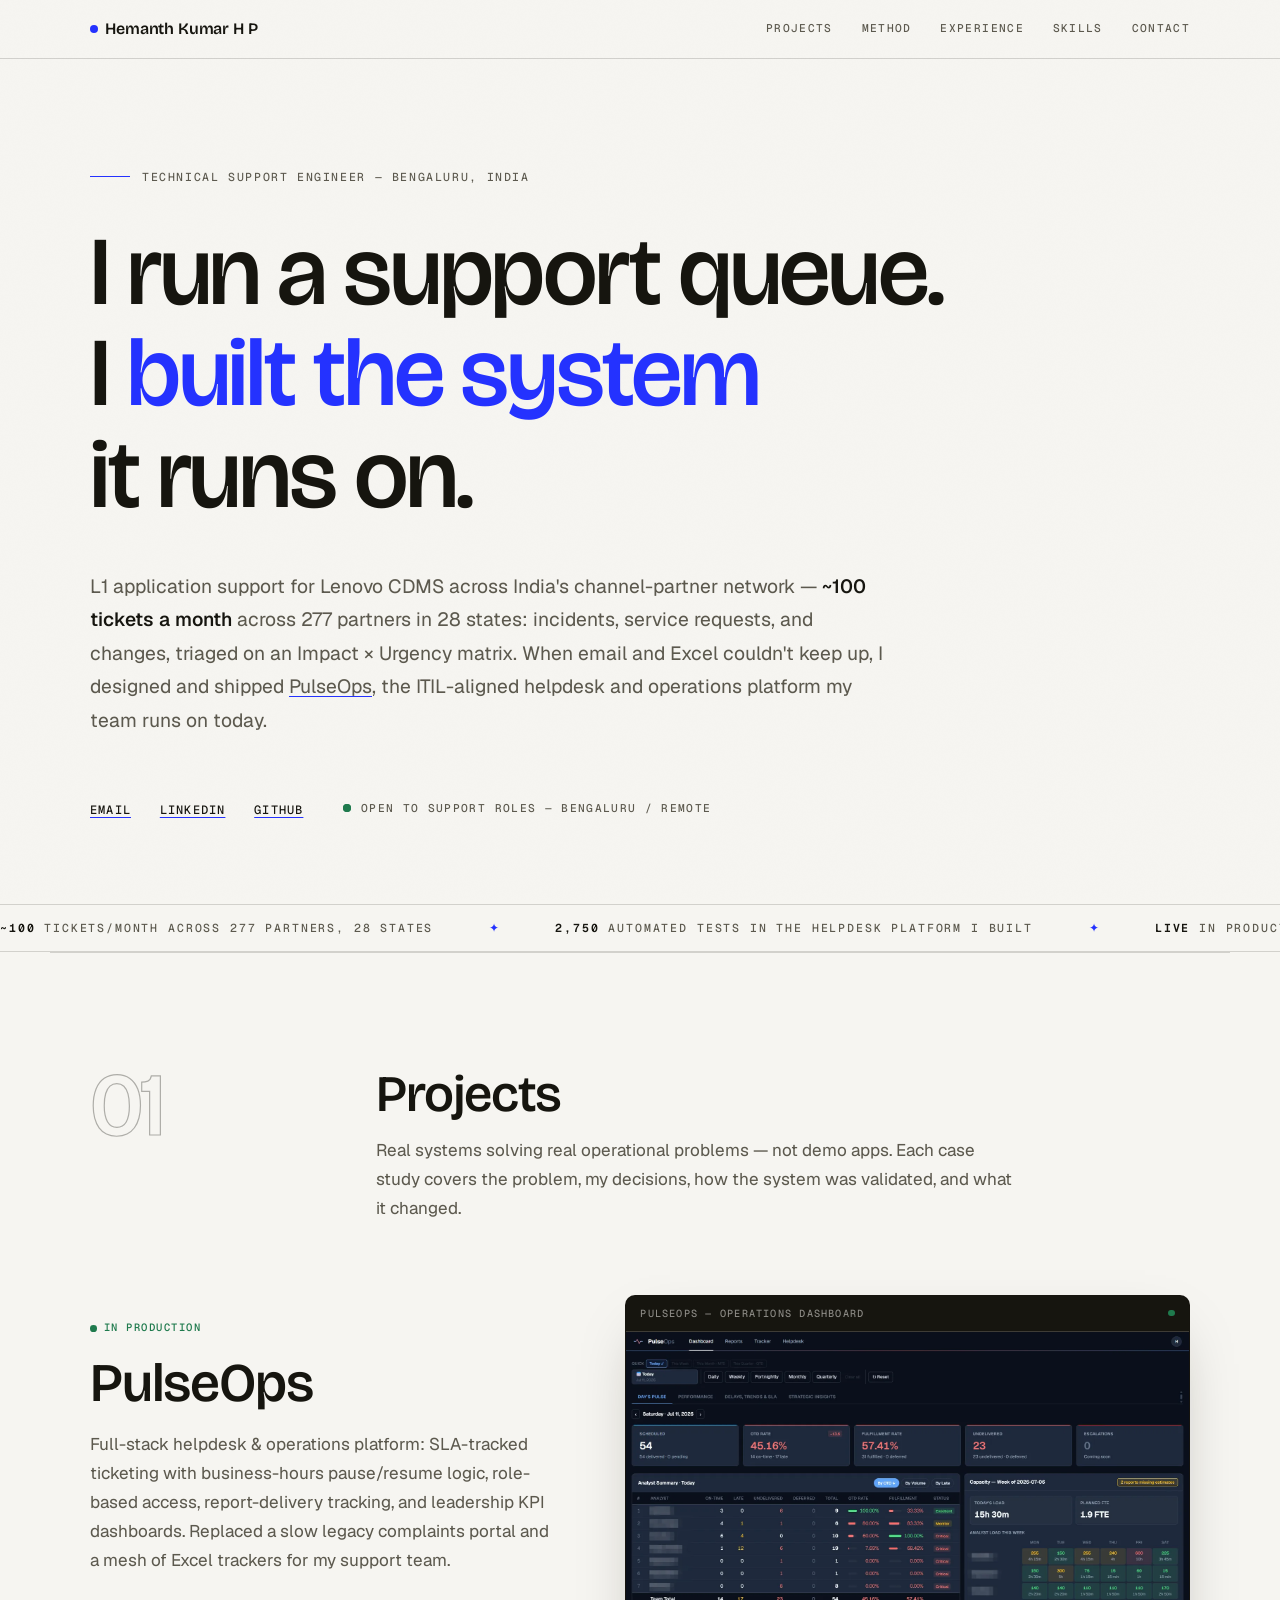
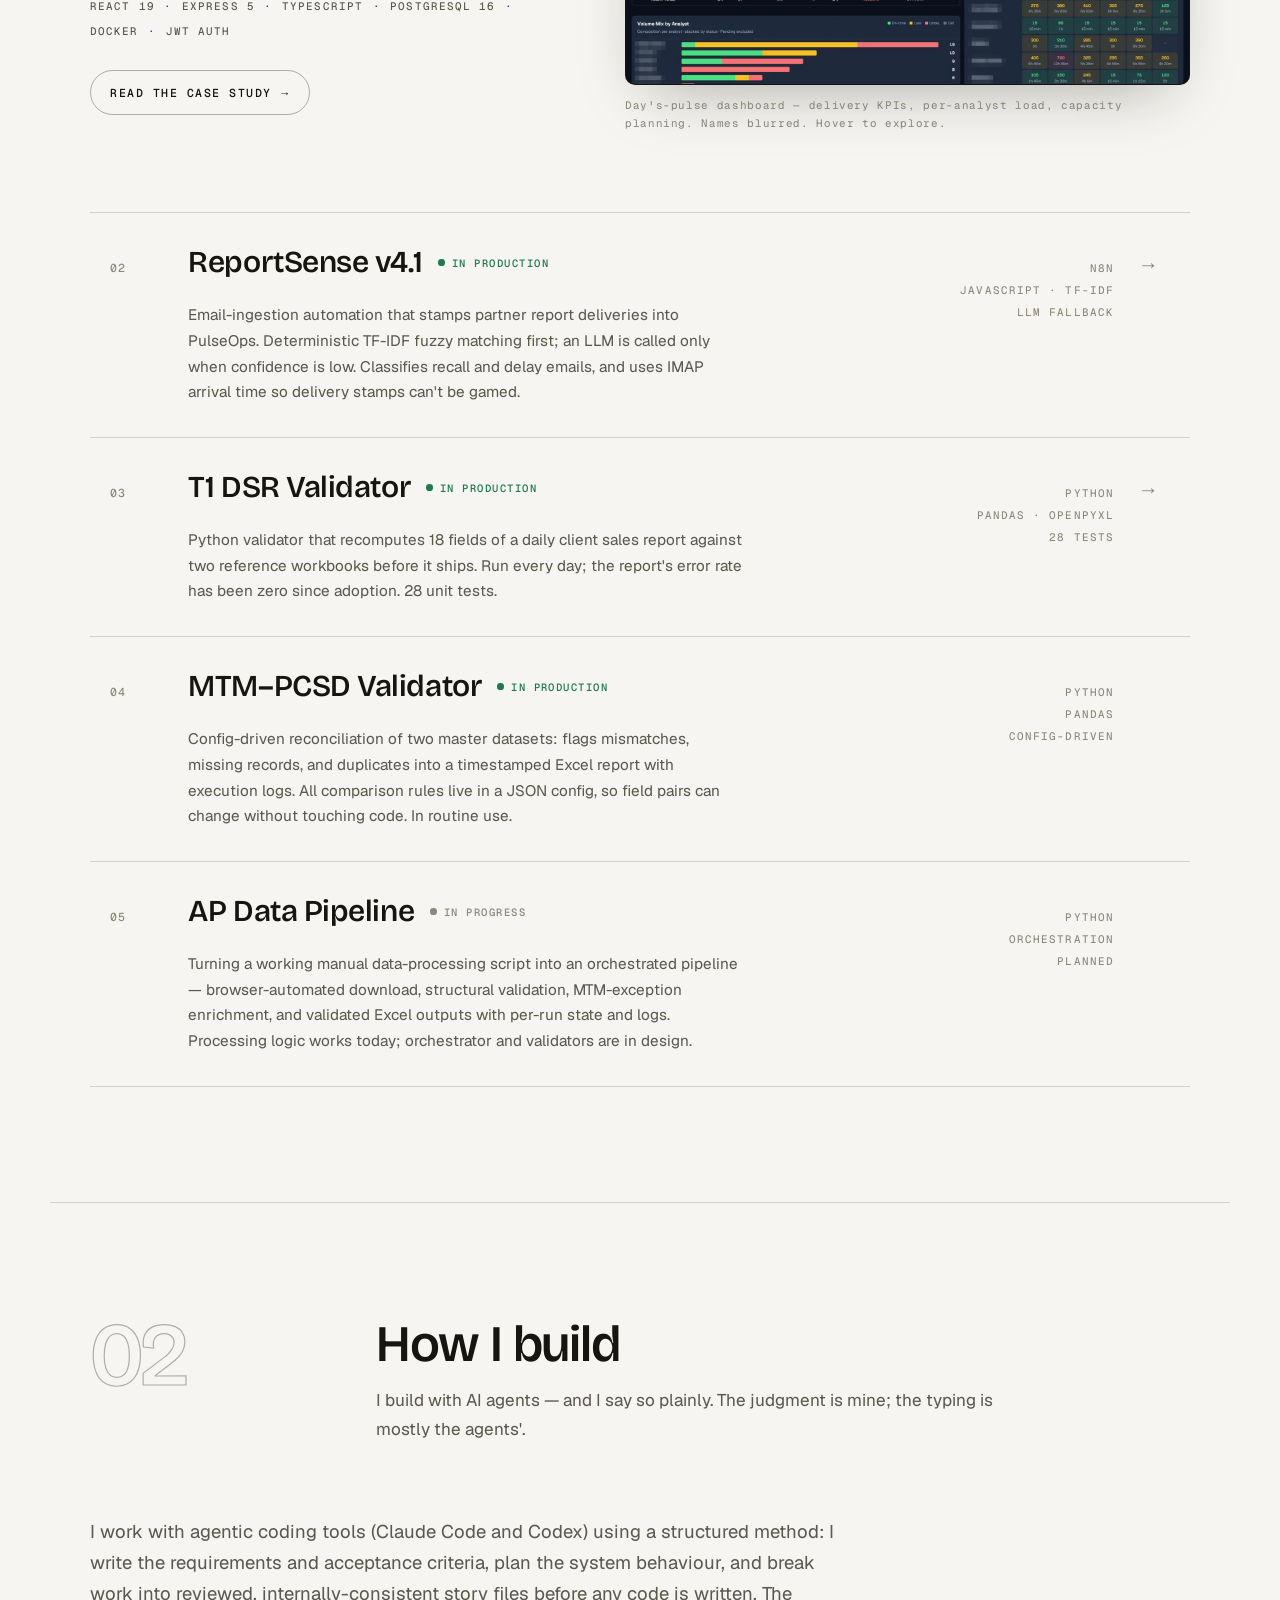
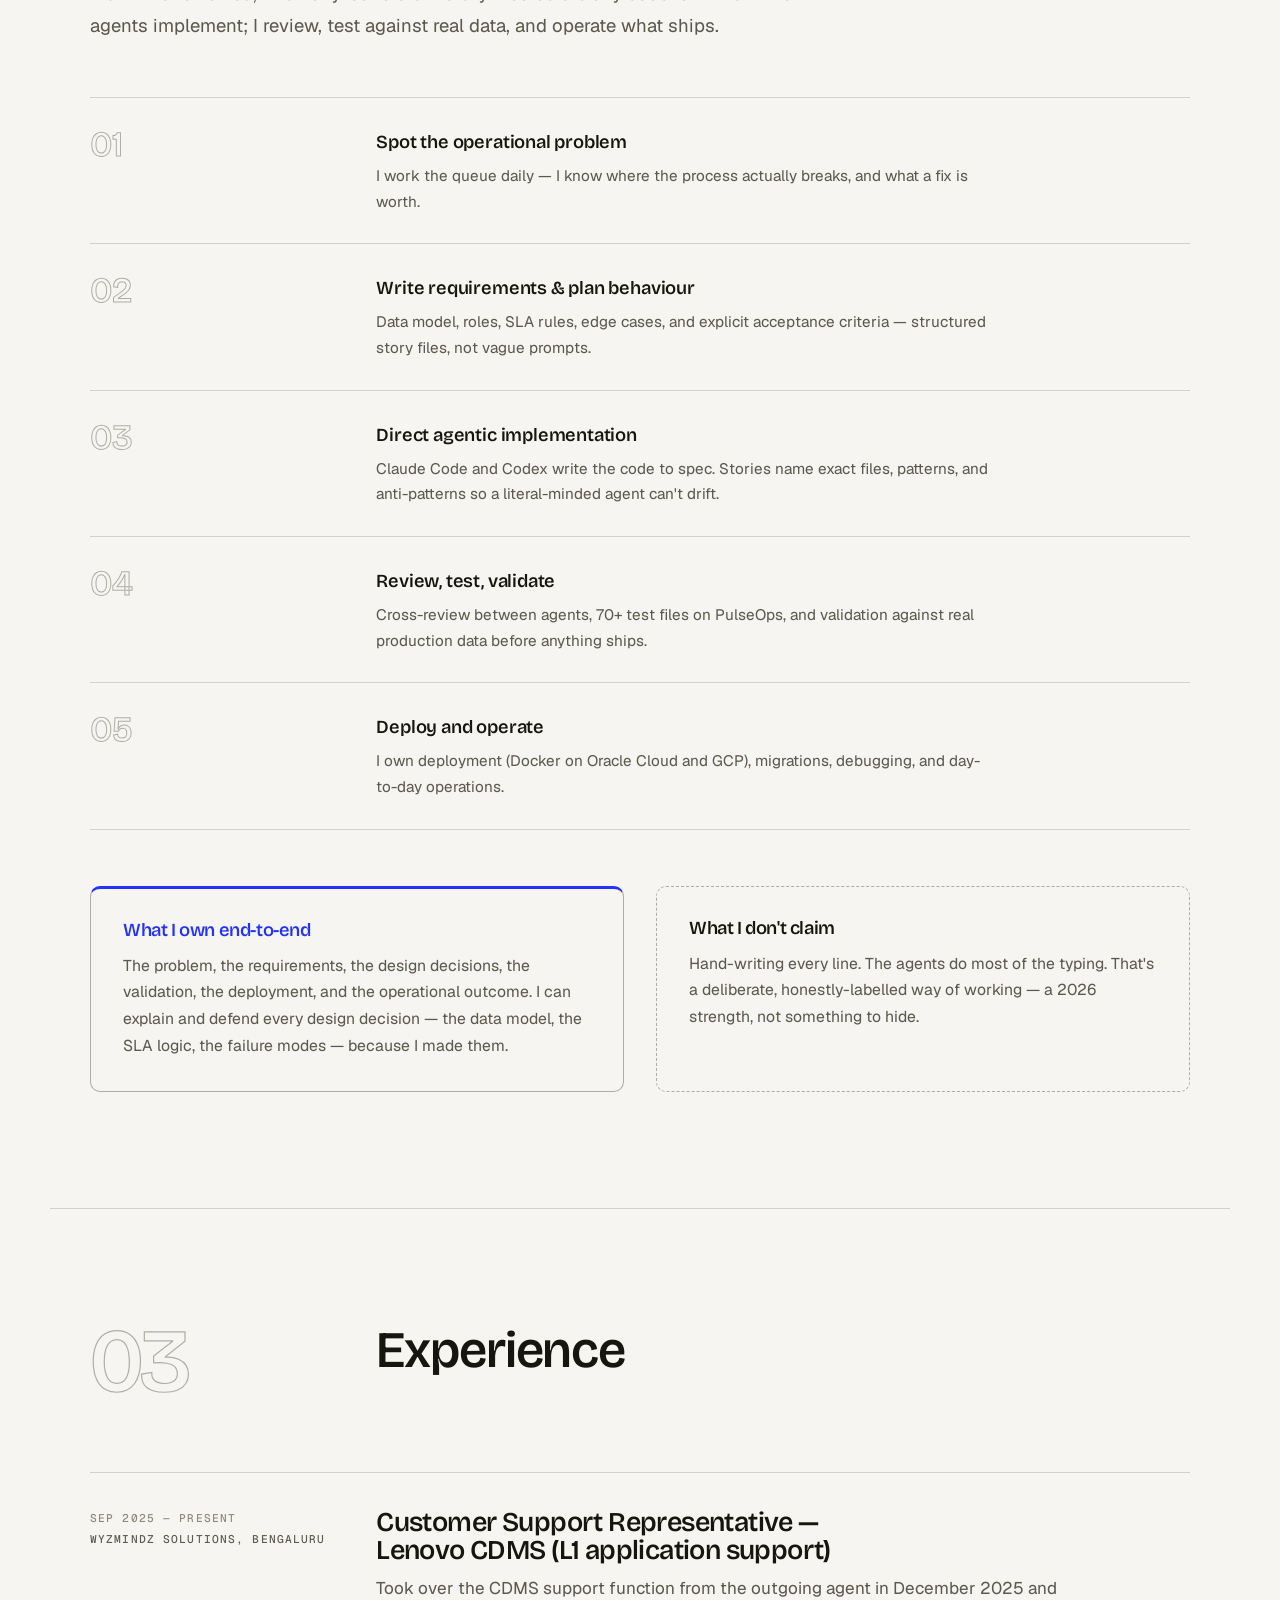
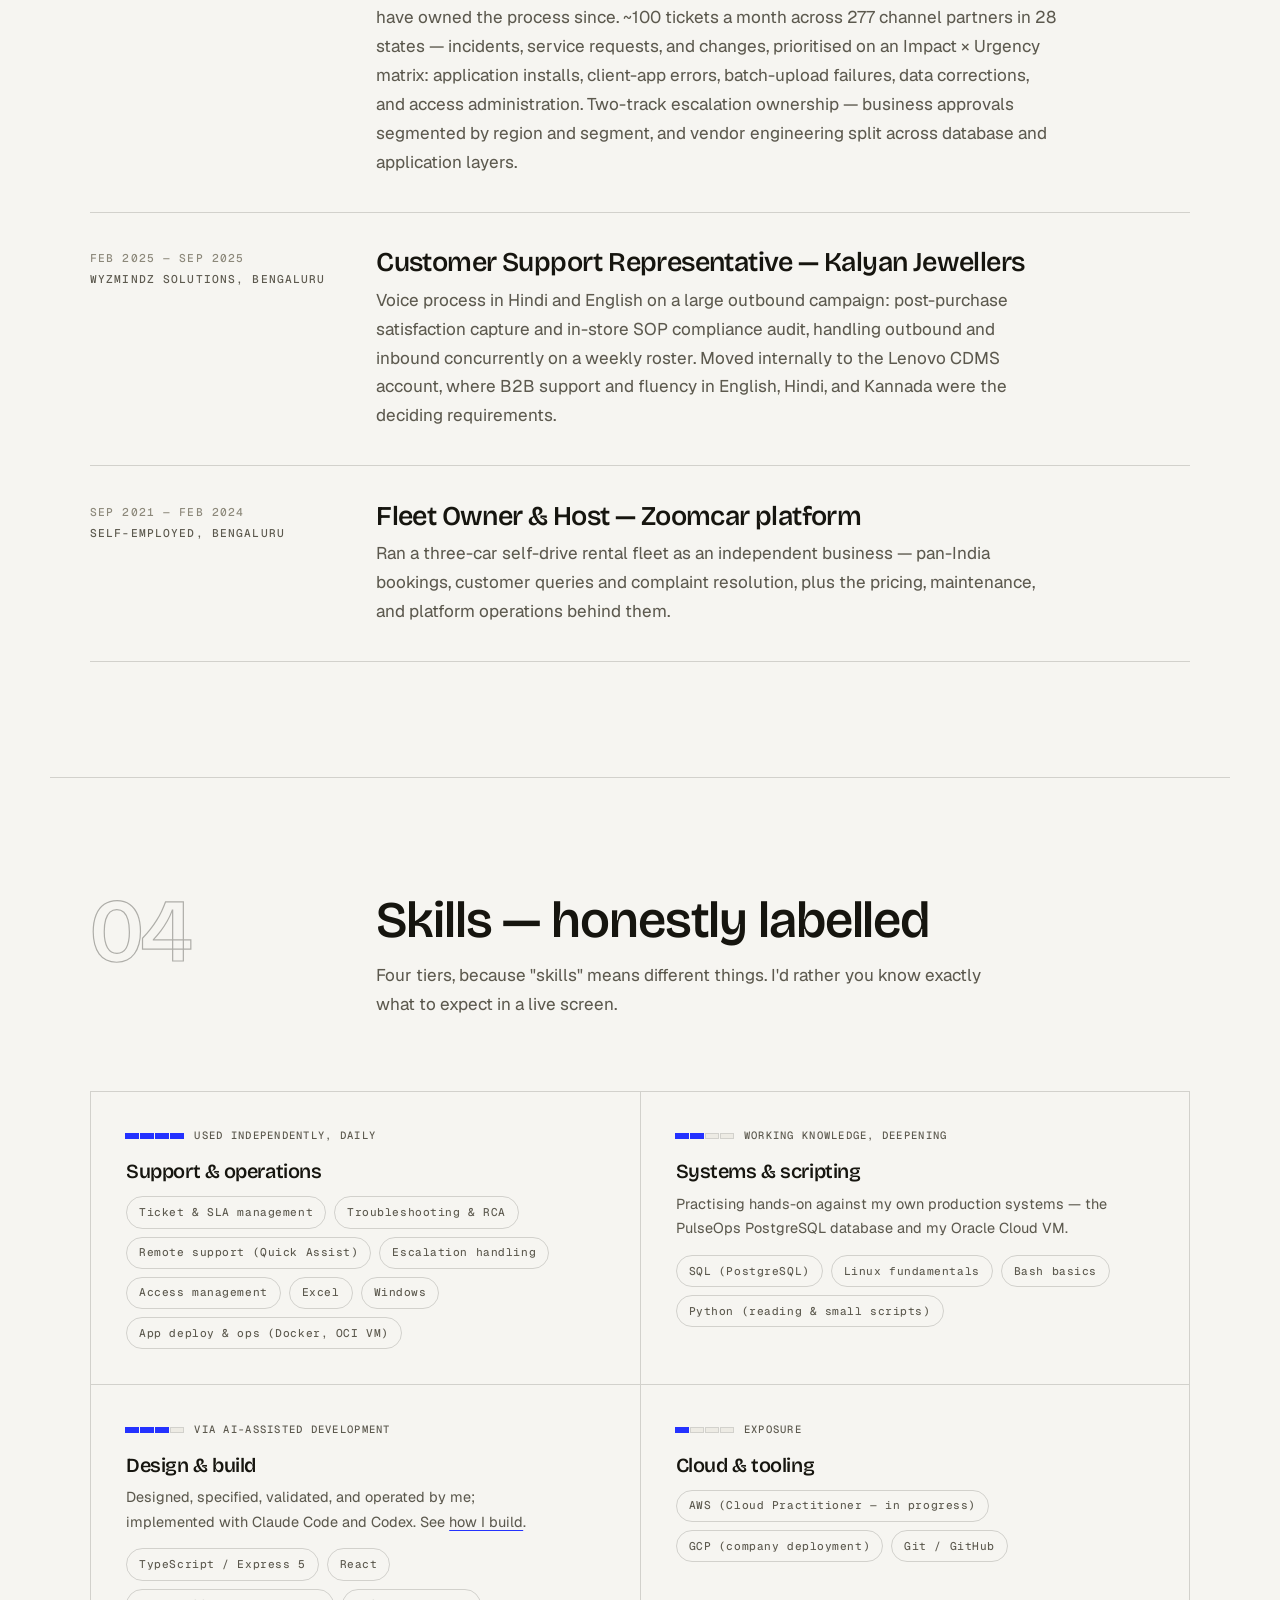
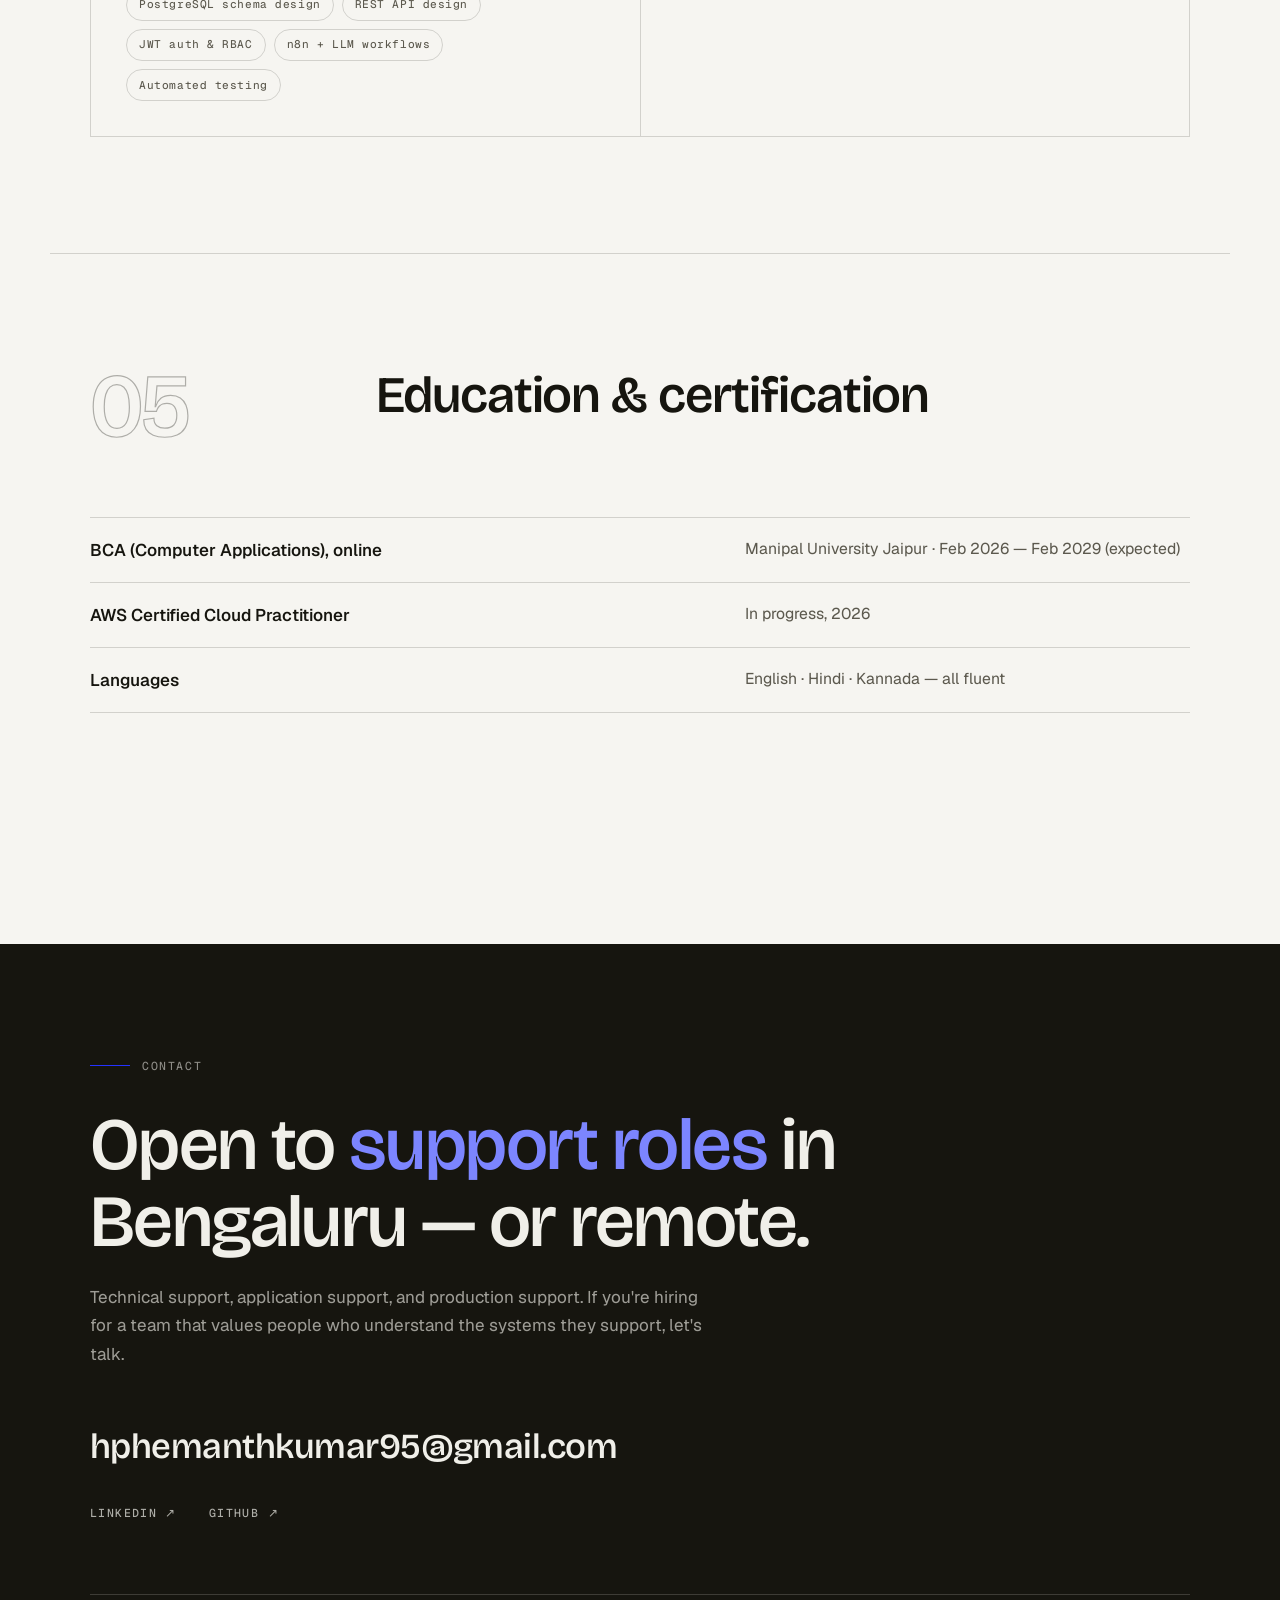
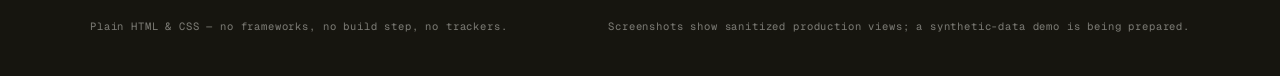
==== index.html @ ec864901 "Remove unverifiable claims; align site with verified ticket record" ====
<!doctype html>
<html lang="en">
<head>
<meta charset="utf-8">
<meta name="viewport" content="width=device-width, initial-scale=1">
<title>Hemanth Kumar H P — Technical Support Engineer, Bengaluru</title>
<meta name="description" content="Application support engineer in Bengaluru. L1 application support for Lenovo CDMS across India's channel-partner network — and builder of PulseOps, the ITIL-aligned helpdesk platform his team runs on.">
<link rel="canonical" href="https://hemanthkumarhp.github.io/">
<meta property="og:title" content="Hemanth Kumar H P — Technical Support Engineer">
<meta property="og:description" content="Support engineer who builds his own tooling: SLA-tracked helpdesk platform, email-ingestion automation, and data validators — all in daily production use.">
<meta property="og:type" content="website">
<meta property="og:url" content="https://hemanthkumarhp.github.io/">
<meta property="og:image" content="https://hemanthkumarhp.github.io/assets/img/pulseops-dashboard.webp">
<meta name="theme-color" content="#f6f5f1">
<link rel="icon" href="favicon.svg" type="image/svg+xml">
<link rel="preconnect" href="https://fonts.googleapis.com">
<link rel="preconnect" href="https://fonts.gstatic.com" crossorigin>
<link href="https://fonts.googleapis.com/css2?family=Bricolage+Grotesque:opsz,wght@12..96,300..700&display=swap" rel="stylesheet">
<link rel="stylesheet" href="styles.css">
<script>document.documentElement.classList.add("js");</script>
<script type="application/ld+json">
{
  "@context": "https://schema.org",
  "@type": "Person",
  "name": "Hemanth Kumar H P",
  "jobTitle": "Technical Support Engineer",
  "email": "mailto:hphemanthkumar95@gmail.com",
  "address": { "@type": "PostalAddress", "addressLocality": "Bengaluru", "addressCountry": "IN" },
  "url": "https://hemanthkumarhp.github.io/",
  "sameAs": [
    "https://www.linkedin.com/in/hemanthkumarhp",
    "https://github.com/hemanthkumarhp"
  ]
}
</script>
</head>
<body>
<a class="skip-link" href="#main">Skip to content</a>
<div class="progress" aria-hidden="true"></div>

<header class="site-header">
  <div class="wrap bar">
    <a class="wordmark" href="./"><span class="mark-dot" aria-hidden="true"></span>Hemanth Kumar H&nbsp;P</a>
    <nav class="site-nav" aria-label="Main">
      <a href="#projects">Projects</a>
      <a href="#how-i-build">Method</a>
      <a href="#experience">Experience</a>
      <a href="#skills">Skills</a>
      <a href="#contact">Contact</a>
    </nav>
  </div>
</header>

<main id="main">

  <!-- ============================ HERO ============================ -->
  <section class="hero wrap">
    <p class="kicker mono">Technical Support Engineer — Bengaluru, India</p>
    <h1>
      <span class="line"><span>I run a support queue.</span></span>
      <span class="line"><span>I <span class="accent">built the system</span></span></span>
      <span class="line"><span>it runs on.</span></span>
    </h1>
    <p class="lede reveal" style="--d:.45s">
      L1 application support for Lenovo CDMS across India's channel-partner
      network — <strong>~100 tickets a month</strong> across 277 partners in 28
      states: incidents, service requests, and changes, triaged on an
      Impact &times; Urgency matrix. When email and Excel couldn't keep up, I
      designed and shipped <a href="projects/pulseops.html">PulseOps</a>, the
      ITIL-aligned helpdesk and operations platform my team runs on today.
    </p>
    <div class="hero-foot reveal" style="--d:.6s">
      <ul class="contact-row">
        <li><a href="mailto:hphemanthkumar95@gmail.com">Email</a></li>
        <li><a href="https://www.linkedin.com/in/hemanthkumarhp" rel="me">LinkedIn</a></li>
        <li><a href="https://github.com/hemanthkumarhp" rel="me">GitHub</a></li>
      </ul>
      <p class="status-line"><span class="pulse" aria-hidden="true"></span>Open to support roles — Bengaluru / remote</p>
    </div>
  </section>

  <!-- ============================ MARQUEE ============================ -->
  <div class="marquee" aria-label="Key numbers">
    <div class="marquee-track">
      <div class="marquee-group">
        <span><strong>~100</strong> tickets/month across 277 partners, 28 states</span><span class="sep" aria-hidden="true">✦</span>
        <span><strong>2,750</strong> automated tests in the helpdesk platform I built</span><span class="sep" aria-hidden="true">✦</span>
        <span><strong>Live</strong> in production since 18 May 2026 — PulseOps</span><span class="sep" aria-hidden="true">✦</span>
        <span><strong>12</strong> months in application support, 19 in support</span><span class="sep" aria-hidden="true">✦</span>
      </div>
      <div class="marquee-group" aria-hidden="true">
        <span><strong>~100</strong> tickets/month across 277 partners, 28 states</span><span class="sep">✦</span>
        <span><strong>2,750</strong> automated tests in the helpdesk platform I built</span><span class="sep">✦</span>
        <span><strong>Live</strong> in production since 18 May 2026 — PulseOps</span><span class="sep">✦</span>
        <span><strong>12</strong> months in application support, 19 in support</span><span class="sep">✦</span>
      </div>
    </div>
  </div>

  <!-- ============================ PROJECTS ============================ -->
  <section id="projects" aria-labelledby="projects-h" class="section wrap">
    <div class="section-head reveal">
      <span class="sec-num" aria-hidden="true">01</span>
      <div>
        <h2 id="projects-h">Projects</h2>
        <p class="section-sub">
          Real systems solving real operational problems — not demo apps. Each
          case study covers the problem, my decisions, how the system was
          validated, and what it changed.
        </p>
      </div>
    </div>

    <!-- Flagship -->
    <article class="flagship">
      <div class="flagship-body reveal">
        <span class="badge">In production</span>
        <h3><a href="projects/pulseops.html">PulseOps</a></h3>
        <p>
          Full-stack helpdesk &amp; operations platform: SLA-tracked ticketing
          with business-hours pause/resume logic, role-based access,
          report-delivery tracking, and leadership KPI dashboards. Replaced a
          slow legacy complaints portal and a mesh of Excel trackers for my
          support team.
        </p>
        <ul class="tags">
          <li>React 19</li><li>Express 5</li><li>TypeScript</li><li>PostgreSQL 16</li><li>Docker</li><li>JWT auth</li>
        </ul>
        <a class="readmore" href="projects/pulseops.html">Read the case study <span class="arr" aria-hidden="true">→</span></a>
      </div>
      <figure class="shot reveal" style="--d:.15s">
        <div class="shot-window">
          <div class="shot-bar" aria-hidden="true">
            <span class="addr">pulseops — operations dashboard</span>
            <span class="live"></span>
          </div>
          <div class="shot-frame">
            <img src="assets/img/pulseops-dashboard.webp" alt="PulseOps operations dashboard showing daily delivery KPIs, per-analyst summary table, volume mix charts and weekly capacity planning" width="1600" height="1555" loading="eager">
          </div>
        </div>
        <figcaption class="shot-cap">Day's-pulse dashboard — delivery KPIs, per-analyst load, capacity planning. Names blurred. Hover to explore.</figcaption>
      </figure>
    </article>

    <!-- Project index -->
    <div class="proj-index reveal">
      <a class="proj-row" href="projects/reportsense.html">
        <span class="proj-idx" aria-hidden="true">02</span>
        <span class="proj-name">ReportSense v4.1 <span class="badge">In production</span></span>
        <span class="proj-desc">Email-ingestion automation that stamps partner report deliveries into PulseOps. Deterministic TF-IDF fuzzy matching first; an LLM is called only when confidence is low. Classifies recall and delay emails, and uses IMAP arrival time so delivery stamps can't be gamed.</span>
        <span class="proj-meta">n8n<br>JavaScript · TF-IDF<br>LLM fallback</span>
        <span class="proj-arrow" aria-hidden="true">→</span>
      </a>

      <a class="proj-row" href="projects/t1-dsr-validator.html">
        <span class="proj-idx" aria-hidden="true">03</span>
        <span class="proj-name">T1 DSR Validator <span class="badge">In production</span></span>
        <span class="proj-desc">Python validator that recomputes 18 fields of a daily client sales report against two reference workbooks before it ships. Run every day; the report's error rate has been zero since adoption. 28 unit tests.</span>
        <span class="proj-meta">Python<br>pandas · openpyxl<br>28 tests</span>
        <span class="proj-arrow" aria-hidden="true">→</span>
      </a>

      <div class="proj-row">
        <span class="proj-idx" aria-hidden="true">04</span>
        <span class="proj-name">MTM–PCSD Validator <span class="badge">In production</span></span>
        <span class="proj-desc">Config-driven reconciliation of two master datasets: flags mismatches, missing records, and duplicates into a timestamped Excel report with execution logs. All comparison rules live in a JSON config, so field pairs can change without touching code. In routine use.</span>
        <span class="proj-meta">Python<br>pandas<br>config-driven</span>
      </div>

      <div class="proj-row">
        <span class="proj-idx" aria-hidden="true">05</span>
        <span class="proj-name">AP Data Pipeline <span class="badge plain">In progress</span></span>
        <span class="proj-desc">Turning a working manual data-processing script into an orchestrated pipeline — browser-automated download, structural validation, MTM-exception enrichment, and validated Excel outputs with per-run state and logs. Processing logic works today; orchestrator and validators are in design.</span>
        <span class="proj-meta">Python<br>orchestration<br>planned</span>
      </div>
    </div>
  </section>

  <!-- ============================ HOW I BUILD ============================ -->
  <section id="how-i-build" aria-labelledby="how-h" class="section wrap">
    <div class="section-head reveal">
      <span class="sec-num" aria-hidden="true">02</span>
      <div>
        <h2 id="how-h">How I build</h2>
        <p class="section-sub">
          I build with AI agents — and I say so plainly. The judgment is mine;
          the typing is mostly the agents'.
        </p>
      </div>
    </div>

    <p class="how-lede reveal">
      I work with agentic coding tools (Claude Code and Codex) using a
      structured method: I write the requirements and acceptance criteria, plan
      the system behaviour, and break work into reviewed, internally-consistent
      story files before any code is written. The agents implement; I review,
      test against real data, and operate what ships.
    </p>

    <ol class="steps reveal">
      <li>
        <div>
          <strong>Spot the operational problem</strong>
          <span class="small">I work the queue daily — I know where the process actually breaks, and what a fix is worth.</span>
        </div>
      </li>
      <li>
        <div>
          <strong>Write requirements &amp; plan behaviour</strong>
          <span class="small">Data model, roles, SLA rules, edge cases, and explicit acceptance criteria — structured story files, not vague prompts.</span>
        </div>
      </li>
      <li>
        <div>
          <strong>Direct agentic implementation</strong>
          <span class="small">Claude Code and Codex write the code to spec. Stories name exact files, patterns, and anti-patterns so a literal-minded agent can't drift.</span>
        </div>
      </li>
      <li>
        <div>
          <strong>Review, test, validate</strong>
          <span class="small">Cross-review between agents, 70+ test files on PulseOps, and validation against real production data before anything ships.</span>
        </div>
      </li>
      <li>
        <div>
          <strong>Deploy and operate</strong>
          <span class="small">I own deployment (Docker on Oracle Cloud and GCP), migrations, debugging, and day-to-day operations.</span>
        </div>
      </li>
    </ol>

    <div class="owns reveal">
      <div class="box claim">
        <h3>What I own end-to-end</h3>
        <p>The problem, the requirements, the design decisions, the validation, the deployment, and the operational outcome. I can explain and defend every design decision — the data model, the SLA logic, the failure modes — because I made them.</p>
      </div>
      <div class="box noclaim">
        <h3>What I don't claim</h3>
        <p>Hand-writing every line. The agents do most of the typing. That's a deliberate, honestly-labelled way of working — a 2026 strength, not something to hide.</p>
      </div>
    </div>
  </section>

  <!-- ============================ EXPERIENCE ============================ -->
  <section id="experience" aria-labelledby="exp-h" class="section wrap">
    <div class="section-head reveal">
      <span class="sec-num" aria-hidden="true">03</span>
      <div><h2 id="exp-h">Experience</h2></div>
    </div>

    <div class="roles">
      <article class="role reveal">
        <p class="when">Sep 2025 — Present<span class="org">Wyzmindz Solutions, Bengaluru</span></p>
        <div>
          <h3>Customer Support Representative — Lenovo CDMS <span class="small">(L1 application support)</span></h3>
          <p>
            Took over the CDMS support function from the outgoing agent in
            December 2025 and have owned the process since. ~100 tickets a month
            across 277 channel partners in 28 states — incidents, service
            requests, and changes, prioritised on an Impact &times; Urgency
            matrix: application installs, client-app errors, batch-upload
            failures, data corrections, and access administration. Two-track
            escalation ownership — business approvals segmented by region and
            segment, and vendor engineering split across database and
            application layers.
          </p>
        </div>
      </article>

      <article class="role reveal">
        <p class="when">Feb 2025 — Sep 2025<span class="org">Wyzmindz Solutions, Bengaluru</span></p>
        <div>
          <h3>Customer Support Representative — Kalyan Jewellers</h3>
          <p>
            Voice process in Hindi and English on a large outbound campaign:
            post-purchase satisfaction capture and in-store SOP compliance
            audit, handling outbound and inbound concurrently on a weekly
            roster. Moved internally to the Lenovo CDMS account, where B2B
            support and fluency in English, Hindi, and Kannada were the
            deciding requirements.
          </p>
        </div>
      </article>

      <article class="role reveal">
        <p class="when">Sep 2021 — Feb 2024<span class="org">Self-employed, Bengaluru</span></p>
        <div>
          <h3>Fleet Owner &amp; Host — Zoomcar platform</h3>
          <p>
            Ran a three-car self-drive rental fleet as an independent business —
            pan-India bookings, customer queries and complaint resolution, plus
            the pricing, maintenance, and platform operations behind them.
          </p>
        </div>
      </article>
    </div>
  </section>

  <!-- ============================ SKILLS ============================ -->
  <section id="skills" aria-labelledby="skills-h" class="section wrap">
    <div class="section-head reveal">
      <span class="sec-num" aria-hidden="true">04</span>
      <div>
        <h2 id="skills-h">Skills — honestly labelled</h2>
        <p class="section-sub">
          Four tiers, because "skills" means different things. I'd rather you
          know exactly what to expect in a live screen.
        </p>
      </div>
    </div>

    <div class="tiers reveal">
      <div class="tier" data-lvl="4">
        <p class="tier-lvl"><span class="bars" aria-hidden="true"><i></i><i></i><i></i><i></i></span>Used independently, daily</p>
        <h3>Support &amp; operations</h3>
        <ul class="chips">
          <li>Ticket &amp; SLA management</li>
          <li>Troubleshooting &amp; RCA</li>
          <li>Remote support (Quick Assist)</li>
          <li>Escalation handling</li>
          <li>Access management</li>
          <li>Excel</li>
          <li>Windows</li>
          <li>App deploy &amp; ops (Docker, OCI VM)</li>
        </ul>
      </div>

      <div class="tier" data-lvl="2">
        <p class="tier-lvl"><span class="bars" aria-hidden="true"><i></i><i></i><i></i><i></i></span>Working knowledge, deepening</p>
        <h3>Systems &amp; scripting</h3>
        <p class="note">Practising hands-on against my own production systems — the PulseOps PostgreSQL database and my Oracle Cloud VM.</p>
        <ul class="chips">
          <li>SQL (PostgreSQL)</li>
          <li>Linux fundamentals</li>
          <li>Bash basics</li>
          <li>Python (reading &amp; small scripts)</li>
        </ul>
      </div>

      <div class="tier" data-lvl="3">
        <p class="tier-lvl"><span class="bars" aria-hidden="true"><i></i><i></i><i></i><i></i></span>Via AI-assisted development</p>
        <h3>Design &amp; build</h3>
        <p class="note">Designed, specified, validated, and operated by me; implemented with Claude Code and Codex. See <a href="#how-i-build">how I build</a>.</p>
        <ul class="chips">
          <li>TypeScript / Express 5</li>
          <li>React</li>
          <li>PostgreSQL schema design</li>
          <li>REST API design</li>
          <li>JWT auth &amp; RBAC</li>
          <li>n8n + LLM workflows</li>
          <li>Automated testing</li>
        </ul>
      </div>

      <div class="tier" data-lvl="1">
        <p class="tier-lvl"><span class="bars" aria-hidden="true"><i></i><i></i><i></i><i></i></span>Exposure</p>
        <h3>Cloud &amp; tooling</h3>
        <ul class="chips">
          <li>AWS (Cloud Practitioner — in progress)</li>
          <li>GCP (company deployment)</li>
          <li>Git / GitHub</li>
        </ul>
      </div>
    </div>
  </section>

  <!-- ============================ EDUCATION ============================ -->
  <section id="education" aria-labelledby="edu-h" class="section wrap">
    <div class="section-head reveal">
      <span class="sec-num" aria-hidden="true">05</span>
      <div><h2 id="edu-h">Education &amp; certification</h2></div>
    </div>
    <dl class="facts reveal">
      <div class="row"><dt>BCA (Computer Applications), online</dt><dd>Manipal University Jaipur · Feb 2026 — Feb 2029 (expected)</dd></div>
      <div class="row"><dt>AWS Certified Cloud Practitioner</dt><dd>In progress, 2026</dd></div>
      <div class="row"><dt>Languages</dt><dd>English · Hindi · Kannada — all fluent</dd></div>
    </dl>
  </section>

</main>

<!-- ============================ FOOTER ============================ -->
<footer class="site-footer" id="contact">
  <div class="wrap">
    <p class="footer-kicker mono">Contact</p>
    <h2 class="reveal">Open to <span class="accent">support roles</span> in Bengaluru — or remote.</h2>
    <p class="footer-sub reveal">Technical support, application support, and production support. If you're hiring for a team that values people who understand the systems they support, let's talk.</p>
    <a class="footer-mail reveal" href="mailto:hphemanthkumar95@gmail.com">hphemanthkumar95@gmail.com</a>
    <div class="footer-links reveal">
      <a href="https://www.linkedin.com/in/hemanthkumarhp" rel="me">LinkedIn ↗</a>
      <a href="https://github.com/hemanthkumarhp" rel="me">GitHub ↗</a>
    </div>
    <div class="footer-note">
      <span>Plain HTML &amp; CSS — no frameworks, no build step, no trackers.</span>
      <span>Screenshots show sanitized production views; a synthetic-data demo is being prepared.</span>
    </div>
  </div>
</footer>

<script src="main.js" defer></script>
</body>
</html>
---- styles.css ----
/* ============================================================
   site-v3 — "Paper & Ultramarine"
   Swiss-minimalist system: warm paper, ink type, one electric
   accent. Hairline rules as structure. Motion as punctuation.
   ============================================================ */

/* ---------- Fonts (local, variable) ---------- */
@font-face {
  font-family: "Geist";
  src: url("assets/fonts/geist-latin-wght-normal.woff2") format("woff2-variations");
  font-weight: 100 900;
  font-style: normal;
  font-display: swap;
}
@font-face {
  font-family: "Geist Mono";
  src: url("assets/fonts/geist-mono-latin-wght-normal.woff2") format("woff2-variations");
  font-weight: 100 900;
  font-style: normal;
  font-display: swap;
}

/* ---------- Tokens ---------- */
:root {
  --paper: #f6f5f1;
  --paper-2: #edebe4;
  --ink: #16150f;
  --ink-2: #5c594e;
  --ink-3: #8c887a;
  --hair: rgba(22, 21, 15, 0.16);
  --hair-strong: rgba(22, 21, 15, 0.32);
  --accent: #2432ff;
  --accent-deep: #1a25cc;
  --paper-on-ink: #f0efe9;
  --hair-on-ink: rgba(240, 239, 233, 0.18);
  --ok: #1f7a4d;

  --font-display: "Bricolage Grotesque", "Geist", "Helvetica Neue", sans-serif;
  --font-body: "Geist", "Helvetica Neue", Arial, sans-serif;
  --font-mono: "Geist Mono", "SFMono-Regular", Menlo, Consolas, monospace;

  --wrap: 1180px;
  --gut: clamp(1.25rem, 4vw, 2.5rem);
  --ease: cubic-bezier(0.16, 1, 0.3, 1);
  --sec-pad: clamp(4.5rem, 9vw, 8rem);
}

/* ---------- Reset & base ---------- */
*, *::before, *::after { box-sizing: border-box; }
html {
  scroll-behavior: smooth;
  -webkit-text-size-adjust: 100%;
}
body {
  margin: 0;
  background: var(--paper);
  color: var(--ink);
  font-family: var(--font-body);
  font-weight: 420;
  font-size: 1.0625rem;
  line-height: 1.7;
  font-synthesis: none;
  -webkit-font-smoothing: antialiased;
  text-rendering: optimizeLegibility;
}
/* film-grain — barely there, keeps flat paper from feeling sterile */
body::after {
  content: "";
  position: fixed;
  inset: 0;
  z-index: 2147483647;
  pointer-events: none;
  opacity: 0.30;
  mix-blend-mode: multiply;
  background-image: url("data:image/svg+xml,%3Csvg xmlns='http://www.w3.org/2000/svg' width='140' height='140'%3E%3Cfilter id='n'%3E%3CfeTurbulence type='fractalNoise' baseFrequency='0.85' numOctaves='2' stitchTiles='stitch'/%3E%3CfeColorMatrix type='saturate' values='0'/%3E%3CfeComponentTransfer%3E%3CfeFuncA type='linear' slope='0.05'/%3E%3C/feComponentTransfer%3E%3C/filter%3E%3Crect width='100%25' height='100%25' filter='url(%23n)'/%3E%3C/svg%3E");
}
img { max-width: 100%; height: auto; display: block; }
a { color: inherit; }
::selection { background: var(--accent); color: var(--paper); }

.accent { color: var(--accent); }

h1, h2, h3 {
  font-family: var(--font-display);
  font-weight: 560;
  line-height: 1.04;
  letter-spacing: -0.022em;
  margin: 0;
  text-wrap: balance;
}
p { margin: 0; }

.mono {
  font-family: var(--font-mono);
  font-weight: 460;
  font-size: 0.72rem;
  letter-spacing: 0.14em;
  text-transform: uppercase;
}

.wrap {
  max-width: var(--wrap);
  margin-inline: auto;
  padding-inline: var(--gut);
}

.skip-link {
  position: absolute;
  left: -9999px;
  top: 0;
  background: var(--ink);
  color: var(--paper);
  padding: 0.6rem 1rem;
  z-index: 100;
}
.skip-link:focus { left: 0; }

/* ---------- Text links ---------- */
.tlink {
  color: inherit;
  text-decoration: none;
  background-image: linear-gradient(var(--accent), var(--accent));
  background-repeat: no-repeat;
  background-size: 100% 1px;
  background-position: 0 100%;
  transition: color 0.25s var(--ease);
}
.tlink:hover, .tlink:focus-visible { color: var(--accent); }

p a:not([class]), dd a:not([class]), li a:not([class]) {
  color: inherit;
  text-decoration: underline;
  text-decoration-color: var(--accent);
  text-decoration-thickness: 1px;
  text-underline-offset: 3px;
  transition: color 0.2s var(--ease);
}
p a:not([class]):hover, dd a:not([class]):hover, li a:not([class]):hover { color: var(--accent); }

/* ---------- Progress hairline ---------- */
.progress {
  position: fixed;
  top: 0; left: 0;
  width: 100%; height: 2px;
  background: var(--accent);
  transform: scaleX(0);
  transform-origin: 0 0;
  z-index: 60;
}

/* ---------- Header ---------- */
.site-header {
  position: sticky;
  top: 0;
  z-index: 50;
  background: color-mix(in srgb, var(--paper) 84%, transparent);
  backdrop-filter: blur(12px);
  -webkit-backdrop-filter: blur(12px);
  border-bottom: 1px solid var(--hair);
}
.bar {
  display: flex;
  align-items: center;
  justify-content: space-between;
  gap: 1rem;
  min-height: 3.6rem;
}
.wordmark {
  font-family: var(--font-display);
  font-weight: 600;
  font-size: 1rem;
  letter-spacing: -0.01em;
  text-decoration: none;
  display: inline-flex;
  align-items: baseline;
  gap: 0.45rem;
}
.wordmark .mark-dot {
  width: 0.5em; height: 0.5em;
  border-radius: 50%;
  background: var(--accent);
  align-self: center;
}
.site-nav { display: flex; gap: clamp(0.9rem, 2.5vw, 1.8rem); }
.site-nav a {
  font-family: var(--font-mono);
  font-size: 0.7rem;
  font-weight: 480;
  letter-spacing: 0.12em;
  text-transform: uppercase;
  text-decoration: none;
  color: var(--ink-2);
  transition: color 0.2s var(--ease);
}
.site-nav a:hover, .site-nav a:focus-visible { color: var(--accent); }

/* ---------- Hero ---------- */
.hero {
  padding-block: clamp(5rem, 12vh, 9rem) clamp(4rem, 9vh, 7rem);
}
.hero .kicker {
  color: var(--ink-2);
  margin-bottom: clamp(1.5rem, 3vw, 2.25rem);
  display: flex;
  align-items: center;
  gap: 0.75rem;
}
.hero .kicker::before {
  content: "";
  width: 2.5rem; height: 1px;
  background: var(--accent);
}
.hero h1 {
  font-size: clamp(2.7rem, 7.6vw, 6.4rem);
  font-weight: 540;
  max-width: 15ch;
}
.hero h1 .accent { color: var(--accent); }
/* line-mask rise on load */
.line { display: block; overflow: hidden; }
.line > span {
  display: inline-block;
  padding-bottom: 0.08em;
  margin-bottom: -0.08em;
}
html.js .line > span {
  transform: translateY(115%);
  animation: rise 1s var(--ease) forwards;
}
html.js .line:nth-child(1) > span { animation-delay: 0.08s; }
html.js .line:nth-child(2) > span { animation-delay: 0.18s; }
html.js .line:nth-child(3) > span { animation-delay: 0.28s; }
@keyframes rise { to { transform: translateY(0); } }

.hero .lede {
  margin-top: clamp(1.75rem, 4vw, 2.75rem);
  max-width: 62ch;
  font-size: clamp(1.05rem, 1.6vw, 1.2rem);
  line-height: 1.75;
  color: var(--ink-2);
}
.hero .lede strong { color: var(--ink); font-weight: 560; }

.hero-foot {
  margin-top: clamp(2.25rem, 5vw, 3.5rem);
  display: flex;
  flex-wrap: wrap;
  align-items: center;
  gap: 1.5rem 2.5rem;
}
.contact-row {
  list-style: none;
  margin: 0; padding: 0;
  display: flex;
  flex-wrap: wrap;
  gap: 0.8rem 1.8rem;
}
.contact-row a {
  font-family: var(--font-mono);
  font-size: 0.75rem;
  font-weight: 480;
  letter-spacing: 0.1em;
  text-transform: uppercase;
  text-decoration: none;
  color: var(--ink);
  background-image: linear-gradient(var(--accent), var(--accent));
  background-repeat: no-repeat;
  background-size: 0% 1px;
  background-position: 0 100%;
  transition: background-size 0.35s var(--ease), color 0.2s var(--ease);
}
.contact-row a:hover, .contact-row a:focus-visible {
  background-size: 100% 1px;
  color: var(--accent);
}
.status-line {
  display: inline-flex;
  align-items: center;
  gap: 0.6rem;
  font-family: var(--font-mono);
  font-size: 0.7rem;
  font-weight: 480;
  letter-spacing: 0.12em;
  text-transform: uppercase;
  color: var(--ink-2);
}
.status-line .pulse {
  width: 0.5rem; height: 0.5rem;
  border-radius: 50%;
  background: var(--ok);
  position: relative;
}
html.js .status-line .pulse::after {
  content: "";
  position: absolute;
  inset: 0;
  border-radius: 50%;
  background: var(--ok);
  animation: ping 2.2s var(--ease) infinite;
}
@keyframes ping {
  0% { transform: scale(1); opacity: 0.6; }
  70%, 100% { transform: scale(2.6); opacity: 0; }
}

/* ---------- Marquee ---------- */
.marquee {
  border-block: 1px solid var(--hair);
  overflow: hidden;
  padding-block: 0.85rem;
}
.marquee-track {
  display: flex;
  width: max-content;
  gap: 3.5rem;
}
html.js .marquee-track { animation: marquee 30s linear infinite; }
.marquee-group {
  display: flex;
  gap: 3.5rem;
  align-items: center;
  white-space: nowrap;
}
.marquee-group span {
  font-family: var(--font-mono);
  font-size: 0.72rem;
  font-weight: 480;
  letter-spacing: 0.16em;
  text-transform: uppercase;
  color: var(--ink-2);
}
.marquee-group span strong { color: var(--ink); font-weight: 620; }
.marquee-group .sep { color: var(--accent); letter-spacing: 0; }
@keyframes marquee { to { transform: translateX(calc(-50% - 1.75rem)); } }

/* ---------- Sections ---------- */
.section {
  border-top: 1px solid var(--hair);
  padding-block: var(--sec-pad);
}
.section-head {
  display: grid;
  grid-template-columns: minmax(7rem, 1fr) minmax(0, 3.2fr);
  gap: 1rem 2rem;
  align-items: start;
  margin-bottom: clamp(2.5rem, 6vw, 4.5rem);
}
.sec-num {
  font-family: var(--font-display);
  font-weight: 560;
  font-size: clamp(3.4rem, 7vw, 6rem);
  line-height: 0.85;
  letter-spacing: -0.03em;
  color: transparent;
  -webkit-text-stroke: 1.2px var(--hair-strong);
}
@supports not (-webkit-text-stroke: 1px black) {
  .sec-num { color: var(--hair-strong); }
}
.section-head h2 {
  font-size: clamp(1.9rem, 4.2vw, 3.2rem);
  font-weight: 560;
}
.section-sub {
  margin-top: 0.9rem;
  max-width: 58ch;
  color: var(--ink-2);
}

/* ---------- Flagship project ---------- */
.flagship {
  display: grid;
  grid-template-columns: minmax(0, 5fr) minmax(0, 6fr);
  gap: clamp(2rem, 5vw, 4.5rem);
  align-items: center;
  margin-bottom: clamp(3rem, 7vw, 5rem);
}
.badge {
  display: inline-flex;
  align-items: center;
  gap: 0.45rem;
  font-family: var(--font-mono);
  font-size: 0.66rem;
  font-weight: 520;
  letter-spacing: 0.14em;
  text-transform: uppercase;
  color: var(--ok);
}
.badge::before {
  content: "";
  width: 0.42rem; height: 0.42rem;
  border-radius: 50%;
  background: var(--ok);
}
.badge.plain { color: var(--ink-3); }
.badge.plain::before { background: var(--ink-3); }
.flagship h3 {
  font-size: clamp(2.1rem, 4.5vw, 3.4rem);
  margin-top: 0.9rem;
}
.flagship h3 a {
  text-decoration: none;
  transition: color 0.25s var(--ease);
}
.flagship h3 a:hover, .flagship h3 a:focus-visible { color: var(--accent); }
.flagship-body > p {
  margin-top: 1.15rem;
  max-width: 52ch;
  color: var(--ink-2);
}
.tags {
  list-style: none;
  margin: 1.4rem 0 0;
  padding: 0;
  display: flex;
  flex-wrap: wrap;
  gap: 0.45rem 0;
}
.tags li {
  font-family: var(--font-mono);
  font-size: 0.68rem;
  font-weight: 480;
  letter-spacing: 0.1em;
  text-transform: uppercase;
  color: var(--ink-2);
}
.tags li:not(:last-child)::after {
  content: "·";
  margin-inline: 0.6rem;
  color: var(--accent);
}
.readmore {
  display: inline-flex;
  align-items: center;
  gap: 0.6rem;
  margin-top: 1.8rem;
  font-family: var(--font-mono);
  font-size: 0.72rem;
  font-weight: 520;
  letter-spacing: 0.13em;
  text-transform: uppercase;
  text-decoration: none;
  color: var(--ink);
  border: 1px solid var(--hair-strong);
  padding: 0.75rem 1.2rem;
  border-radius: 99px;
  transition: background 0.3s var(--ease), color 0.3s var(--ease), border-color 0.3s var(--ease);
}
.readmore .arr { transition: transform 0.3s var(--ease); }
.readmore:hover, .readmore:focus-visible {
  background: var(--ink);
  border-color: var(--ink);
  color: var(--paper);
}
.readmore:hover .arr, .readmore:focus-visible .arr { transform: translateX(4px); }

/* ---------- Screenshot frames ---------- */
.shot { margin: 0; }
.shot-window {
  border: 1px solid var(--hair-strong);
  border-radius: 10px;
  overflow: hidden;
  background: var(--ink);
  box-shadow: 0 24px 60px -24px rgba(22, 21, 15, 0.35);
}
.shot-bar {
  display: flex;
  align-items: center;
  justify-content: space-between;
  gap: 1rem;
  padding: 0.55rem 0.9rem;
  border-bottom: 1px solid var(--hair-on-ink);
}
.shot-bar .addr {
  font-family: var(--font-mono);
  font-size: 0.64rem;
  font-weight: 460;
  letter-spacing: 0.12em;
  text-transform: uppercase;
  color: rgba(240, 239, 233, 0.55);
}
.shot-bar .live {
  width: 0.4rem; height: 0.4rem;
  border-radius: 50%;
  background: var(--ok);
}
.shot-frame { overflow: hidden; }
.shot-frame img {
  width: 100%;
  aspect-ratio: 16 / 10;
  object-fit: cover;
  object-position: top;
  transition: object-position 5s linear;
}
.shot-frame:hover img { object-position: bottom; }
.shot-frame.natural img { aspect-ratio: auto; }
.shot-cap {
  margin-top: 0.8rem;
  font-family: var(--font-mono);
  font-size: 0.68rem;
  font-weight: 440;
  letter-spacing: 0.06em;
  color: var(--ink-3);
  line-height: 1.6;
}

/* ---------- Project index rows ---------- */
.proj-index { border-top: 1px solid var(--hair); }
.proj-row {
  display: grid;
  grid-template-columns: 3.4rem minmax(0, 1.6fr) minmax(0, 1fr) 2rem;
  gap: 1rem 1.5rem;
  align-items: baseline;
  padding: clamp(1.4rem, 3vw, 2rem) clamp(0.75rem, 2vw, 1.25rem);
  border-bottom: 1px solid var(--hair);
  text-decoration: none;
  color: inherit;
  position: relative;
  isolation: isolate;
}
.proj-row::before {
  content: "";
  position: absolute;
  inset: 0;
  background: var(--ink);
  transform: scaleY(0);
  transform-origin: 50% 100%;
  transition: transform 0.38s var(--ease);
  z-index: -1;
}
.proj-row:hover::before, .proj-row:focus-visible::before { transform: scaleY(1); }
.proj-row > * { transition: color 0.3s var(--ease); }
.proj-idx {
  font-family: var(--font-mono);
  font-size: 0.72rem;
  font-weight: 480;
  letter-spacing: 0.1em;
  color: var(--ink-3);
}
.proj-name {
  font-family: var(--font-display);
  font-size: clamp(1.3rem, 2.6vw, 1.9rem);
  font-weight: 560;
  letter-spacing: -0.015em;
  line-height: 1.15;
  display: flex;
  flex-wrap: wrap;
  align-items: center;
  gap: 0.4rem 1rem;
}
.proj-desc {
  grid-column: 2;
  margin-top: 0.35rem;
  max-width: 56ch;
  font-size: 0.95rem;
  color: var(--ink-2);
}
.proj-meta {
  grid-column: 3;
  grid-row: 1 / span 2;
  align-self: baseline;
  font-family: var(--font-mono);
  font-size: 0.68rem;
  font-weight: 460;
  letter-spacing: 0.1em;
  text-transform: uppercase;
  color: var(--ink-3);
  line-height: 2;
  text-align: right;
}
.proj-arrow {
  grid-column: 4;
  grid-row: 1;
  font-size: 1.3rem;
  line-height: 1;
  color: var(--ink-3);
  transition: transform 0.3s var(--ease), color 0.3s var(--ease);
}
.proj-row:hover .proj-arrow, .proj-row:focus-visible .proj-arrow {
  transform: translateX(5px);
  color: var(--accent);
}
a.proj-row:hover, a.proj-row:focus-visible,
a.proj-row:hover .proj-desc, a.proj-row:hover .proj-idx, a.proj-row:hover .proj-meta,
a.proj-row:focus-visible .proj-desc, a.proj-row:focus-visible .proj-idx, a.proj-row:focus-visible .proj-meta {
  color: var(--paper-on-ink);
}
a.proj-row:hover .badge, a.proj-row:focus-visible .badge { color: #4cc98a; }
div.proj-row:hover::before { transform: scaleY(0); } /* static rows don't invert */

/* ---------- Method / how I build ---------- */
.how-lede {
  max-width: 62ch;
  font-size: clamp(1.05rem, 1.5vw, 1.15rem);
  color: var(--ink-2);
  margin-bottom: clamp(2.5rem, 5vw, 3.5rem);
}
.steps {
  list-style: none;
  margin: 0;
  padding: 0;
  counter-reset: step;
  border-top: 1px solid var(--hair);
}
.steps li {
  counter-increment: step;
  display: grid;
  grid-template-columns: minmax(4.5rem, 1fr) minmax(0, 3.2fr);
  gap: 0.5rem 2rem;
  padding-block: clamp(1.3rem, 2.5vw, 1.8rem);
  border-bottom: 1px solid var(--hair);
}
.steps li::before {
  content: "0" counter(step);
  font-family: var(--font-display);
  font-weight: 560;
  font-size: clamp(1.6rem, 3vw, 2.2rem);
  line-height: 1;
  letter-spacing: -0.02em;
  color: transparent;
  -webkit-text-stroke: 1px var(--hair-strong);
}
@supports not (-webkit-text-stroke: 1px black) {
  .steps li::before { color: var(--hair-strong); }
}
.steps strong {
  display: block;
  font-family: var(--font-display);
  font-weight: 560;
  font-size: 1.15rem;
  letter-spacing: -0.01em;
}
.steps .small {
  display: block;
  margin-top: 0.3rem;
  font-size: 0.95rem;
  color: var(--ink-2);
  max-width: 62ch;
}

.owns {
  display: grid;
  grid-template-columns: 1fr 1fr;
  gap: clamp(1.25rem, 3vw, 2rem);
  margin-top: clamp(2.5rem, 5vw, 3.5rem);
}
.owns .box {
  border: 1px solid var(--hair-strong);
  border-radius: 10px;
  padding: clamp(1.4rem, 3vw, 2rem);
}
.owns .box h3 {
  font-size: 1.15rem;
  margin-bottom: 0.8rem;
}
.owns .box p { color: var(--ink-2); font-size: 0.98rem; }
.owns .claim { border-top: 3px solid var(--accent); }
.owns .claim h3 { color: var(--accent); }
.owns .noclaim { border-style: dashed; }

/* ---------- Experience ---------- */
.roles { position: relative; }
.role {
  display: grid;
  grid-template-columns: minmax(9rem, 1fr) minmax(0, 3.2fr);
  gap: 0.5rem 2rem;
  padding-block: clamp(1.6rem, 3vw, 2.2rem);
  border-bottom: 1px solid var(--hair);
}
.role:first-child { border-top: 1px solid var(--hair); }
.role .when {
  font-family: var(--font-mono);
  font-size: 0.7rem;
  font-weight: 480;
  letter-spacing: 0.1em;
  text-transform: uppercase;
  color: var(--ink-3);
  line-height: 1.9;
}
.role .when .org { display: block; color: var(--ink-2); }
.role h3 {
  font-size: clamp(1.25rem, 2.4vw, 1.7rem);
  margin-bottom: 0.6rem;
}
.role p { color: var(--ink-2); max-width: 62ch; }

/* ---------- Skills tiers ---------- */
.tiers {
  display: grid;
  grid-template-columns: repeat(2, 1fr);
  border-top: 1px solid var(--hair);
  border-left: 1px solid var(--hair);
}
.tier {
  border-right: 1px solid var(--hair);
  border-bottom: 1px solid var(--hair);
  padding: clamp(1.5rem, 3vw, 2.2rem);
}
.tier-lvl {
  display: flex;
  align-items: center;
  gap: 0.7rem;
  font-family: var(--font-mono);
  font-size: 0.66rem;
  font-weight: 480;
  letter-spacing: 0.12em;
  text-transform: uppercase;
  color: var(--ink-2);
  margin-bottom: 1rem;
}
.bars { display: inline-flex; gap: 3px; }
.bars i {
  width: 12px; height: 4px;
  background: var(--paper-2);
  outline: 1px solid var(--hair);
}
.tier[data-lvl="1"] .bars i:nth-child(-n+1),
.tier[data-lvl="2"] .bars i:nth-child(-n+2),
.tier[data-lvl="3"] .bars i:nth-child(-n+3),
.tier[data-lvl="4"] .bars i:nth-child(-n+4) { background: var(--accent); outline-color: var(--accent); }
.tier h3 { font-size: 1.25rem; margin-bottom: 0.6rem; }
.tier .note {
  font-size: 0.9rem;
  color: var(--ink-2);
  margin-bottom: 0.9rem;
  max-width: 44ch;
}
.chips {
  list-style: none;
  margin: 0.9rem 0 0;
  padding: 0;
  display: flex;
  flex-wrap: wrap;
  gap: 0.5rem;
}
.chips li {
  font-family: var(--font-mono);
  font-size: 0.7rem;
  font-weight: 460;
  letter-spacing: 0.05em;
  border: 1px solid var(--hair);
  border-radius: 99px;
  padding: 0.35rem 0.75rem;
  color: var(--ink-2);
  transition: border-color 0.25s var(--ease), color 0.25s var(--ease);
}
.chips li:hover { border-color: var(--accent); color: var(--ink); }

/* ---------- Facts (education / summary tables) ---------- */
.facts {
  margin: 0;
  border-top: 1px solid var(--hair);
}
.facts .row {
  display: grid;
  grid-template-columns: minmax(0, 1.4fr) minmax(0, 1fr);
  gap: 0.4rem 2rem;
  padding-block: 1.1rem;
  border-bottom: 1px solid var(--hair);
}
.facts dt { font-weight: 560; }
.facts dd {
  margin: 0;
  color: var(--ink-2);
  font-size: 0.98rem;
}

/* ---------- Footer ---------- */
.site-footer {
  background: var(--ink);
  color: var(--paper-on-ink);
  margin-top: var(--sec-pad);
  padding-block: clamp(4.5rem, 9vw, 7rem) 2.5rem;
}
.site-footer ::selection { background: var(--paper); color: var(--ink); }
.footer-kicker {
  color: rgba(240, 239, 233, 0.55);
  display: flex;
  align-items: center;
  gap: 0.75rem;
  margin-bottom: 2rem;
}
.footer-kicker::before {
  content: "";
  width: 2.5rem; height: 1px;
  background: var(--accent);
}
.site-footer h2 {
  font-size: clamp(2.2rem, 6vw, 4.6rem);
  font-weight: 540;
  max-width: 18ch;
}
.site-footer h2 .accent { color: #7c85ff; }
.footer-sub {
  margin-top: 1.4rem;
  max-width: 56ch;
  color: rgba(240, 239, 233, 0.62);
}
.footer-mail {
  display: inline-block;
  margin-top: clamp(2rem, 4vw, 3rem);
  font-family: var(--font-display);
  font-weight: 540;
  font-size: clamp(1.25rem, 3.4vw, 2.2rem);
  letter-spacing: -0.015em;
  color: var(--paper-on-ink);
  text-decoration: none;
  background-image: linear-gradient(#7c85ff, #7c85ff);
  background-repeat: no-repeat;
  background-size: 0% 2px;
  background-position: 0 100%;
  transition: background-size 0.4s var(--ease), color 0.25s var(--ease);
  overflow-wrap: anywhere;
}
.footer-mail:hover, .footer-mail:focus-visible {
  background-size: 100% 2px;
  color: #aab0ff;
}
.footer-links {
  display: flex;
  flex-wrap: wrap;
  gap: 1rem 2rem;
  margin-top: 1.6rem;
}
.footer-links a {
  font-family: var(--font-mono);
  font-size: 0.72rem;
  font-weight: 480;
  letter-spacing: 0.12em;
  text-transform: uppercase;
  color: rgba(240, 239, 233, 0.7);
  text-decoration: none;
  transition: color 0.2s var(--ease);
}
.footer-links a:hover, .footer-links a:focus-visible { color: #aab0ff; }
.footer-note {
  margin-top: clamp(3rem, 6vw, 4.5rem);
  padding-top: 1.4rem;
  border-top: 1px solid var(--hair-on-ink);
  display: flex;
  flex-wrap: wrap;
  justify-content: space-between;
  gap: 0.6rem 2rem;
}
.footer-note span {
  font-family: var(--font-mono);
  font-size: 0.66rem;
  font-weight: 440;
  letter-spacing: 0.08em;
  color: rgba(240, 239, 233, 0.45);
}

/* ---------- Case-study article pages ---------- */
.article-hero {
  padding-block: clamp(4rem, 9vh, 6.5rem) clamp(2.5rem, 5vw, 4rem);
}
.article-hero .kicker {
  color: var(--ink-2);
  display: flex;
  align-items: center;
  gap: 0.75rem;
  margin-bottom: 1.75rem;
}
.article-hero .kicker::before {
  content: "";
  width: 2.5rem; height: 1px;
  background: var(--accent);
}
.article-hero h1 {
  font-size: clamp(2.3rem, 5.6vw, 4.4rem);
  font-weight: 540;
  max-width: 22ch;
}
.article-hero .lede {
  margin-top: 1.75rem;
  max-width: 62ch;
  font-size: clamp(1.05rem, 1.6vw, 1.2rem);
  color: var(--ink-2);
}

.summary {
  margin: 0 0 clamp(2.5rem, 5vw, 4rem);
  border-top: 1px solid var(--hair);
  display: grid;
  grid-template-columns: 1fr;
}
.summary > div {
  display: grid;
  grid-template-columns: minmax(8rem, 1fr) minmax(0, 3.4fr);
  gap: 0.3rem 2rem;
  padding-block: 0.9rem;
  border-bottom: 1px solid var(--hair);
}
.summary dt {
  font-family: var(--font-mono);
  font-size: 0.68rem;
  font-weight: 500;
  letter-spacing: 0.12em;
  text-transform: uppercase;
  color: var(--ink-3);
  padding-top: 0.25rem;
}
.summary dd { margin: 0; font-size: 0.98rem; color: var(--ink-2); }

.article-body { padding-bottom: clamp(2rem, 5vw, 3rem); }
.article-body h2 {
  font-size: clamp(1.55rem, 3vw, 2.2rem);
  margin: clamp(3rem, 6vw, 4.5rem) 0 1.1rem;
  padding-top: clamp(1.5rem, 3vw, 2rem);
  border-top: 1px solid var(--hair);
  display: flex;
  align-items: baseline;
  gap: 1rem;
}
.article-body h2 .h-idx {
  font-family: var(--font-mono);
  font-size: 0.7rem;
  font-weight: 480;
  letter-spacing: 0.12em;
  color: var(--accent);
}
.article-body > p { max-width: 66ch; color: var(--ink-2); margin-bottom: 1rem; }
.article-body .shot { margin-block: clamp(2rem, 4vw, 3rem); }

.tight {
  list-style: none;
  margin: 0;
  padding: 0;
  max-width: 70ch;
}
.tight li {
  position: relative;
  padding-left: 1.6rem;
  margin-bottom: 0.9rem;
  color: var(--ink-2);
}
.tight li::before {
  content: "—";
  position: absolute;
  left: 0;
  color: var(--accent);
}
.tight strong { color: var(--ink); font-weight: 560; }

.decisions { margin: 0; border-top: 1px solid var(--hair); }
.decisions dt {
  font-family: var(--font-display);
  font-weight: 560;
  font-size: 1.12rem;
  letter-spacing: -0.01em;
  padding-top: 1.3rem;
}
.decisions dd {
  margin: 0.45rem 0 1.3rem;
  padding-bottom: 1.3rem;
  border-bottom: 1px solid var(--hair);
  color: var(--ink-2);
  max-width: 66ch;
  font-size: 0.98rem;
}
.decisions code {
  font-family: var(--font-mono);
  font-size: 0.85em;
  background: var(--paper-2);
  border: 1px solid var(--hair);
  border-radius: 4px;
  padding: 0.1em 0.35em;
}
.article-body code {
  font-family: var(--font-mono);
  font-size: 0.85em;
  background: var(--paper-2);
  border: 1px solid var(--hair);
  border-radius: 4px;
  padding: 0.1em 0.35em;
}

.backlink {
  display: inline-flex;
  align-items: center;
  gap: 0.6rem;
  margin-top: clamp(2.5rem, 5vw, 3.5rem);
  font-family: var(--font-mono);
  font-size: 0.72rem;
  font-weight: 520;
  letter-spacing: 0.13em;
  text-transform: uppercase;
  text-decoration: none;
  color: var(--ink);
  border: 1px solid var(--hair-strong);
  padding: 0.75rem 1.2rem;
  border-radius: 99px;
  transition: background 0.3s var(--ease), color 0.3s var(--ease), border-color 0.3s var(--ease);
}
.backlink .arr { transition: transform 0.3s var(--ease); }
.backlink:hover, .backlink:focus-visible {
  background: var(--ink);
  border-color: var(--ink);
  color: var(--paper);
}
.backlink:hover .arr, .backlink:focus-visible .arr { transform: translateX(-4px); }

/* footer (compact, article pages) */
.site-footer.compact { margin-top: clamp(3rem, 6vw, 4rem); padding-block: 2.5rem; }
.site-footer.compact .footer-note { margin-top: 0; padding-top: 0; border-top: none; }

/* ---------- Scroll reveal ---------- */
html.js .reveal {
  opacity: 0;
  transform: translateY(26px);
  transition: opacity 0.85s var(--ease), transform 0.85s var(--ease);
  transition-delay: var(--d, 0s);
}
html.js .reveal.in-view {
  opacity: 1;
  transform: none;
}

/* ---------- Anchor offset ---------- */
section[id], footer[id] { scroll-margin-top: 4.5rem; }

/* ---------- Responsive ---------- */
@media (max-width: 920px) {
  .flagship { grid-template-columns: 1fr; }
  .section-head { grid-template-columns: 1fr; gap: 0.75rem; }
  .sec-num { font-size: 2.6rem; }
  .proj-row { grid-template-columns: 2.4rem minmax(0, 1fr) 2rem; }
  .proj-meta { display: none; }
  .proj-arrow { grid-column: 3; }
  .proj-desc { grid-column: 2; }
  .owns { grid-template-columns: 1fr; }
  .role { grid-template-columns: 1fr; gap: 0.3rem; }
  .steps li { grid-template-columns: 3rem minmax(0, 1fr); gap: 0.3rem 1.25rem; }
  .summary > div { grid-template-columns: 1fr; gap: 0.15rem; }
  .facts .row { grid-template-columns: 1fr; gap: 0.15rem; }
}
@media (max-width: 680px) {
  .tiers { grid-template-columns: 1fr; }
  .site-nav a:not(:last-child) { display: none; }
  .hero { padding-top: 3.5rem; }
}

/* ---------- Reduced motion ---------- */
@media (prefers-reduced-motion: reduce) {
  html { scroll-behavior: auto; }
  html.js .line > span { animation: none; transform: none; }
  html.js .marquee-track { animation: none; }
  html.js .status-line .pulse::after { animation: none; }
  html.js .reveal { opacity: 1; transform: none; transition: none; }
  .shot-frame img { transition: none; }
  *, *::before, *::after { transition-duration: 0.01ms !important; animation-duration: 0.01ms !important; }
}
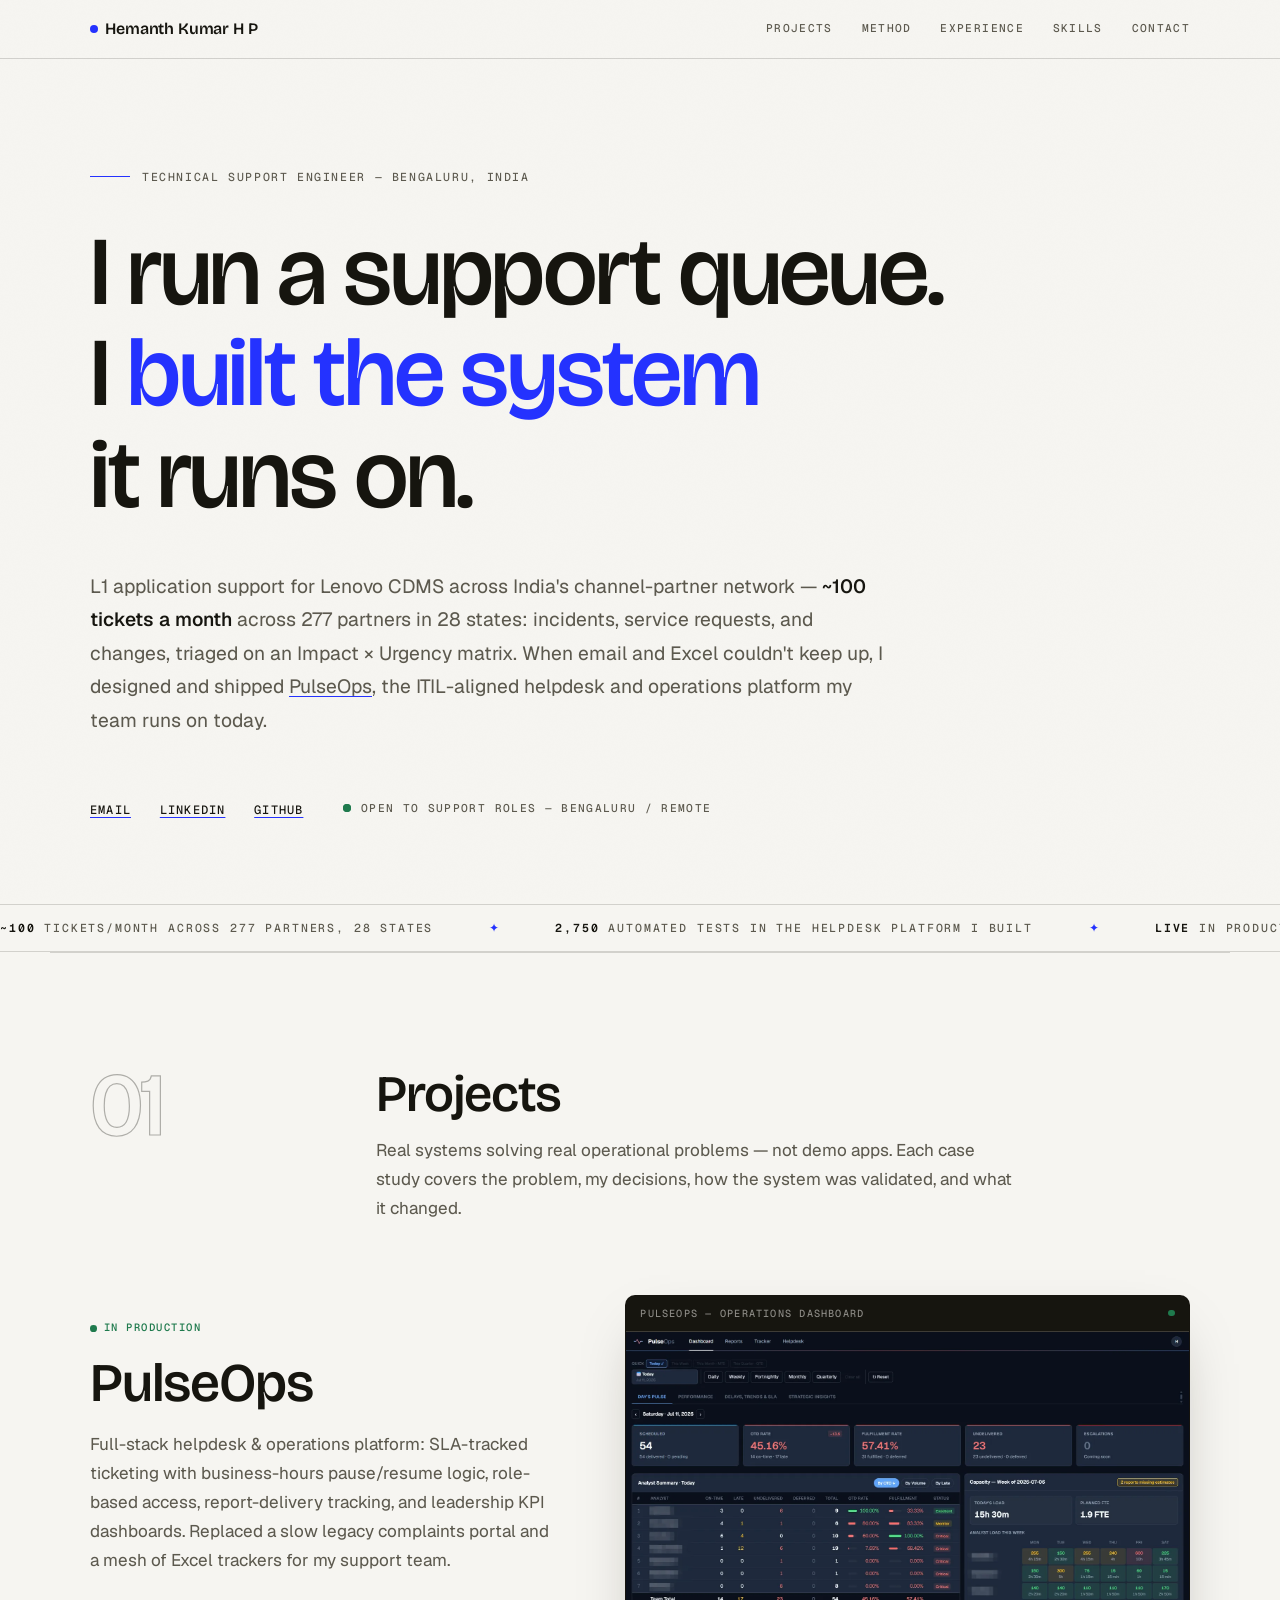
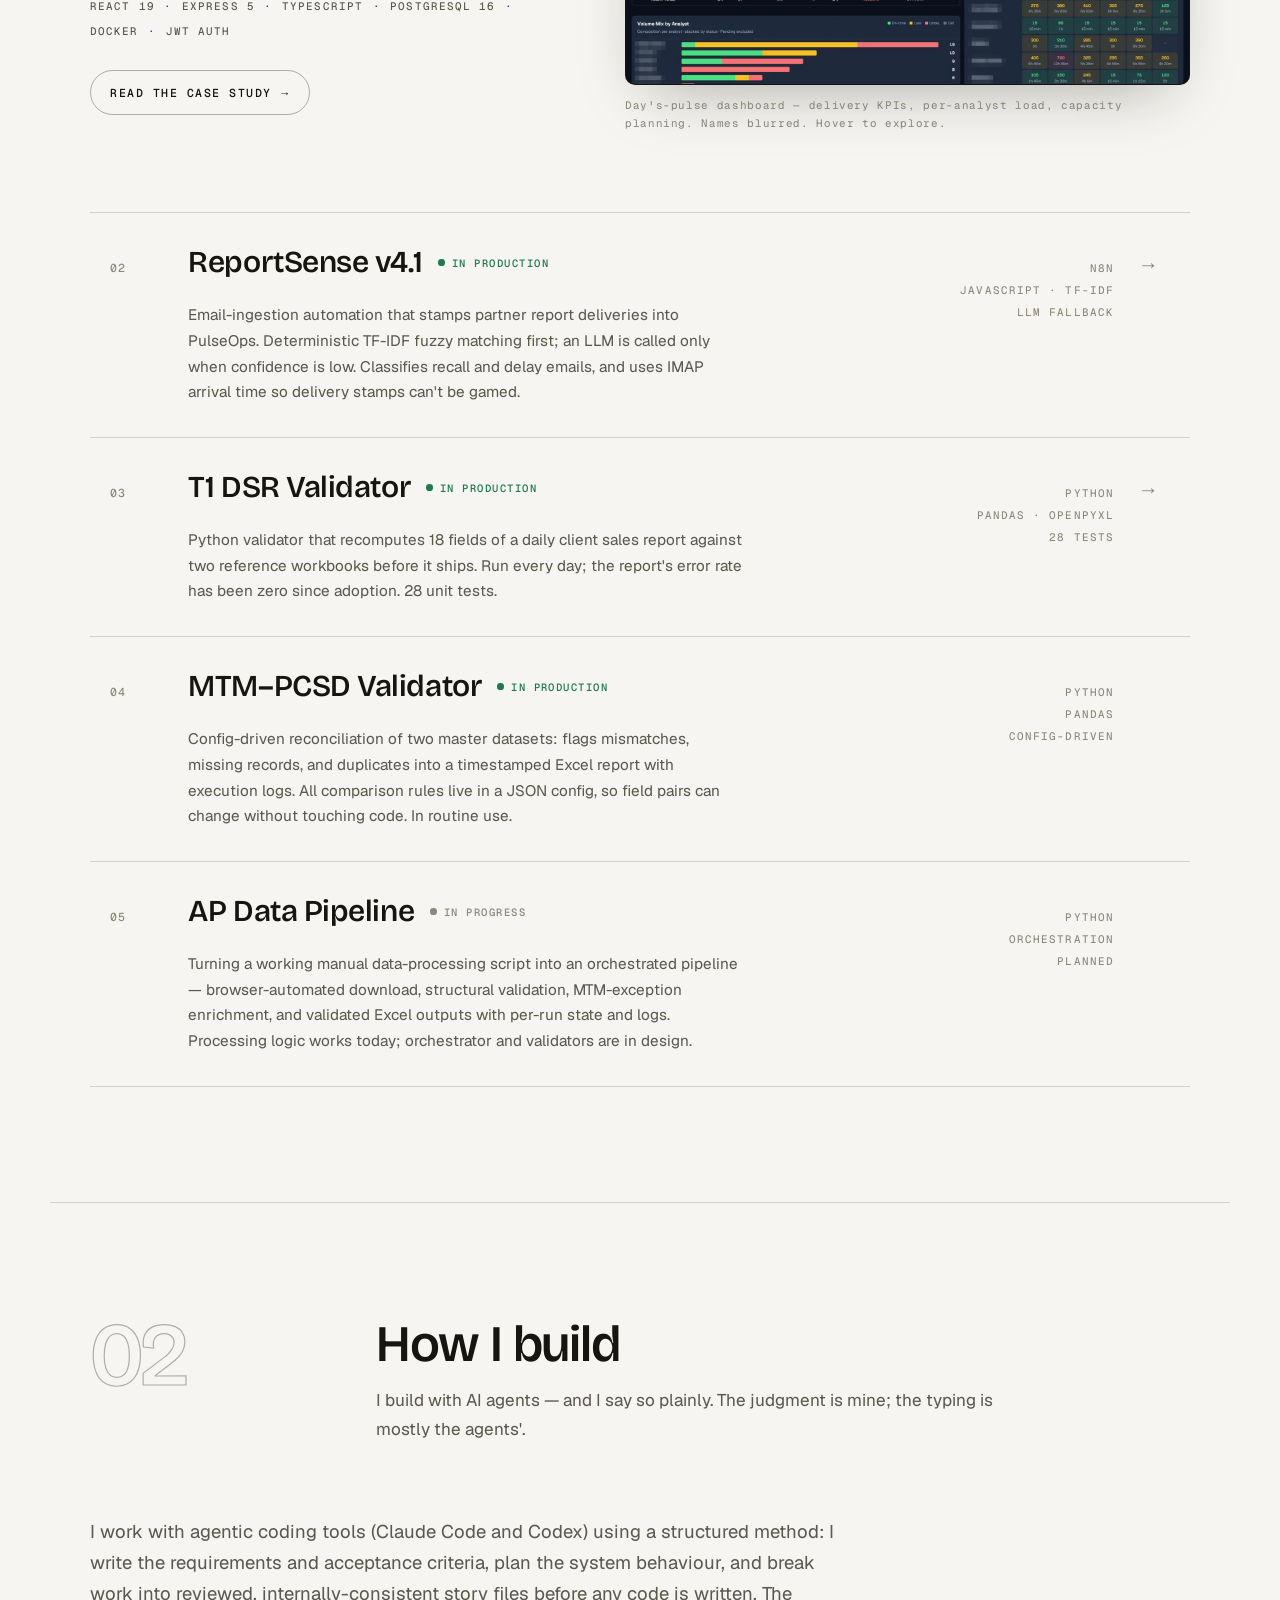
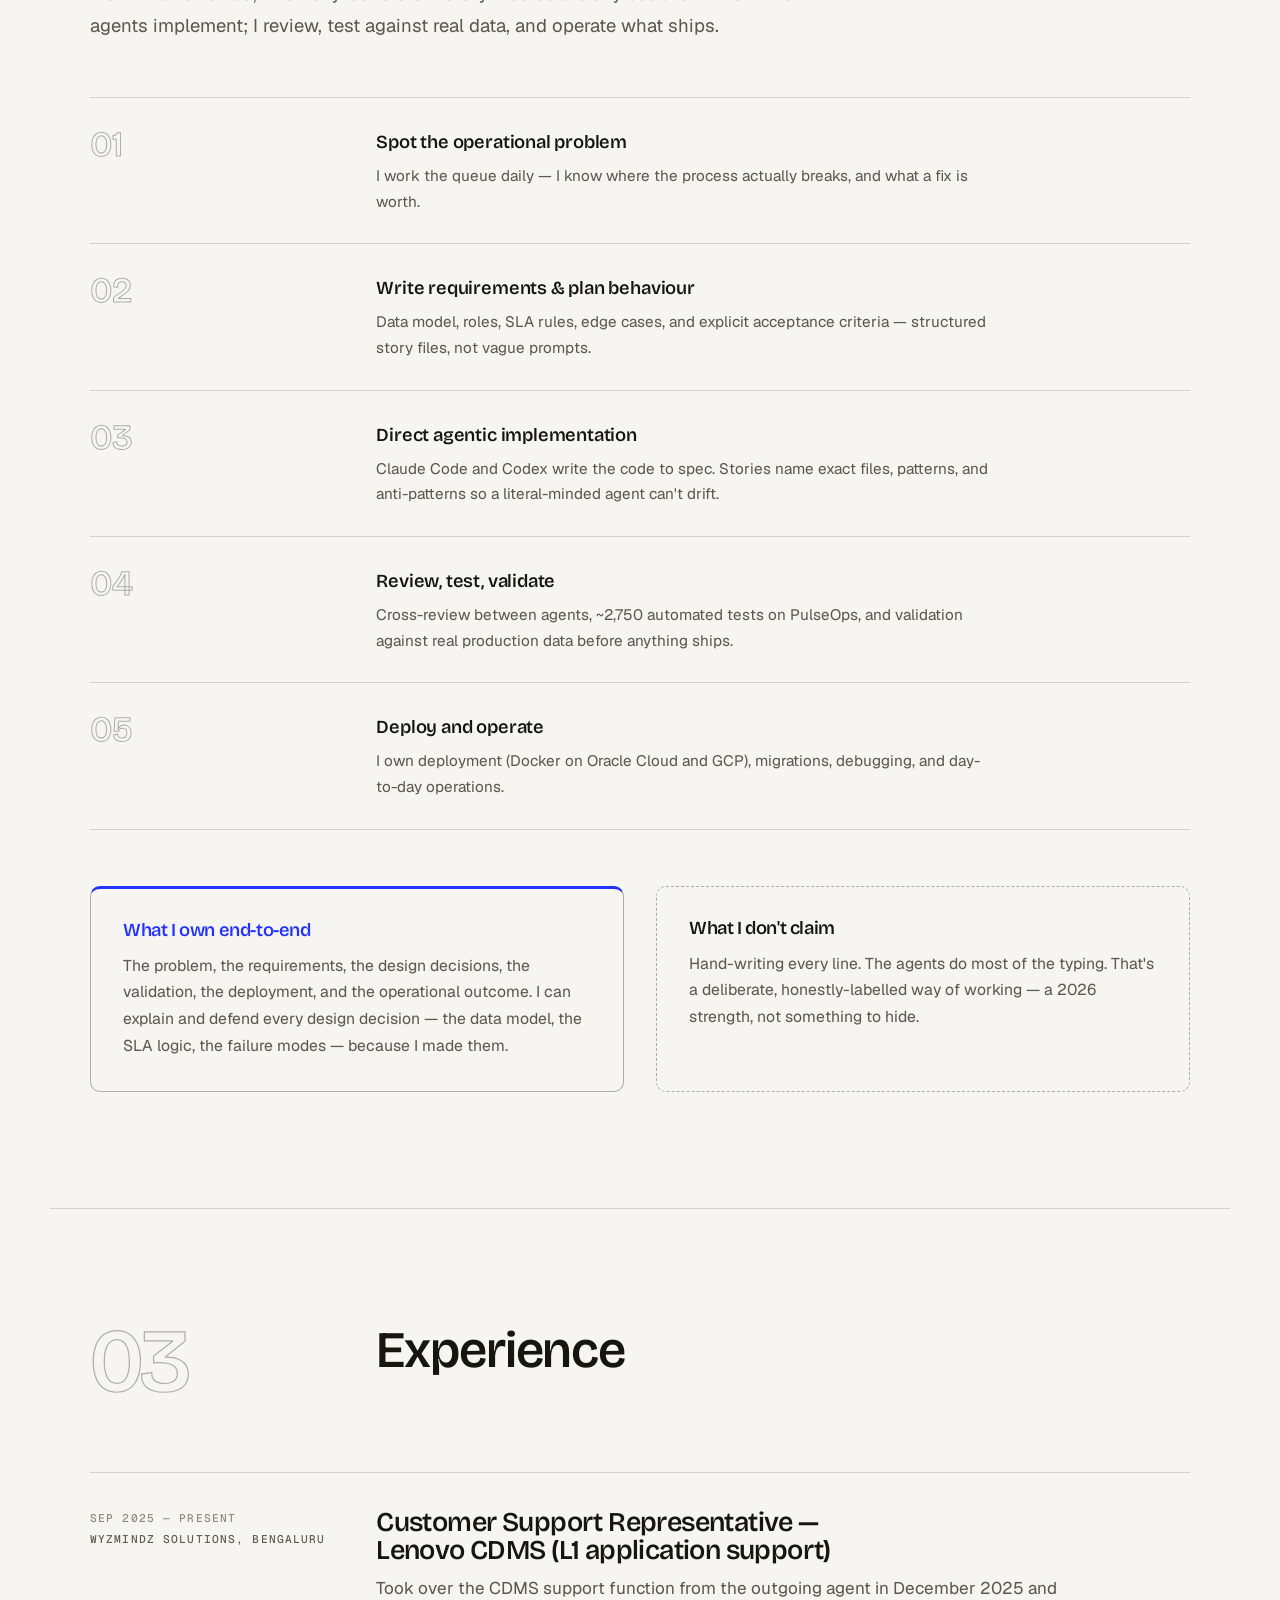
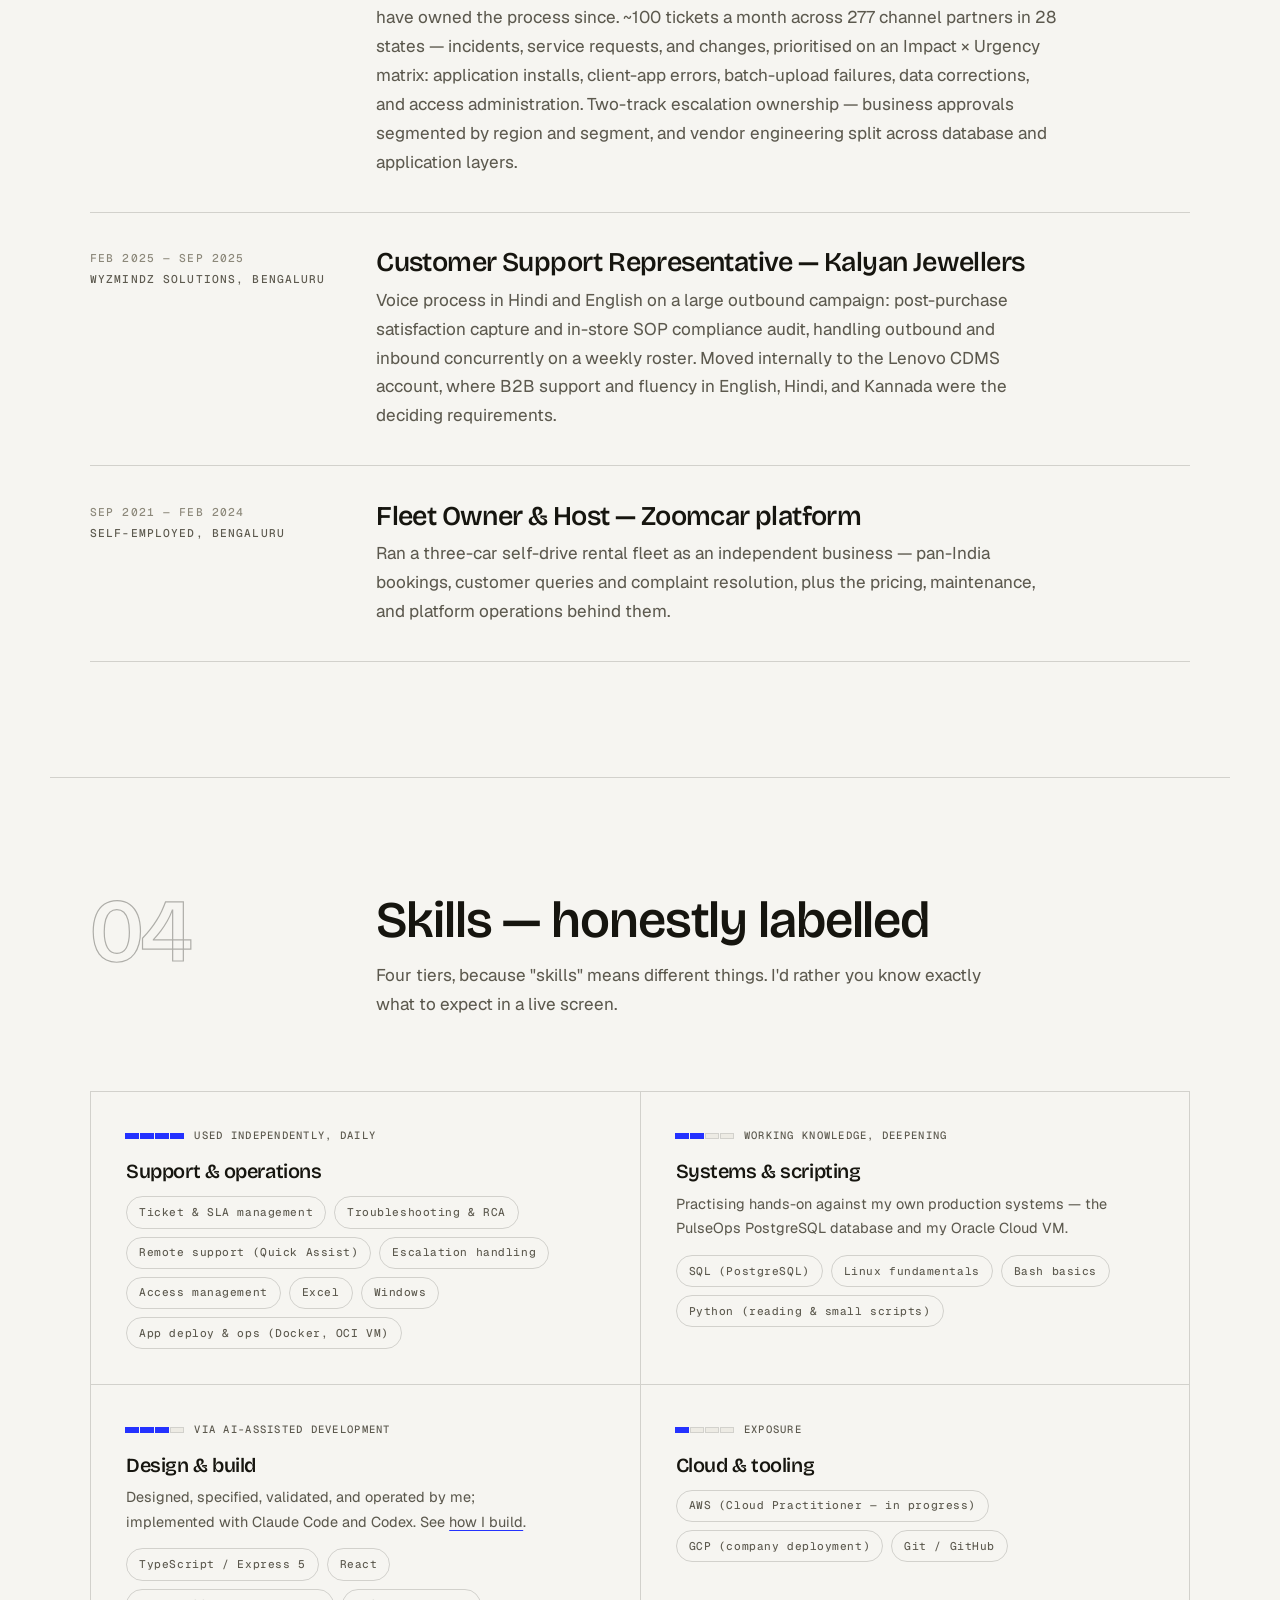
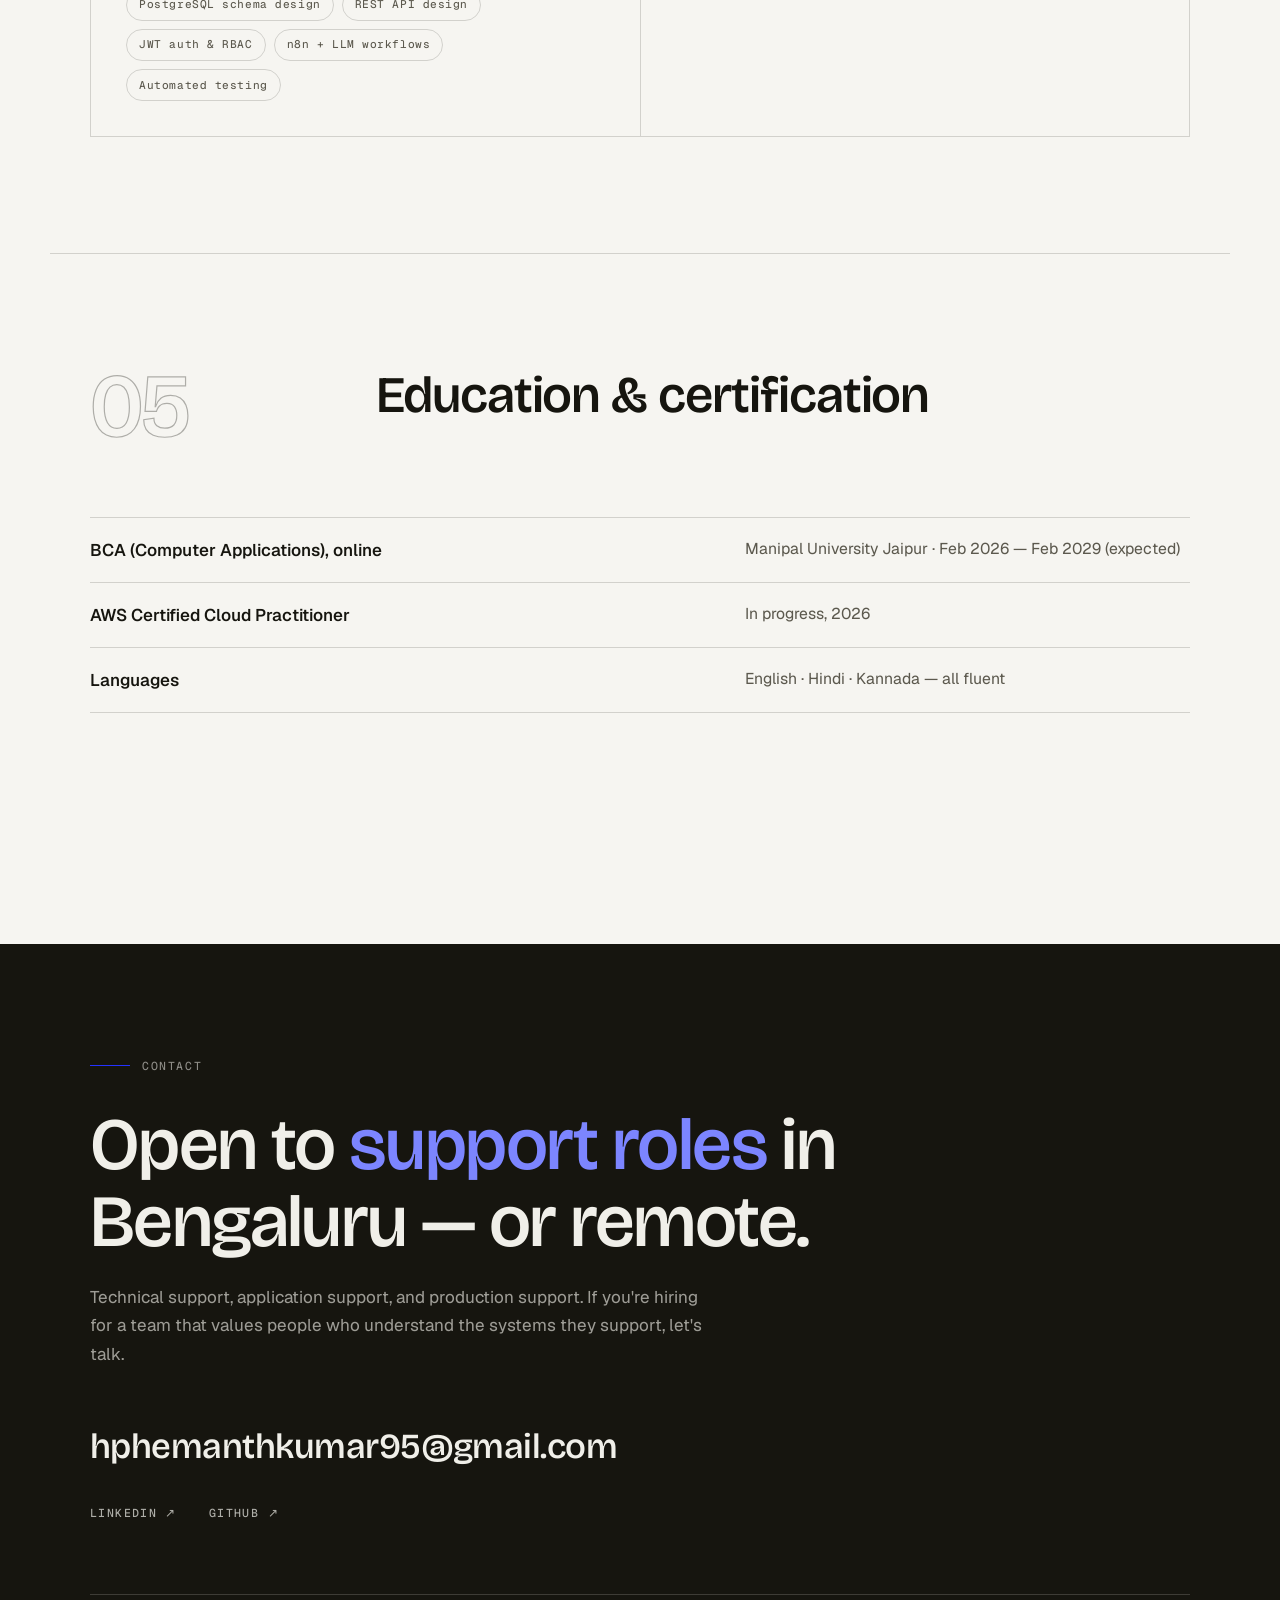
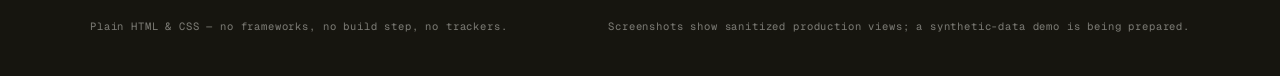
==== commit 78cc696a: "Correct PulseOps scale figures to the deployed-commit measurements" ====
--- a/index.html
+++ b/index.html
@@ -219,7 +219,7 @@
       <li>
         <div>
           <strong>Review, test, validate</strong>
-          <span class="small">Cross-review between agents, 70+ test files on PulseOps, and validation against real production data before anything ships.</span>
+          <span class="small">Cross-review between agents, ~2,750 automated tests on PulseOps, and validation against real production data before anything ships.</span>
         </div>
       </li>
       <li>
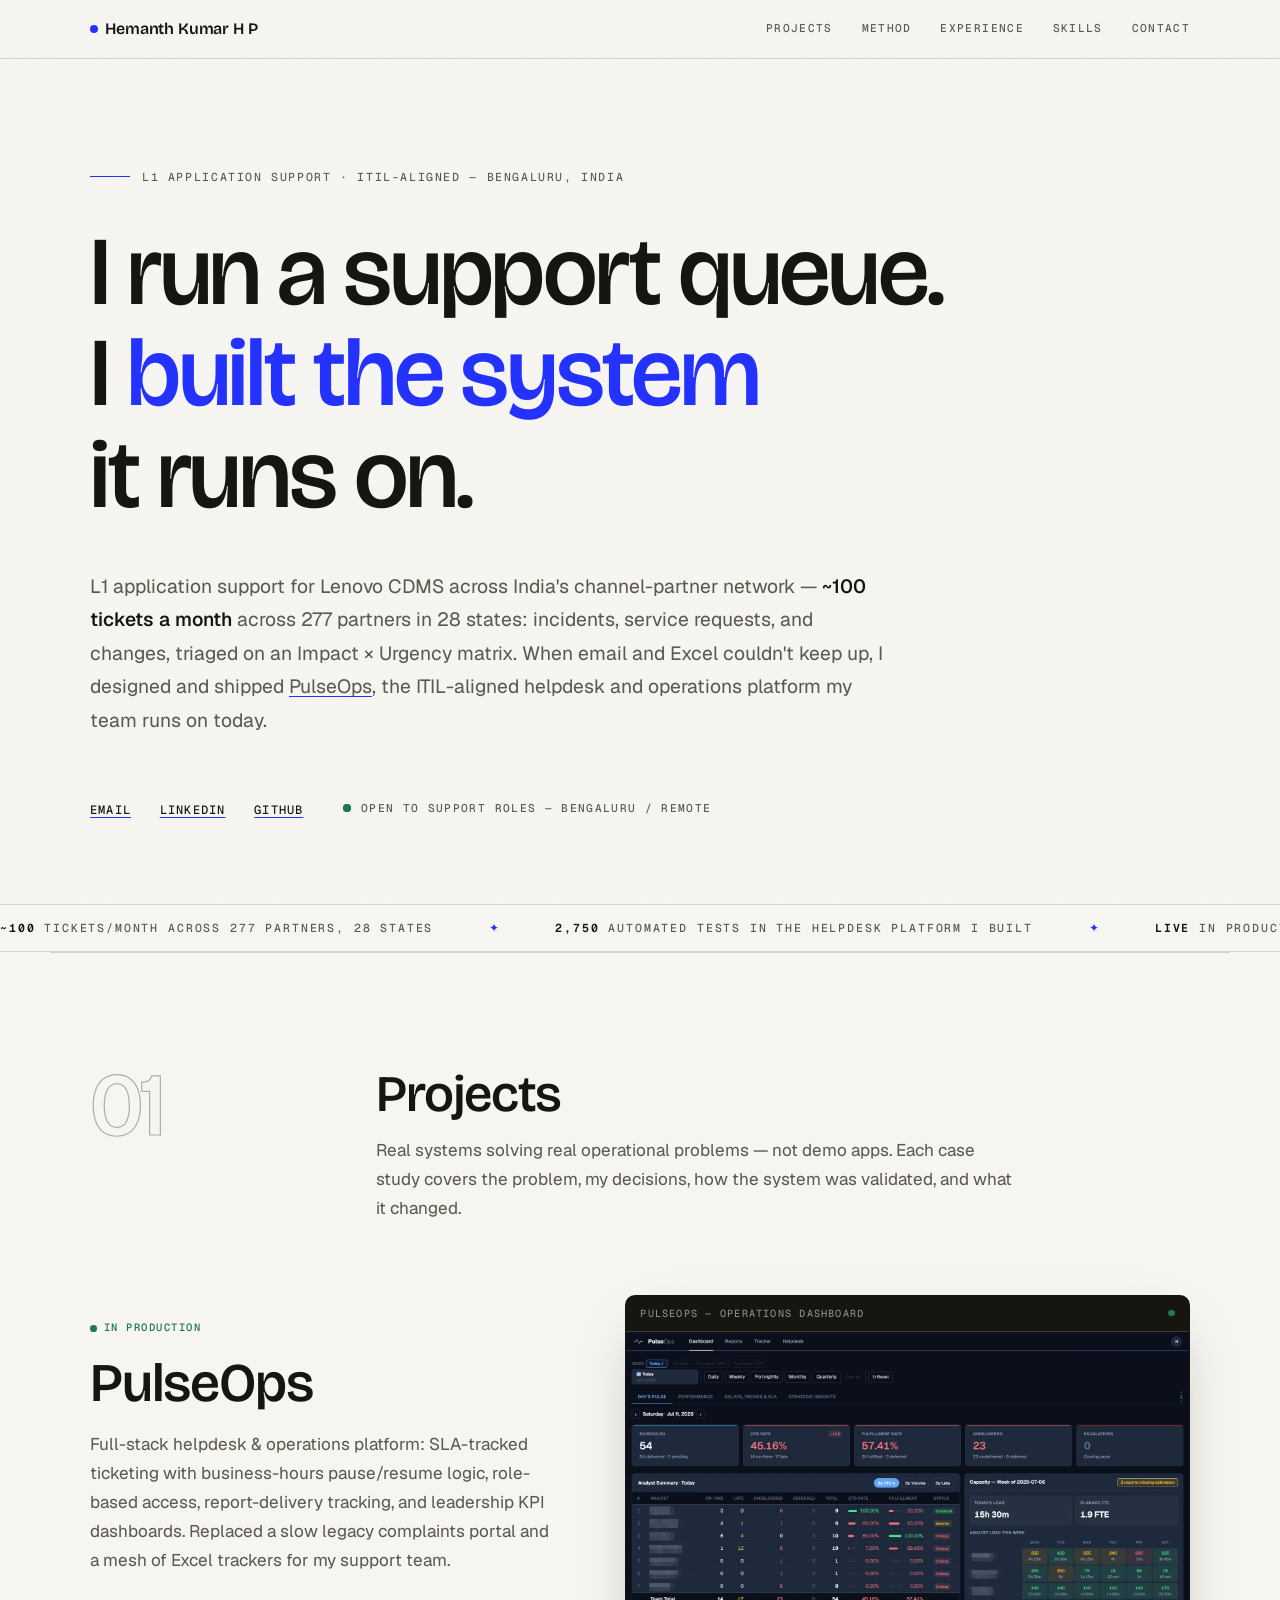
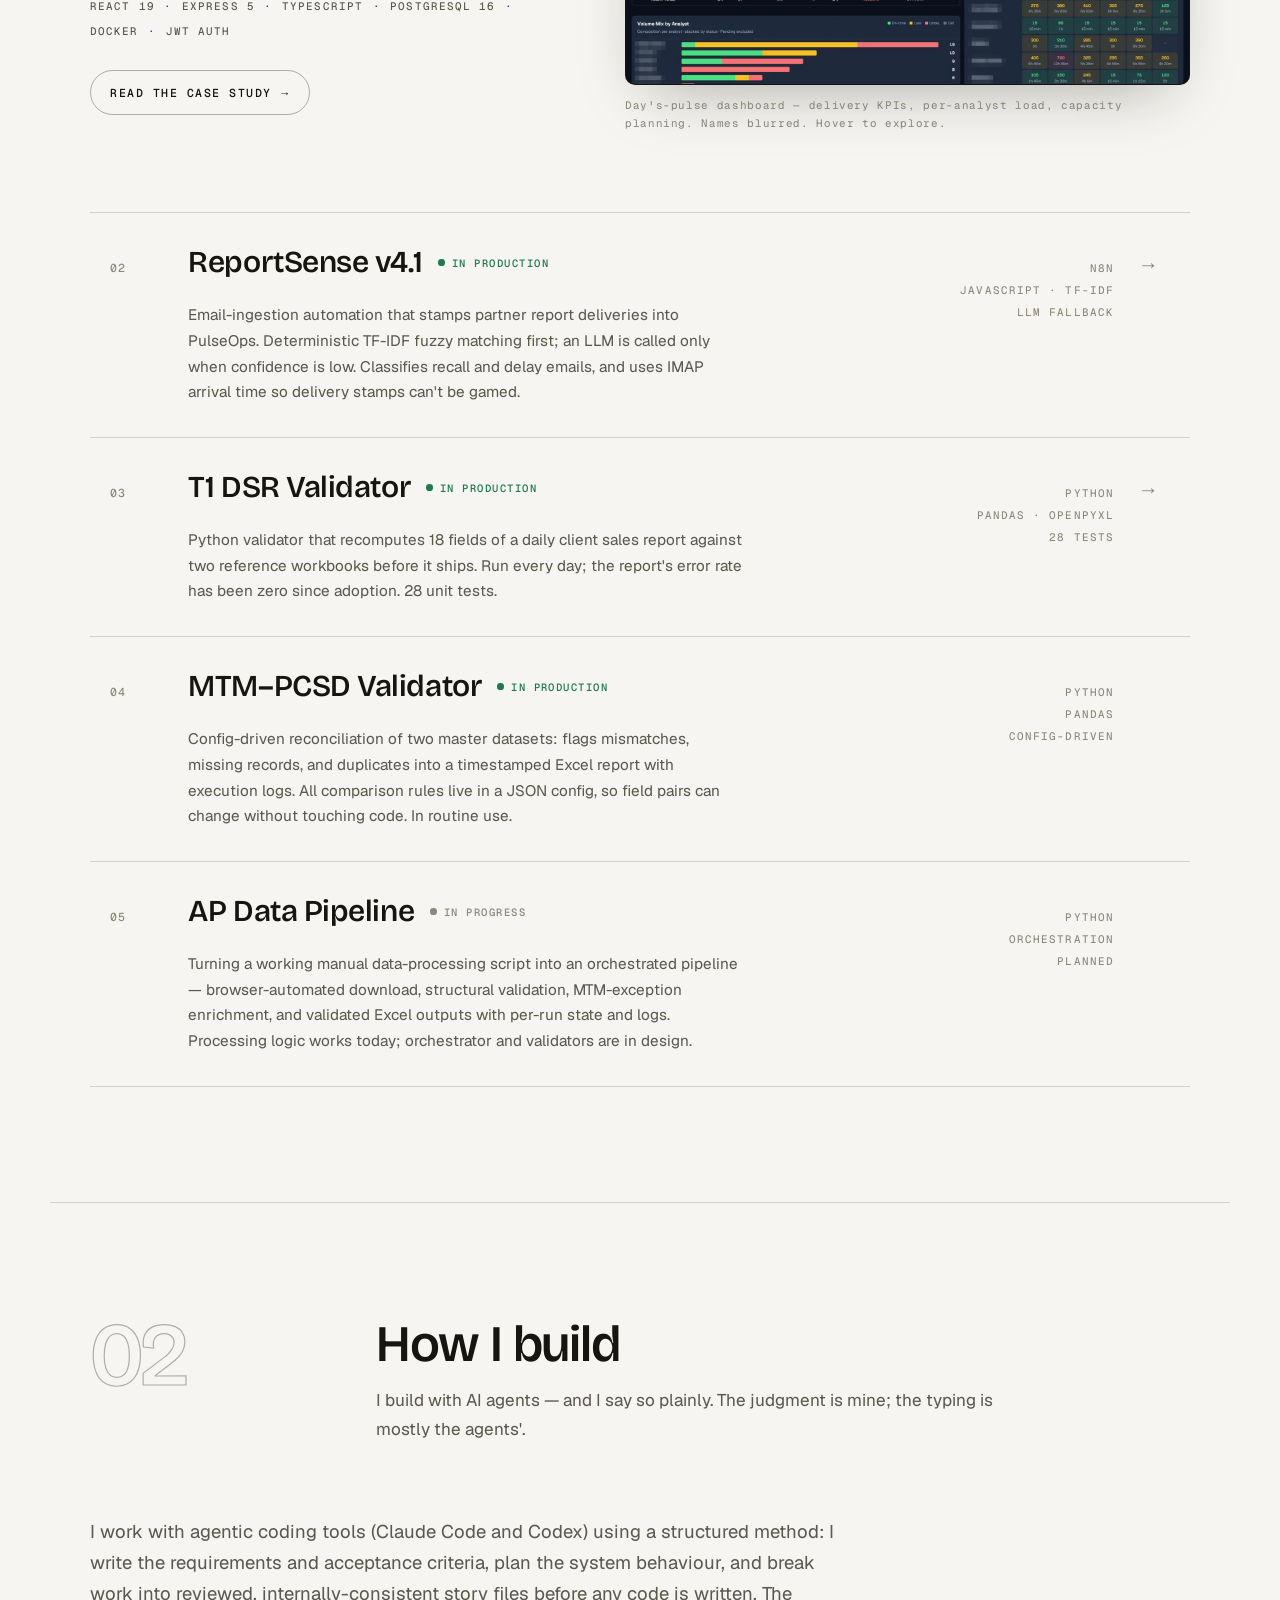
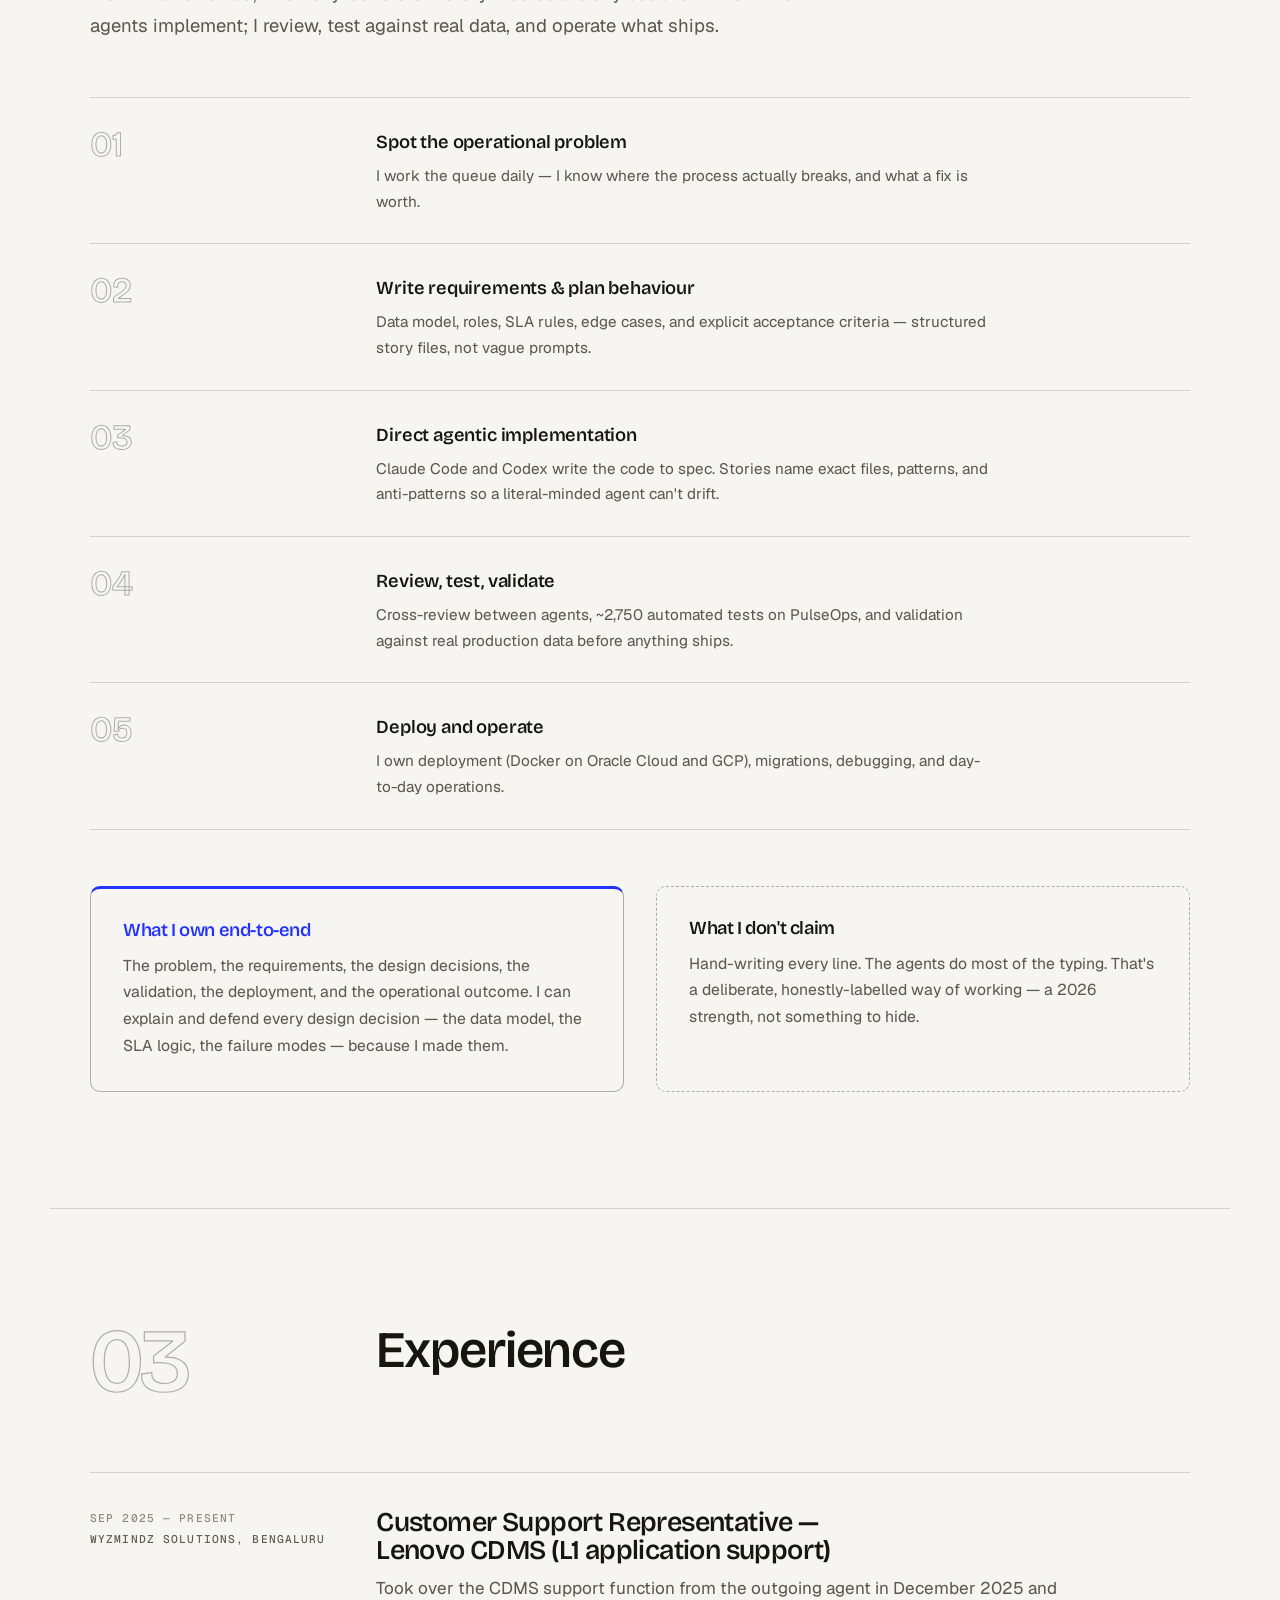
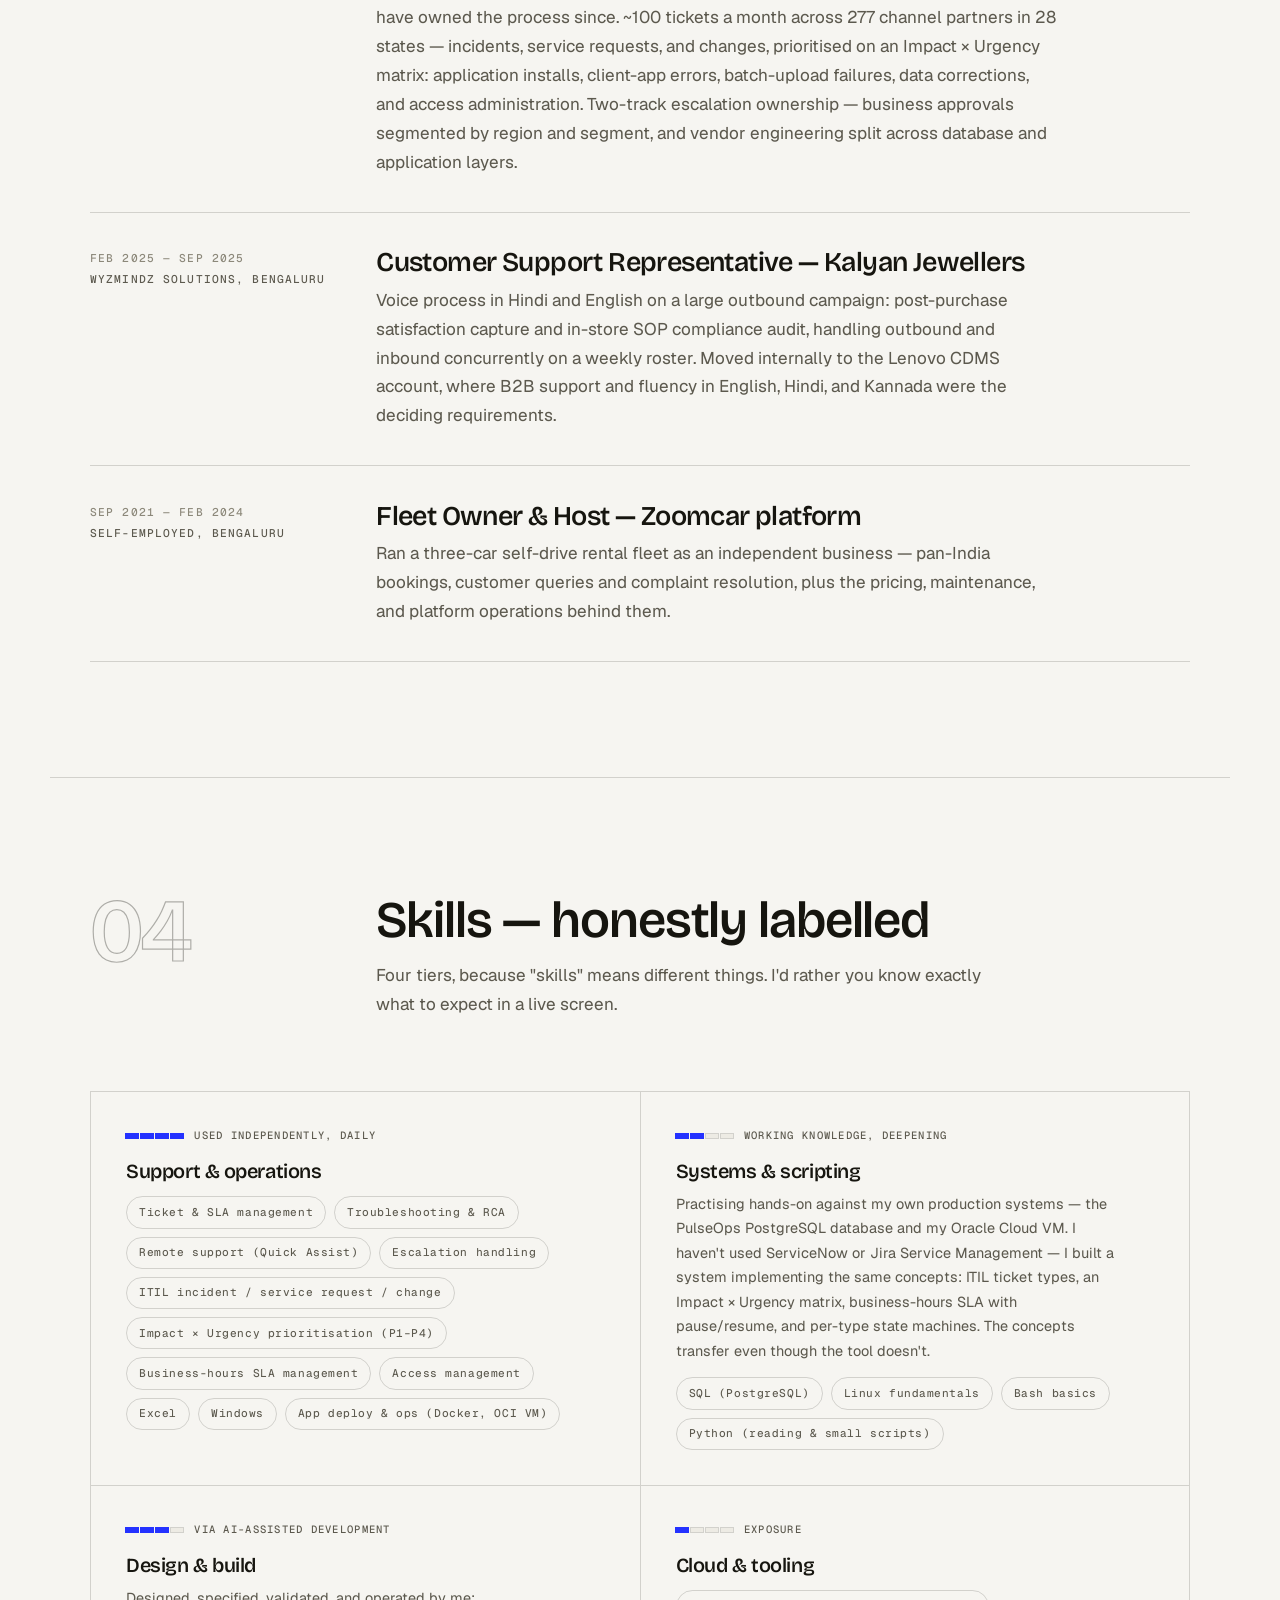
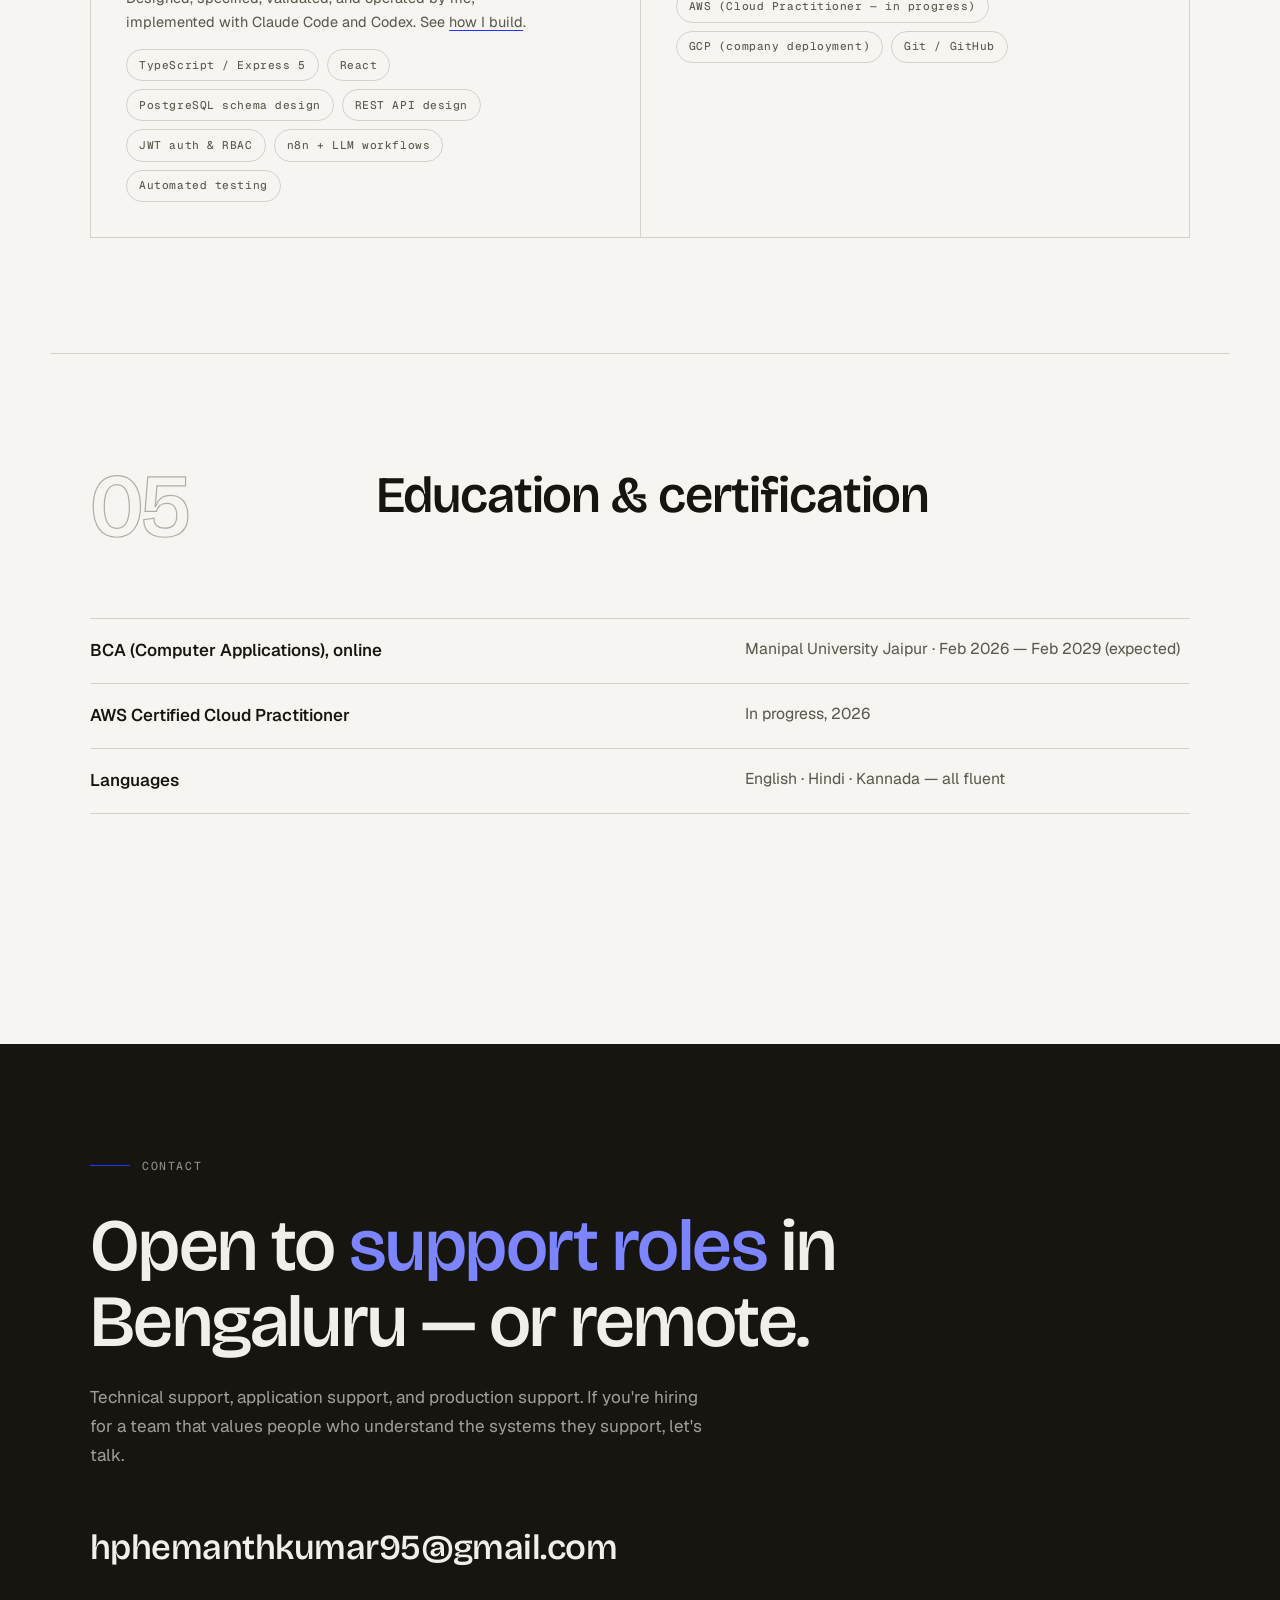
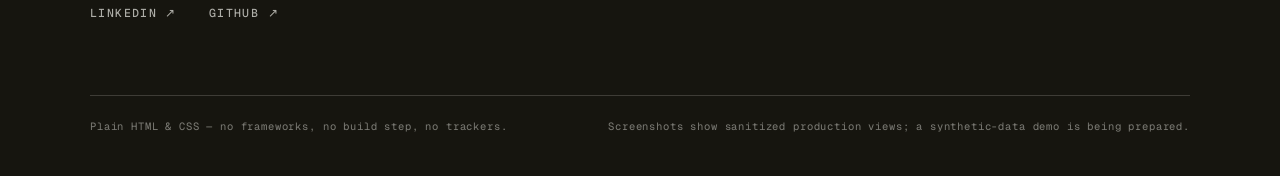
==== commit 9409a993: "Reposition as Application Support; add ITIL/ITSM vocabulary" ====
--- a/index.html
+++ b/index.html
@@ -3,10 +3,10 @@
 <head>
 <meta charset="utf-8">
 <meta name="viewport" content="width=device-width, initial-scale=1">
-<title>Hemanth Kumar H P — Technical Support Engineer, Bengaluru</title>
+<title>Hemanth Kumar H P — Application Support Engineer, Bengaluru</title>
 <meta name="description" content="Application support engineer in Bengaluru. L1 application support for Lenovo CDMS across India's channel-partner network — and builder of PulseOps, the ITIL-aligned helpdesk platform his team runs on.">
 <link rel="canonical" href="https://hemanthkumarhp.github.io/">
-<meta property="og:title" content="Hemanth Kumar H P — Technical Support Engineer">
+<meta property="og:title" content="Hemanth Kumar H P — Application Support Engineer">
 <meta property="og:description" content="Support engineer who builds his own tooling: SLA-tracked helpdesk platform, email-ingestion automation, and data validators — all in daily production use.">
 <meta property="og:type" content="website">
 <meta property="og:url" content="https://hemanthkumarhp.github.io/">
@@ -23,7 +23,7 @@
   "@context": "https://schema.org",
   "@type": "Person",
   "name": "Hemanth Kumar H P",
-  "jobTitle": "Technical Support Engineer",
+  "jobTitle": "Application Support Engineer",
   "email": "mailto:hphemanthkumar95@gmail.com",
   "address": { "@type": "PostalAddress", "addressLocality": "Bengaluru", "addressCountry": "IN" },
   "url": "https://hemanthkumarhp.github.io/",
@@ -55,7 +55,7 @@
 
   <!-- ============================ HERO ============================ -->
   <section class="hero wrap">
-    <p class="kicker mono">Technical Support Engineer — Bengaluru, India</p>
+    <p class="kicker mono">L1 Application Support · ITIL-aligned — Bengaluru, India</p>
     <h1>
       <span class="line"><span>I run a support queue.</span></span>
       <span class="line"><span>I <span class="accent">built the system</span></span></span>
@@ -319,6 +319,9 @@
           <li>Troubleshooting &amp; RCA</li>
           <li>Remote support (Quick Assist)</li>
           <li>Escalation handling</li>
+          <li>ITIL incident / service request / change</li>
+          <li>Impact &times; Urgency prioritisation (P1–P4)</li>
+          <li>Business-hours SLA management</li>
           <li>Access management</li>
           <li>Excel</li>
           <li>Windows</li>
@@ -329,7 +332,7 @@
       <div class="tier" data-lvl="2">
         <p class="tier-lvl"><span class="bars" aria-hidden="true"><i></i><i></i><i></i><i></i></span>Working knowledge, deepening</p>
         <h3>Systems &amp; scripting</h3>
-        <p class="note">Practising hands-on against my own production systems — the PulseOps PostgreSQL database and my Oracle Cloud VM.</p>
+        <p class="note">Practising hands-on against my own production systems — the PulseOps PostgreSQL database and my Oracle Cloud VM. I haven't used ServiceNow or Jira Service Management &mdash; I built a system implementing the same concepts: ITIL ticket types, an Impact &times; Urgency matrix, business-hours SLA with pause/resume, and per-type state machines. The concepts transfer even though the tool doesn't.</p>
         <ul class="chips">
           <li>SQL (PostgreSQL)</li>
           <li>Linux fundamentals</li>
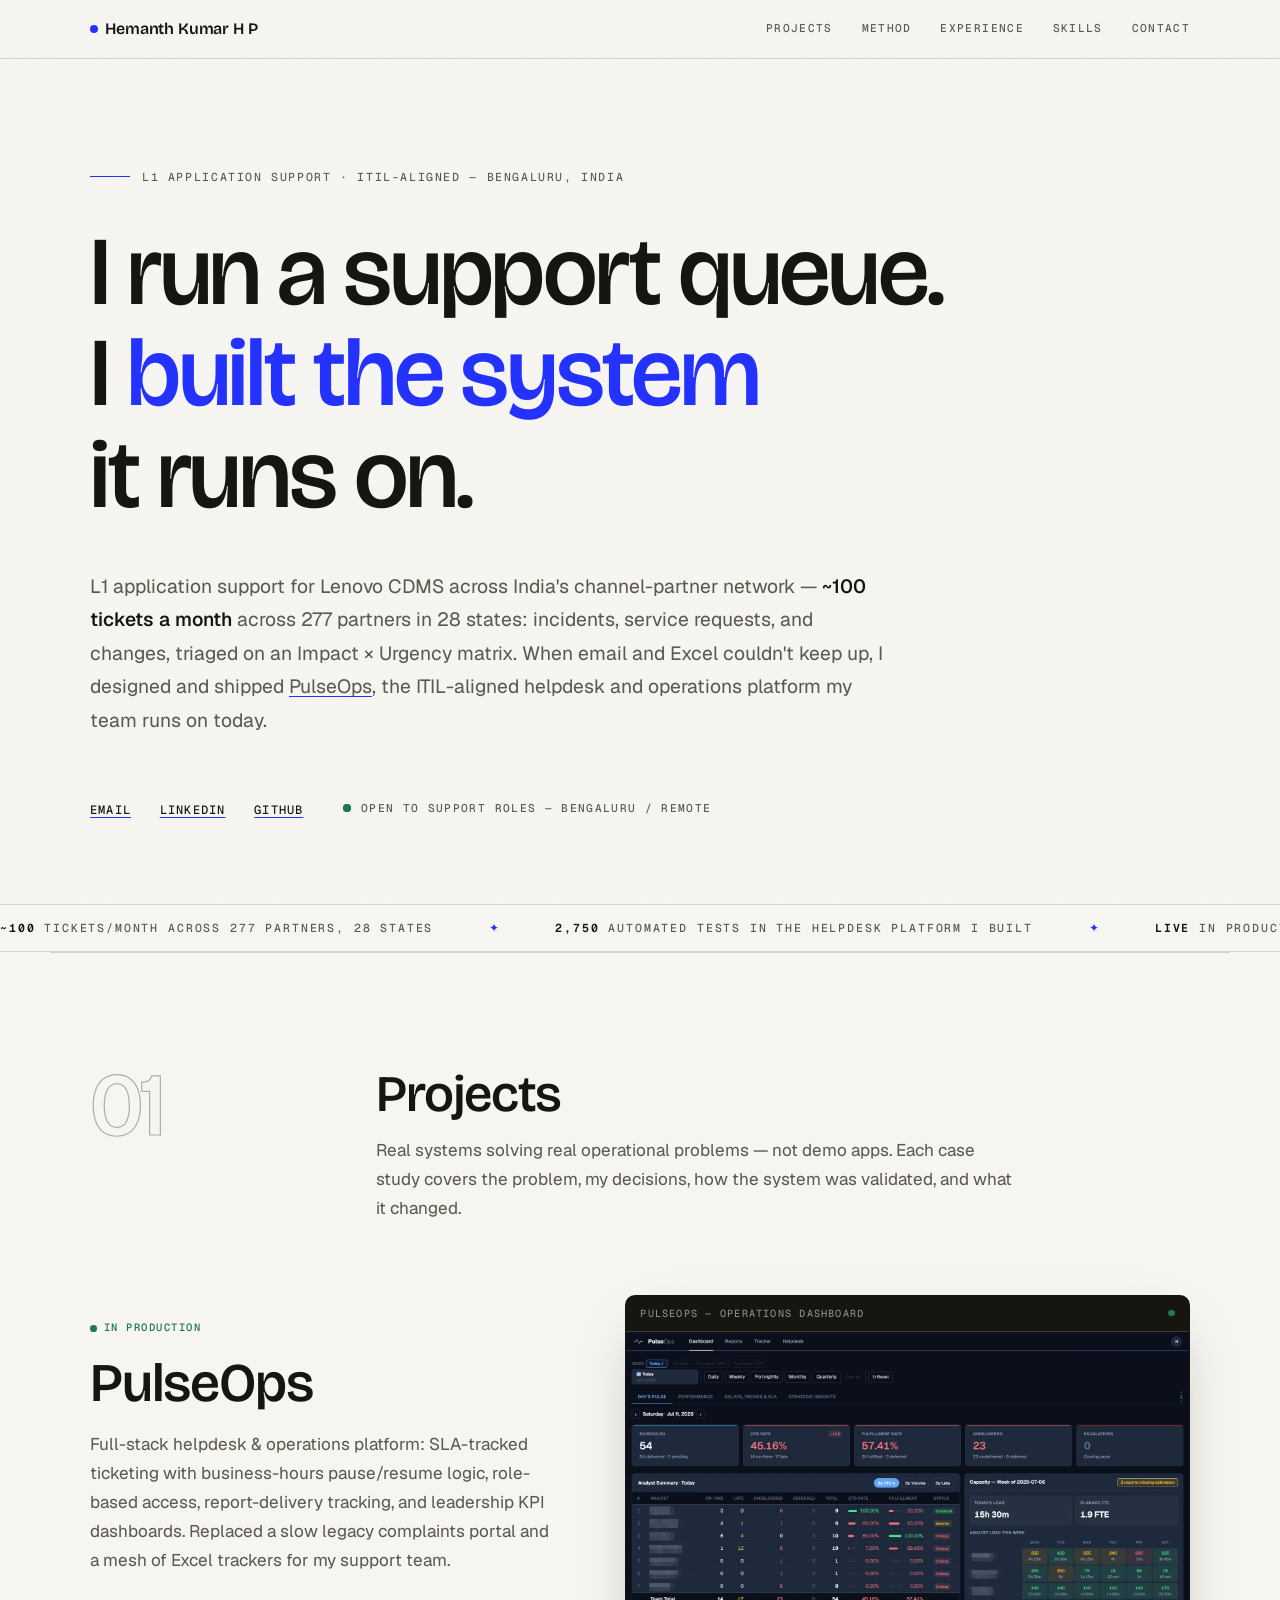
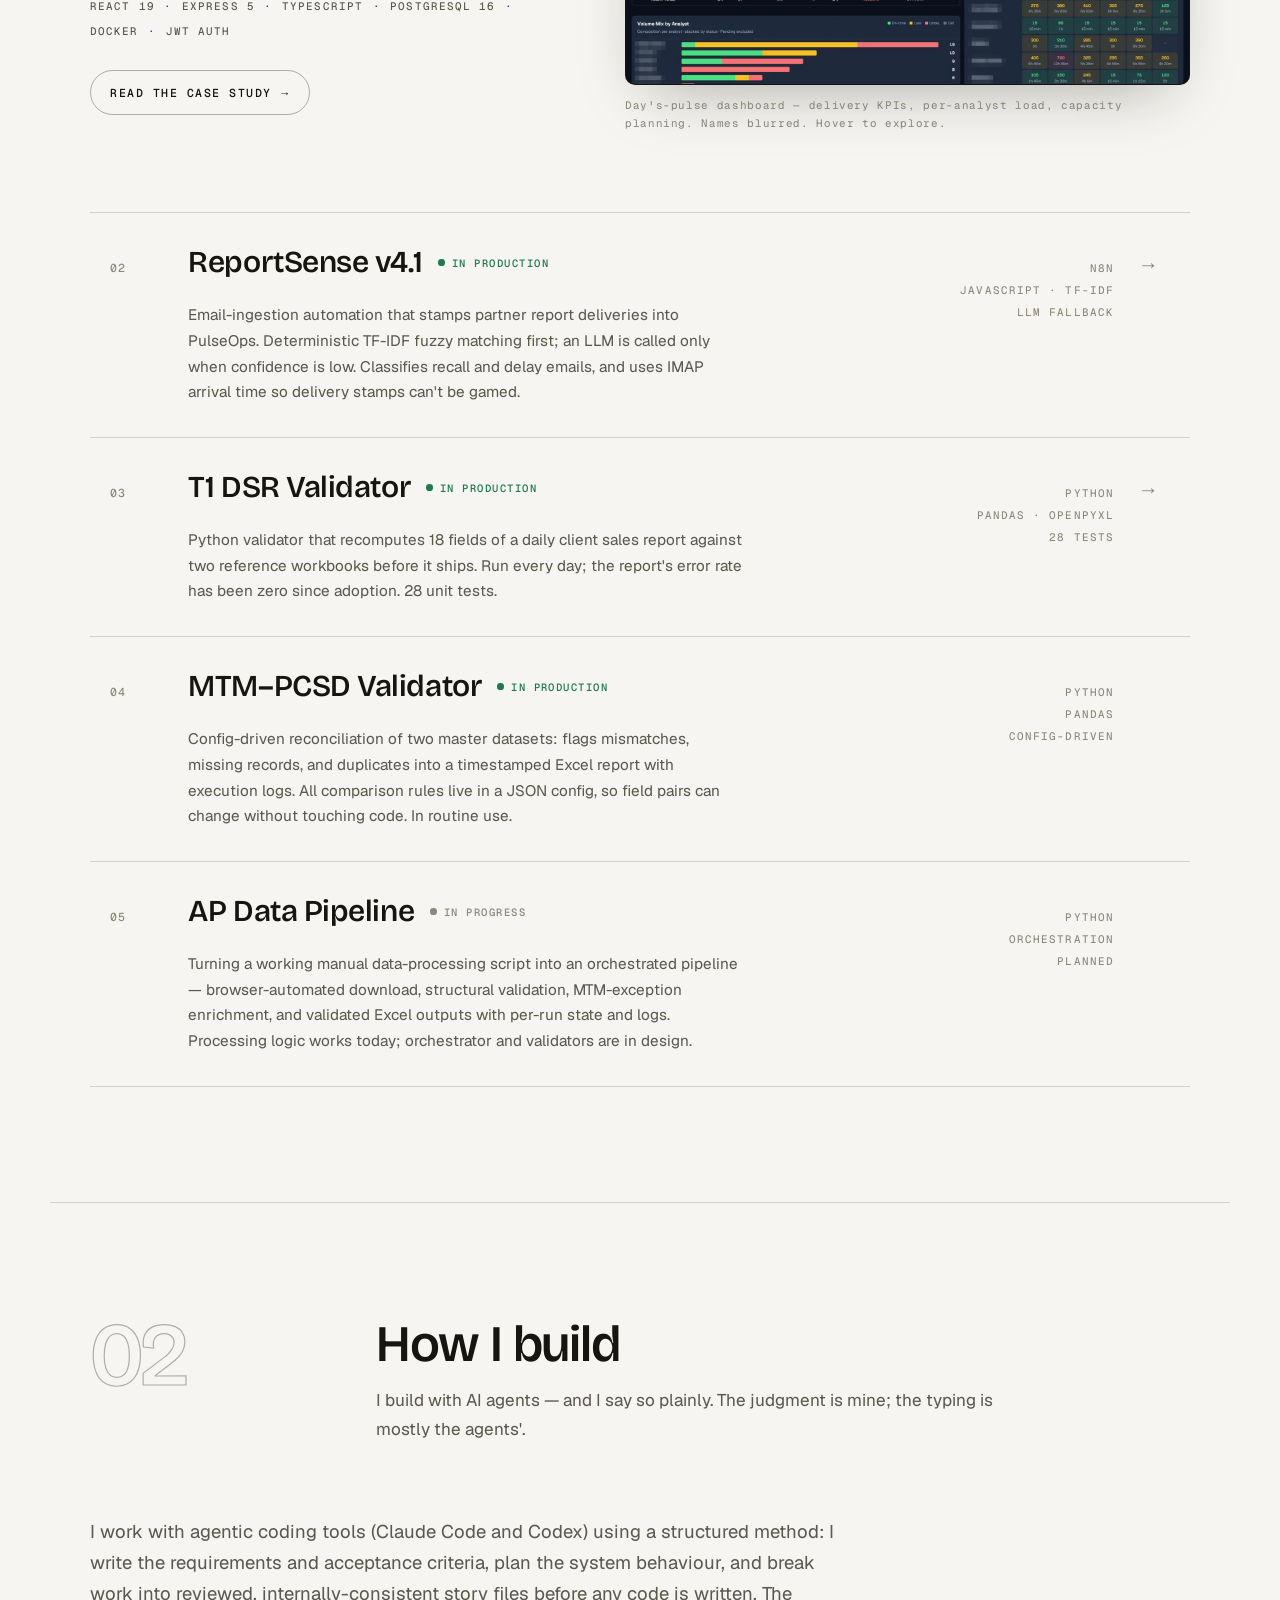
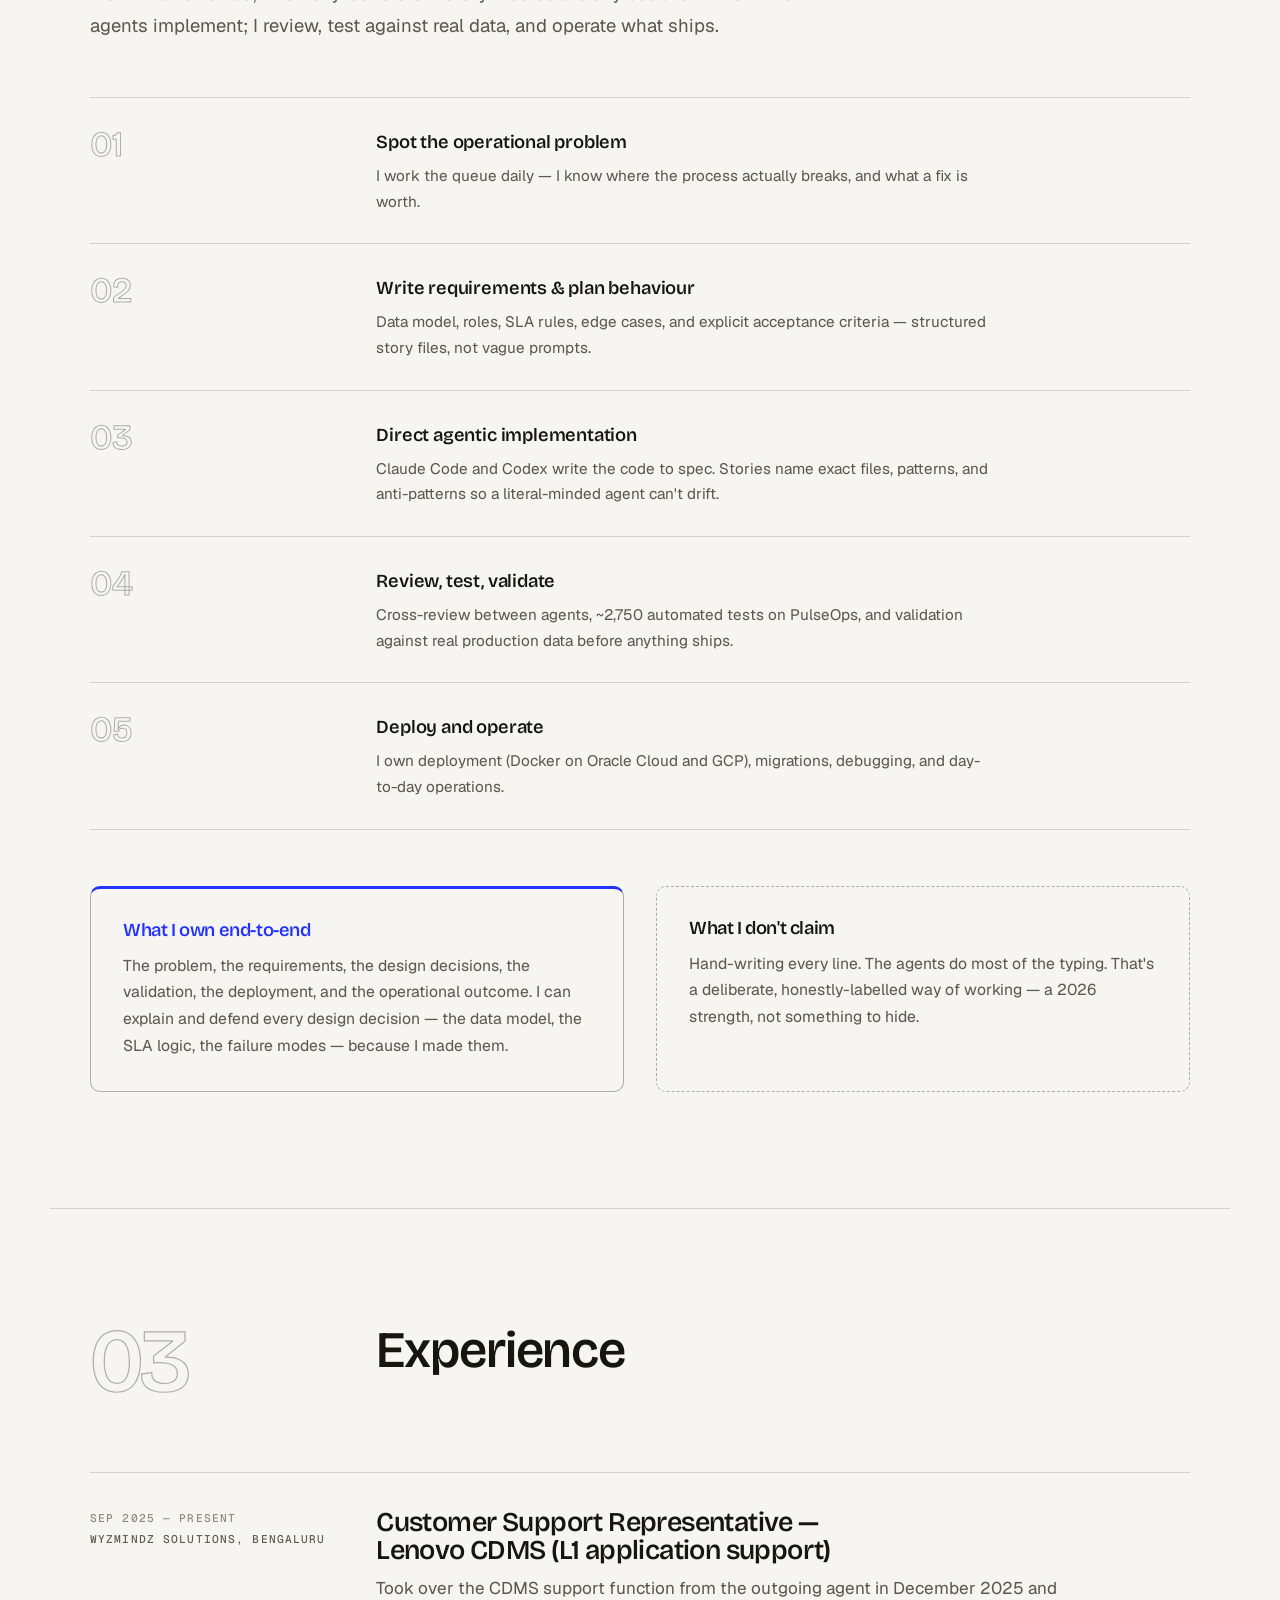
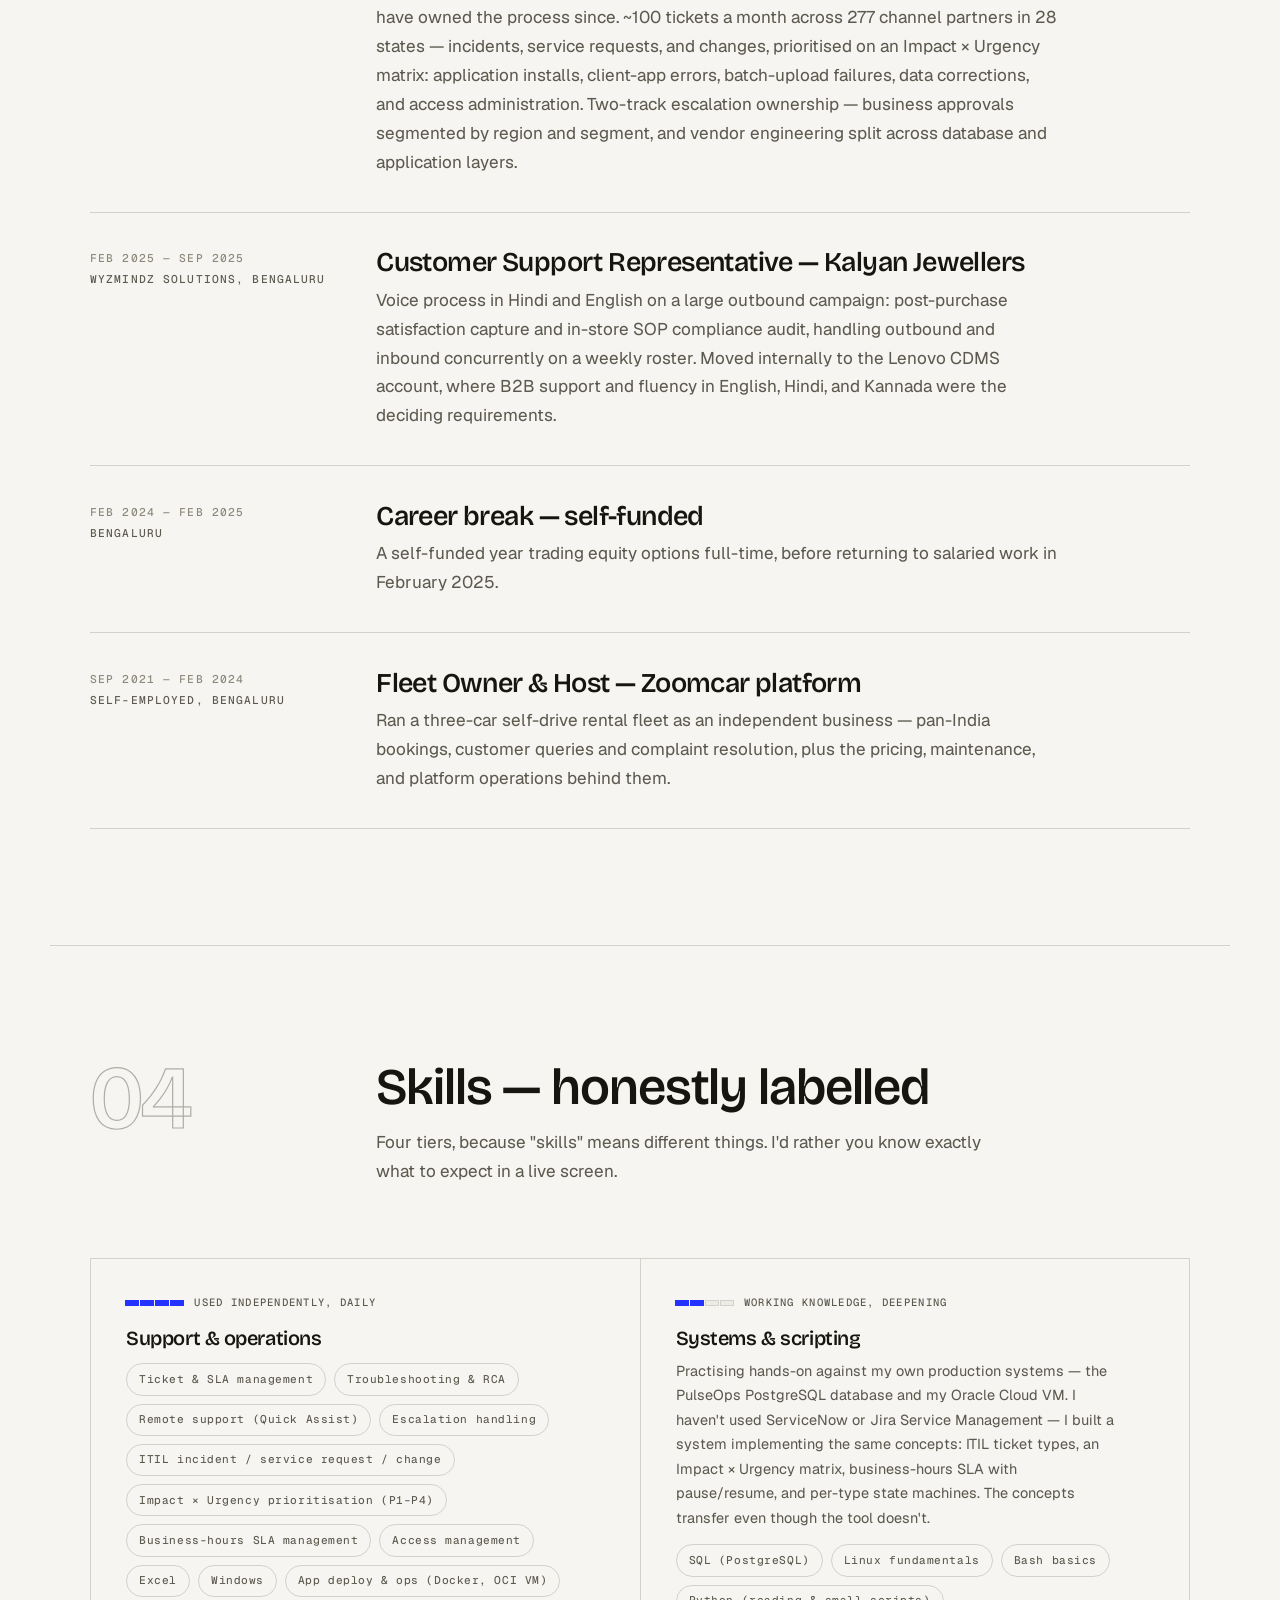
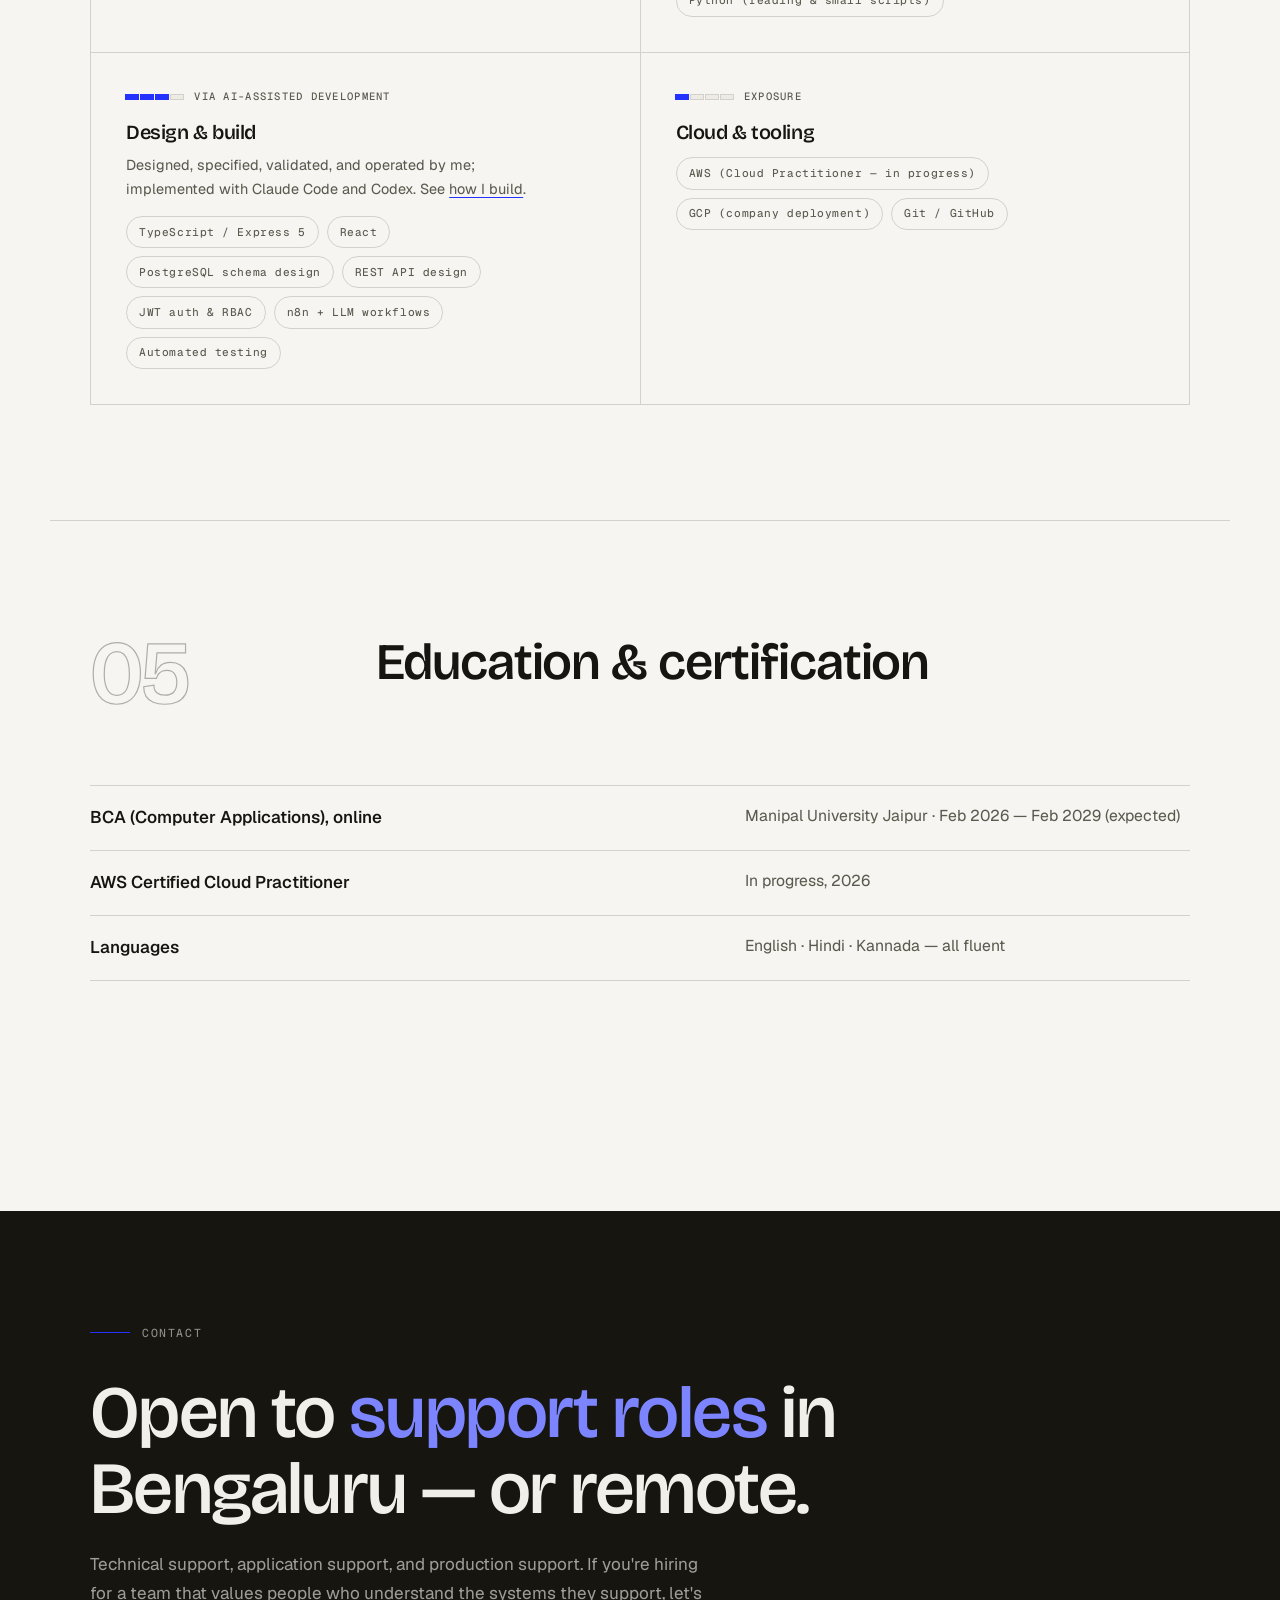
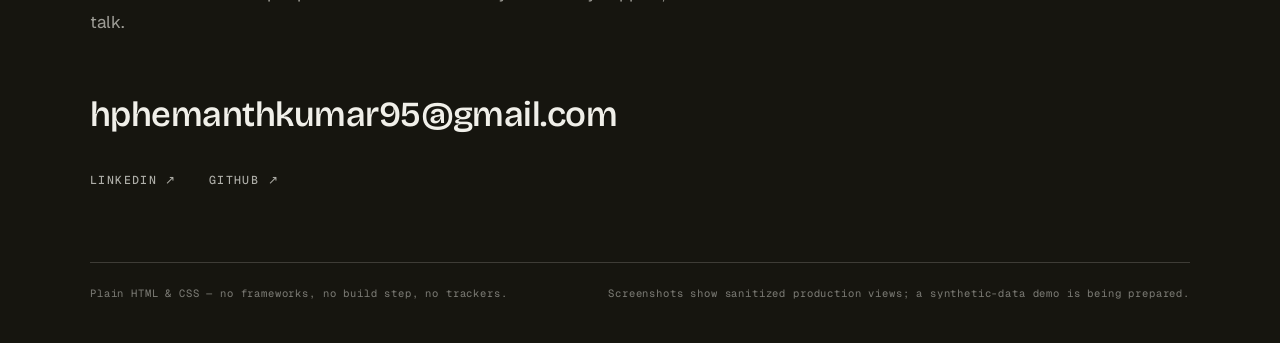
==== commit ac959dfa: "Label the 2024-25 career break on the experience timeline" ====
--- a/index.html
+++ b/index.html
@@ -284,6 +284,17 @@
       </article>
 
       <article class="role reveal">
+        <p class="when">Feb 2024 — Feb 2025<span class="org">Bengaluru</span></p>
+        <div>
+          <h3>Career break — self-funded</h3>
+          <p>
+            A self-funded year trading equity options full-time, before
+            returning to salaried work in February 2025.
+          </p>
+        </div>
+      </article>
+
+      <article class="role reveal">
         <p class="when">Sep 2021 — Feb 2024<span class="org">Self-employed, Bengaluru</span></p>
         <div>
           <h3>Fleet Owner &amp; Host — Zoomcar platform</h3>
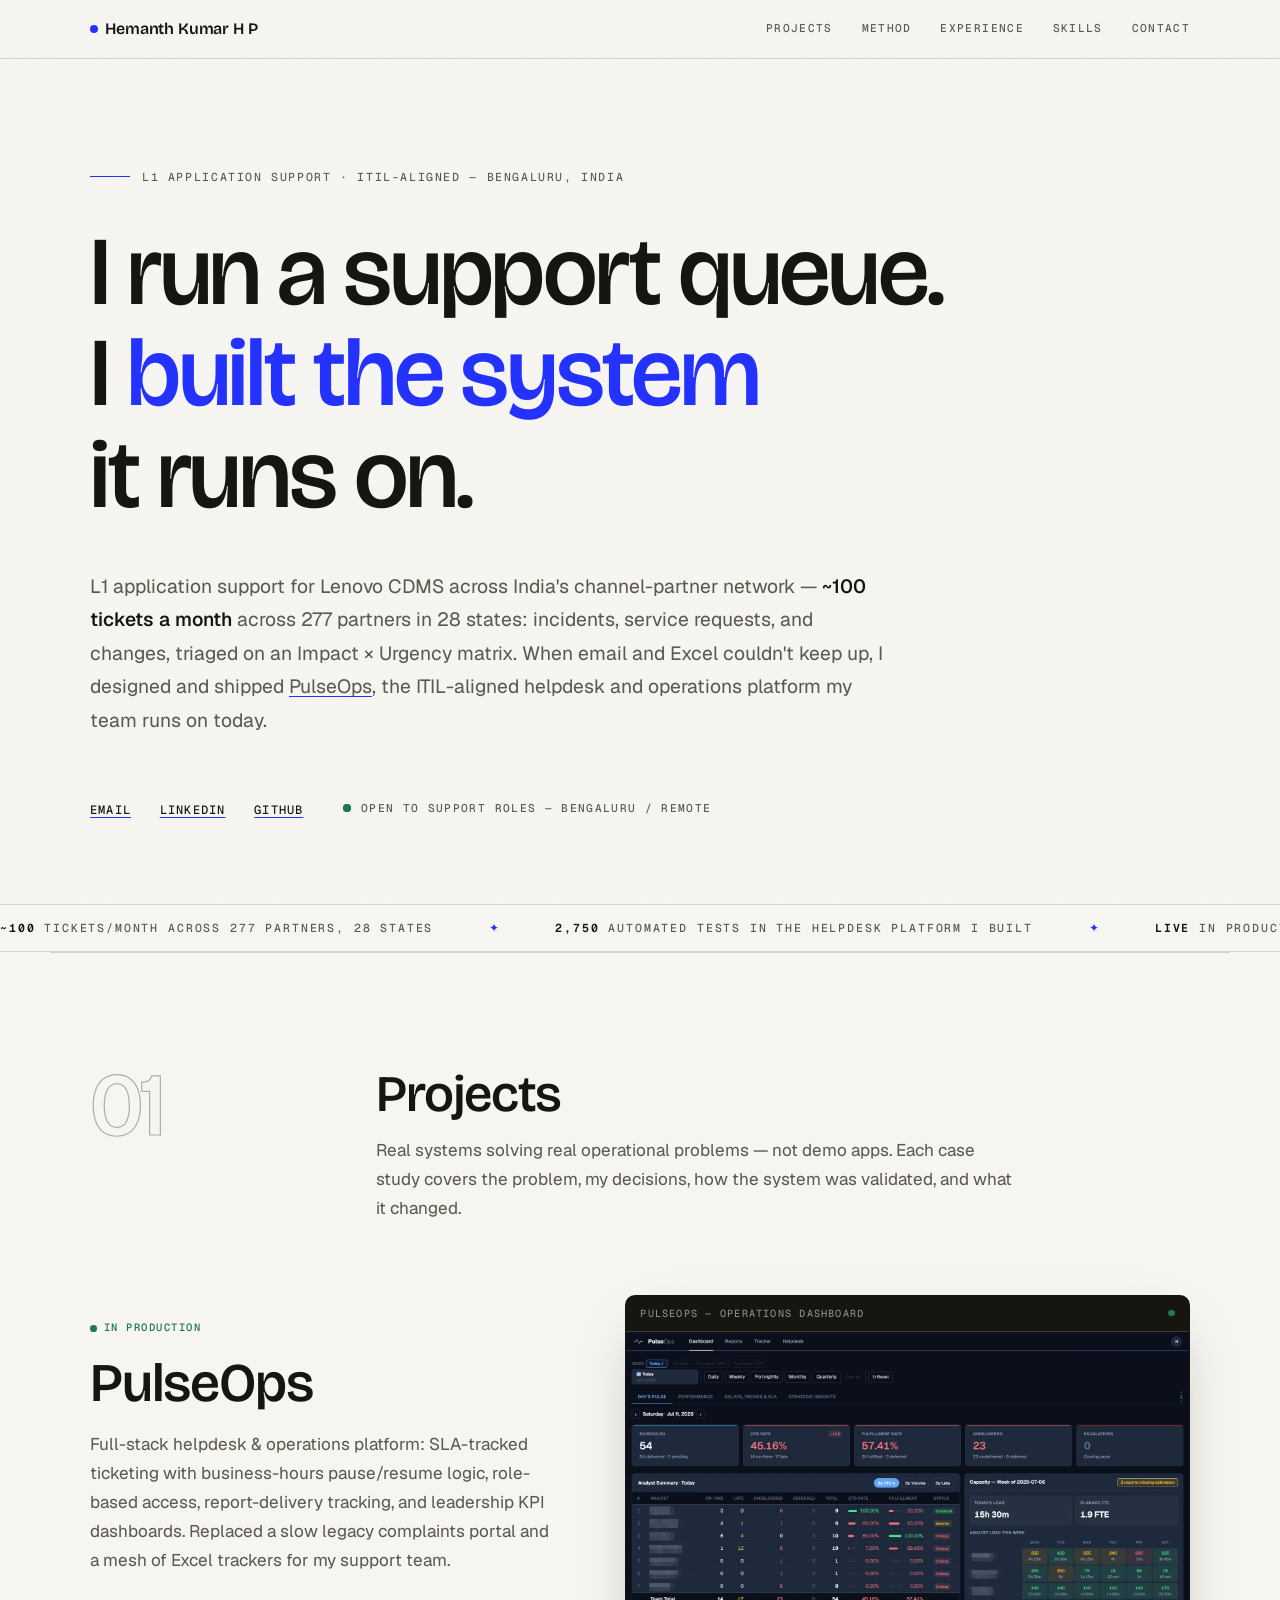
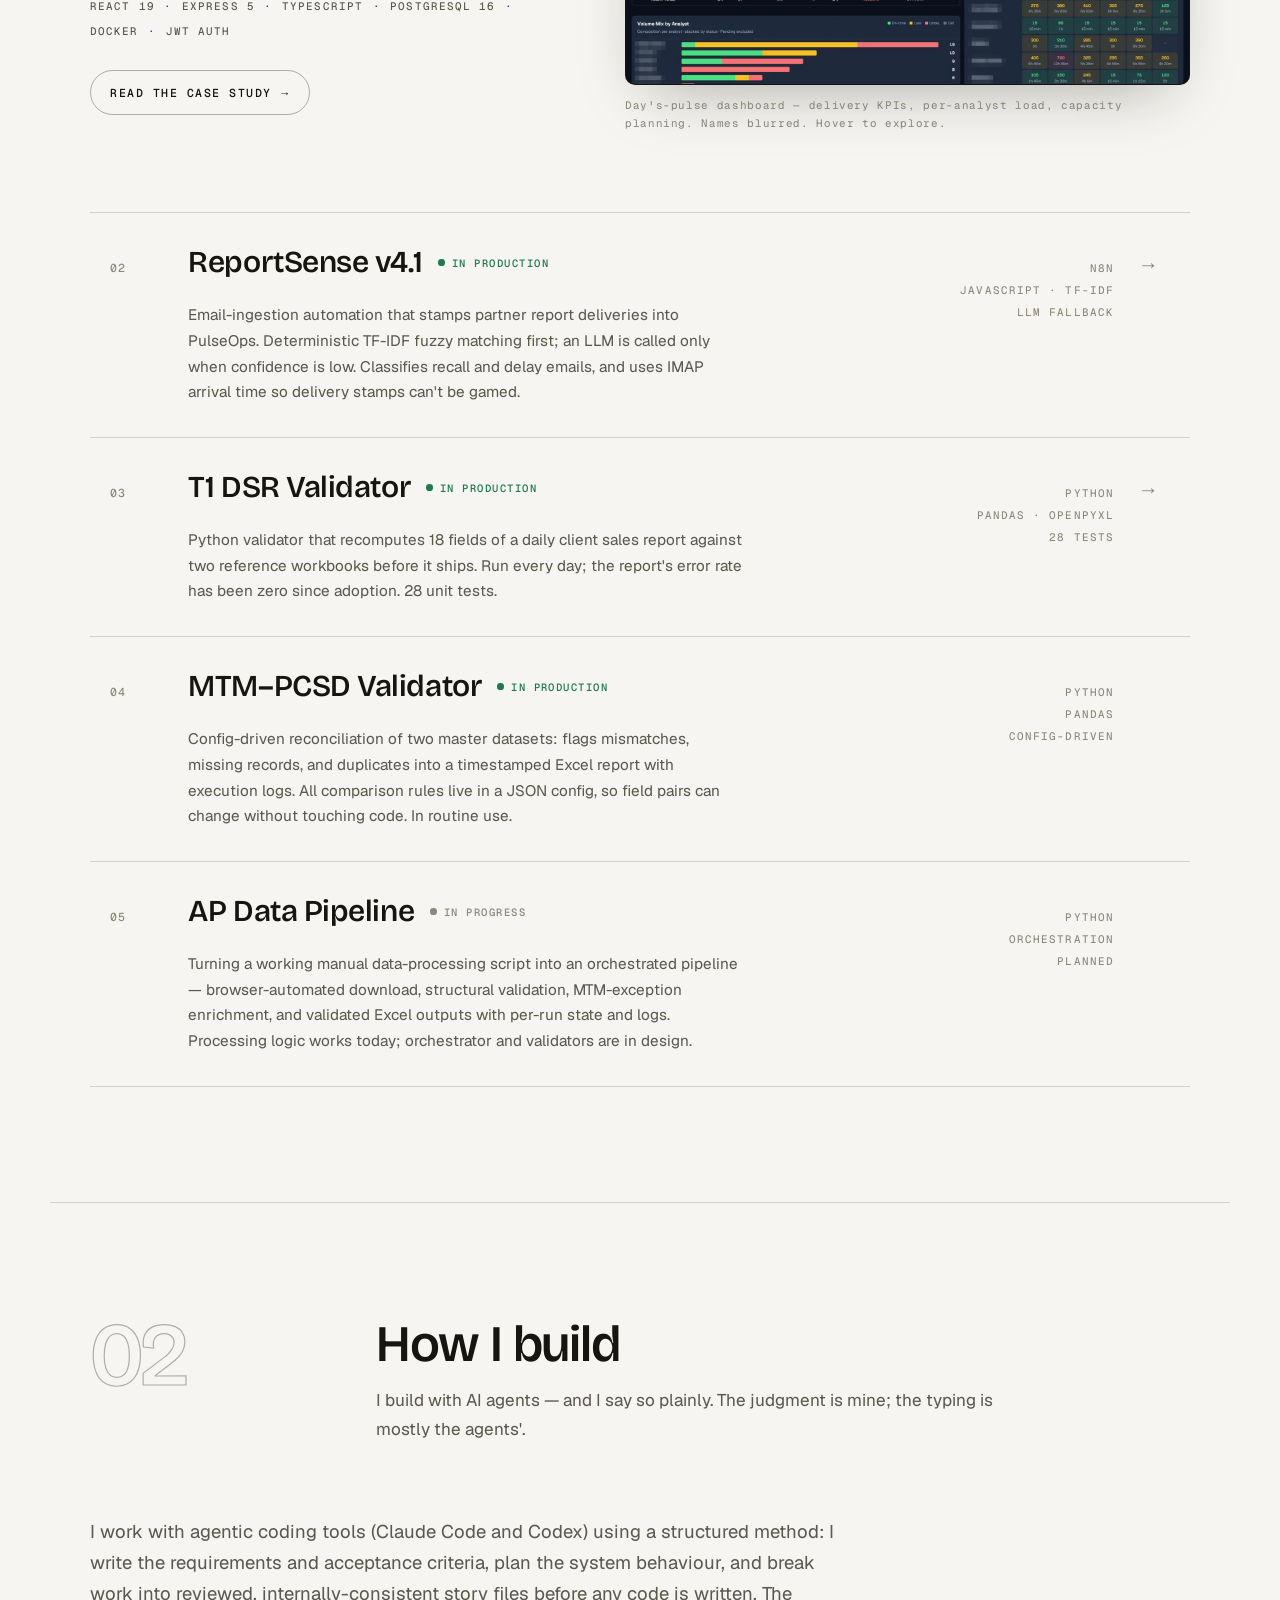
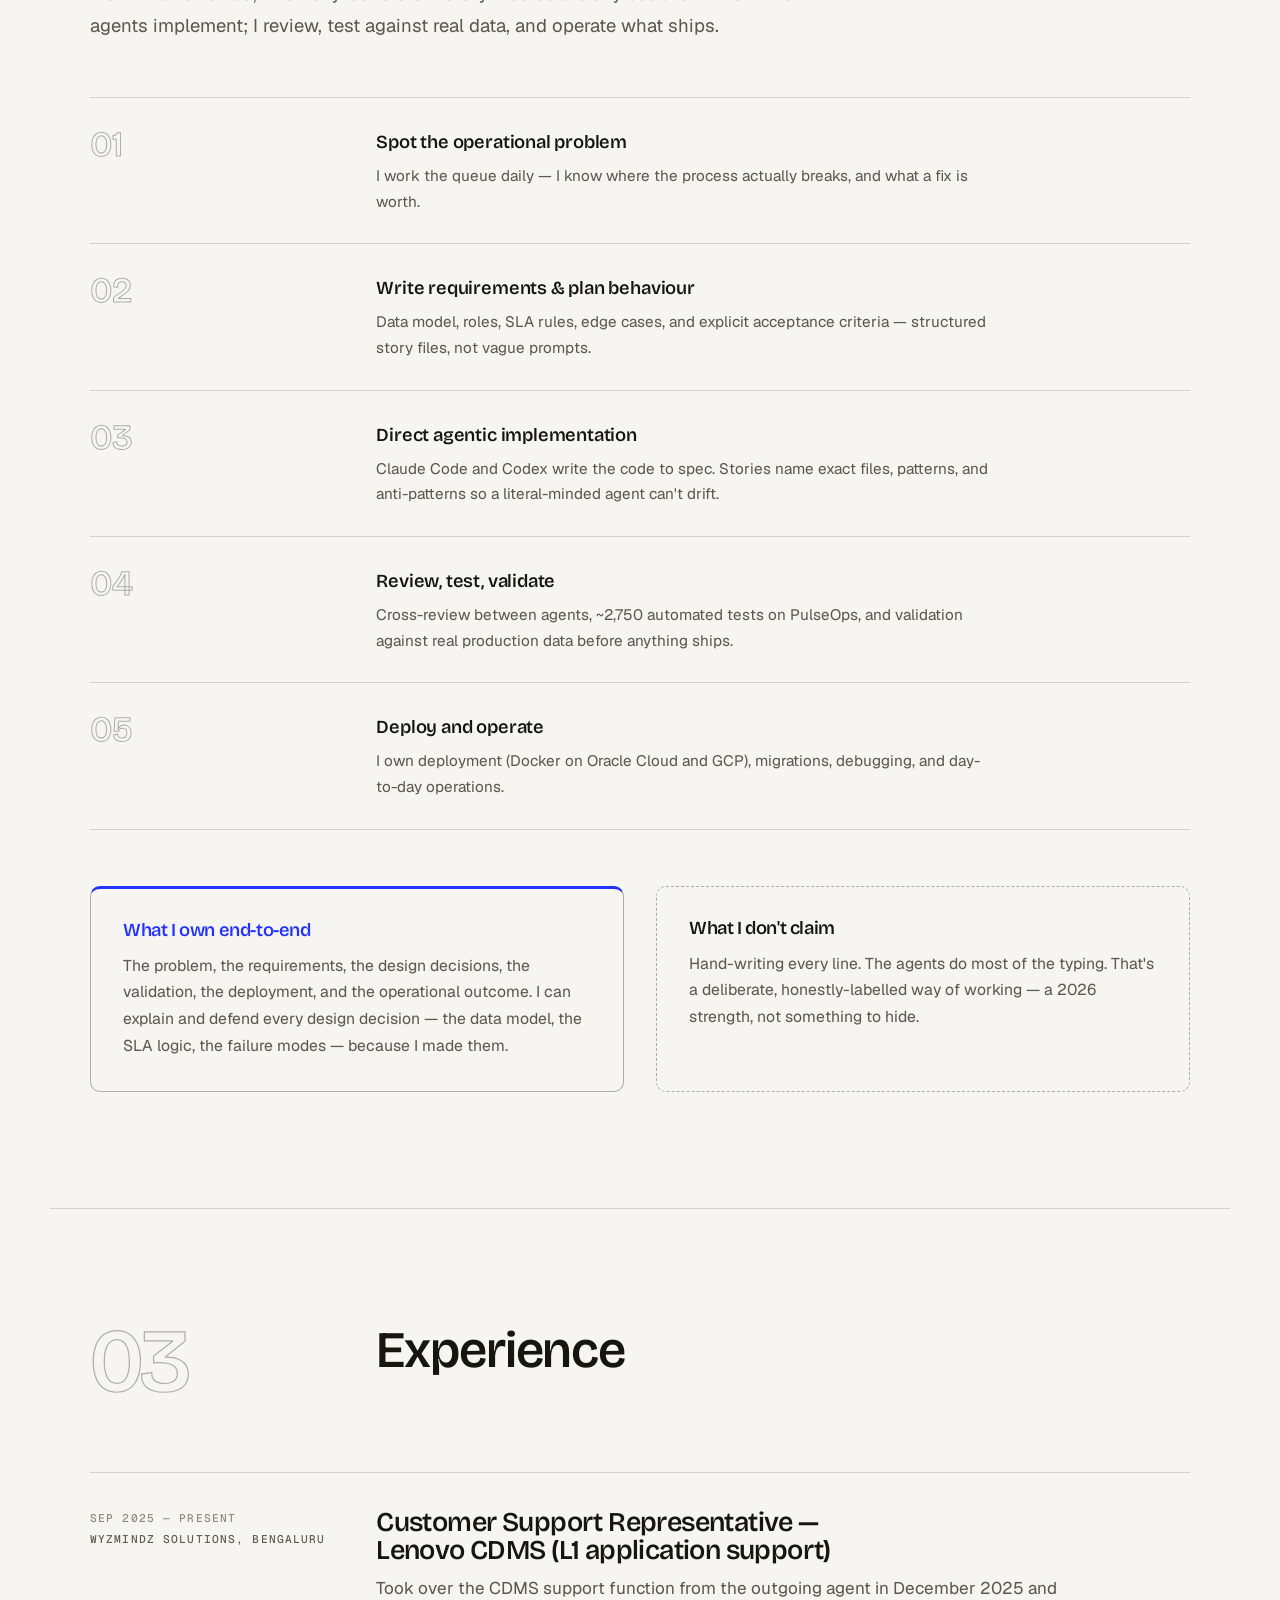
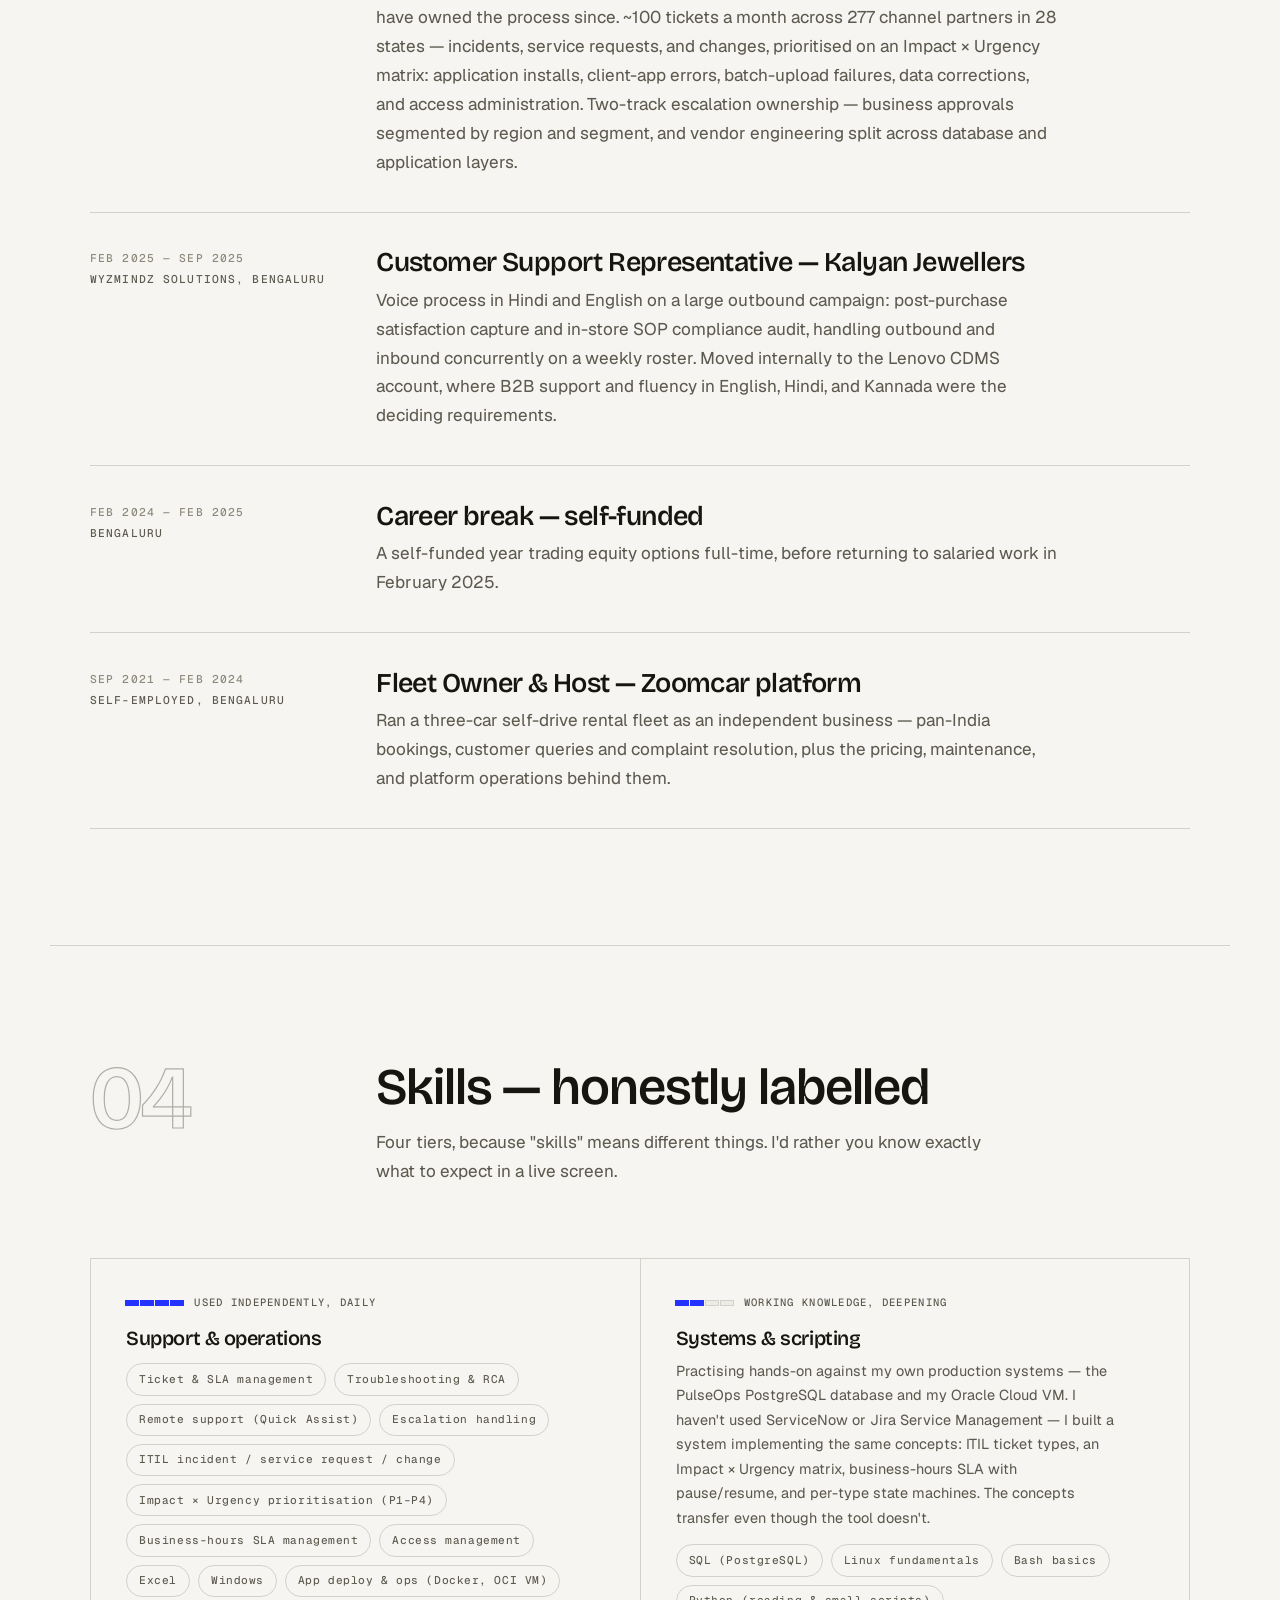
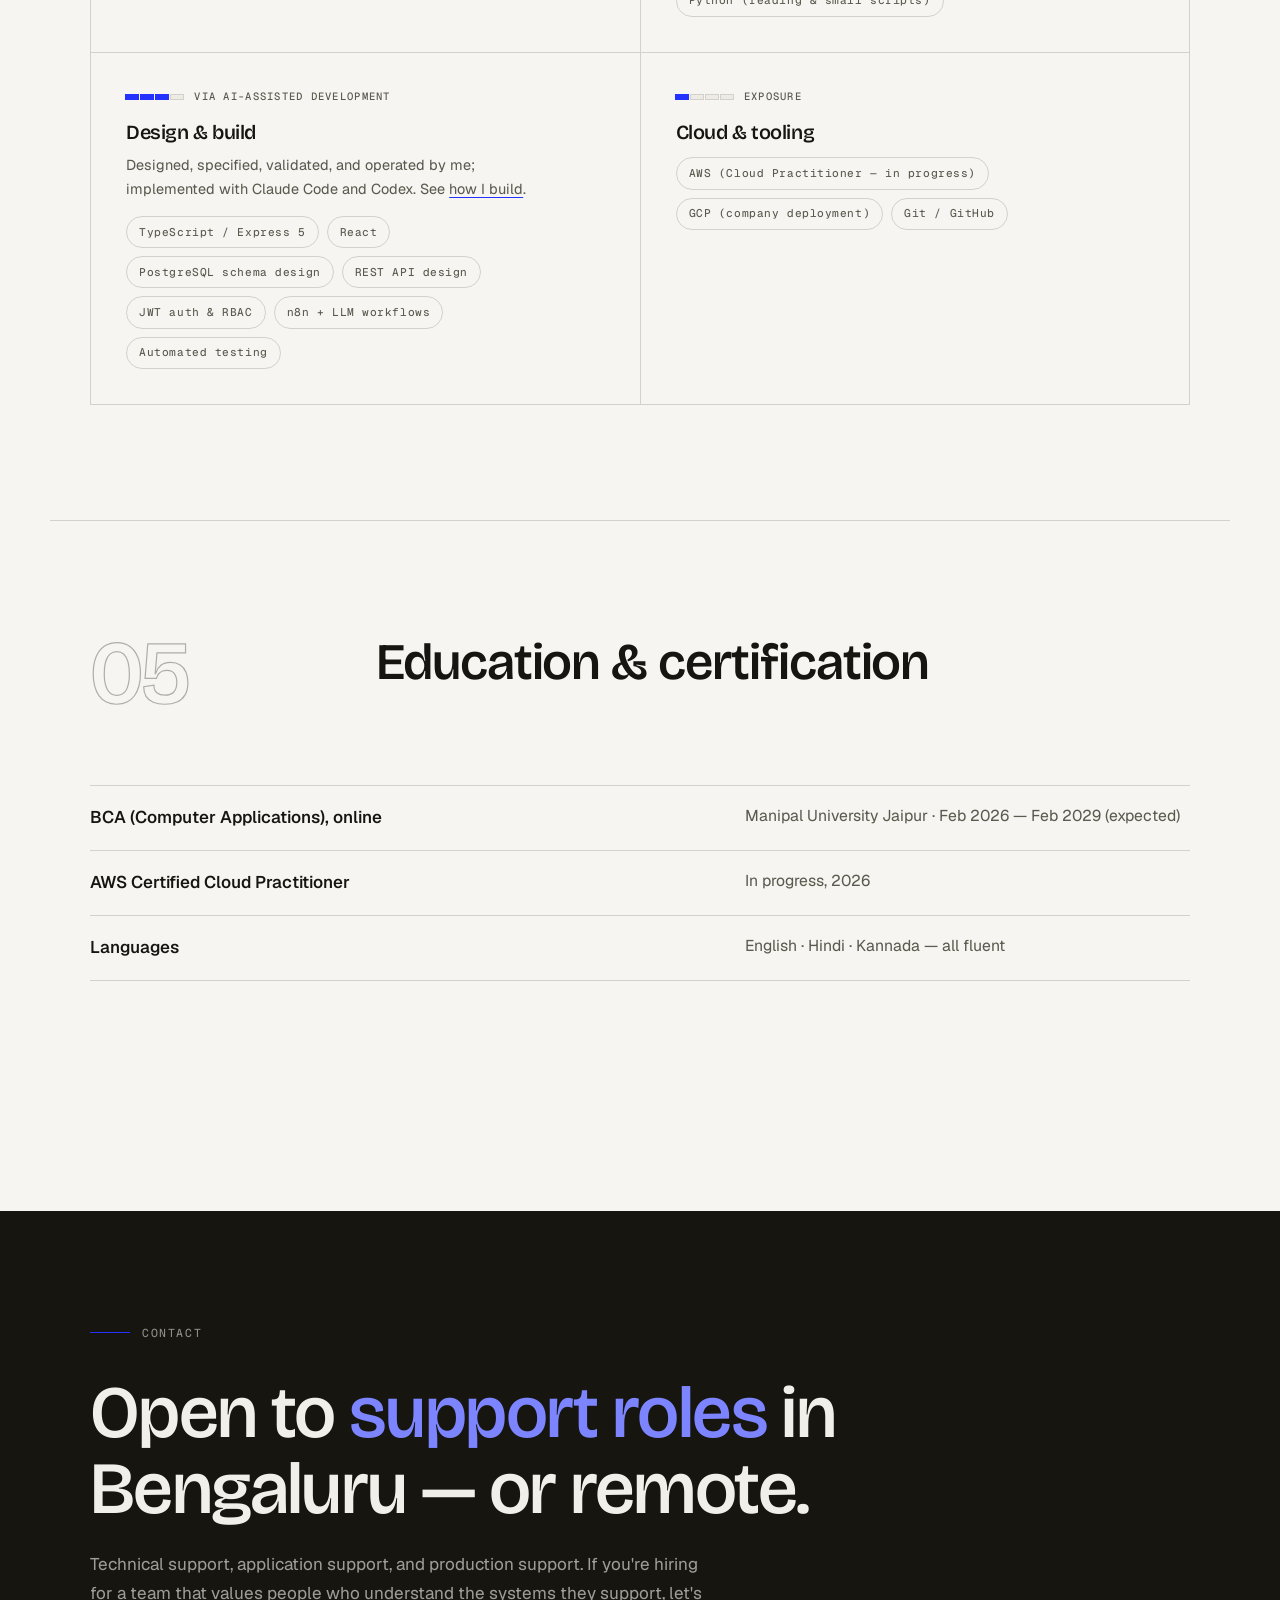
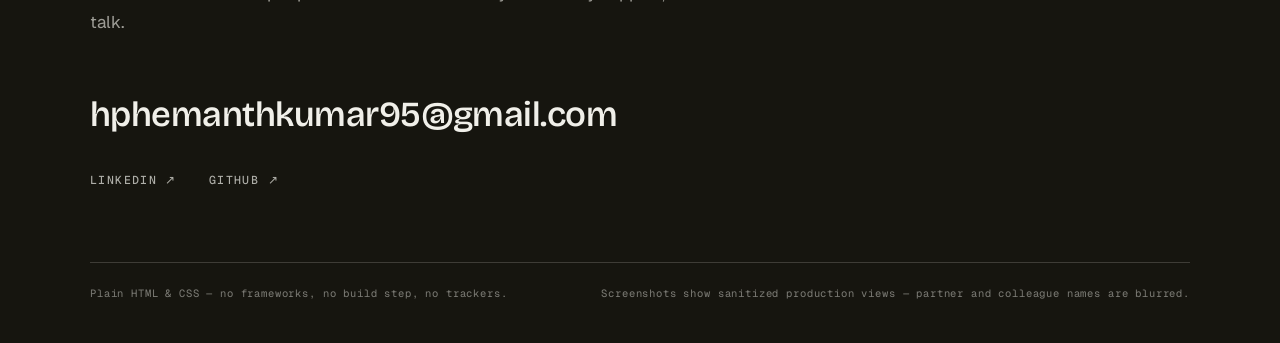
==== commit e7ee92f3: "Replace unfulfilled artifact promises with honest availability statements" ====
--- a/index.html
+++ b/index.html
@@ -407,7 +407,7 @@
     </div>
     <div class="footer-note">
       <span>Plain HTML &amp; CSS — no frameworks, no build step, no trackers.</span>
-      <span>Screenshots show sanitized production views; a synthetic-data demo is being prepared.</span>
+      <span>Screenshots show sanitized production views — partner and colleague names are blurred.</span>
     </div>
   </div>
 </footer>
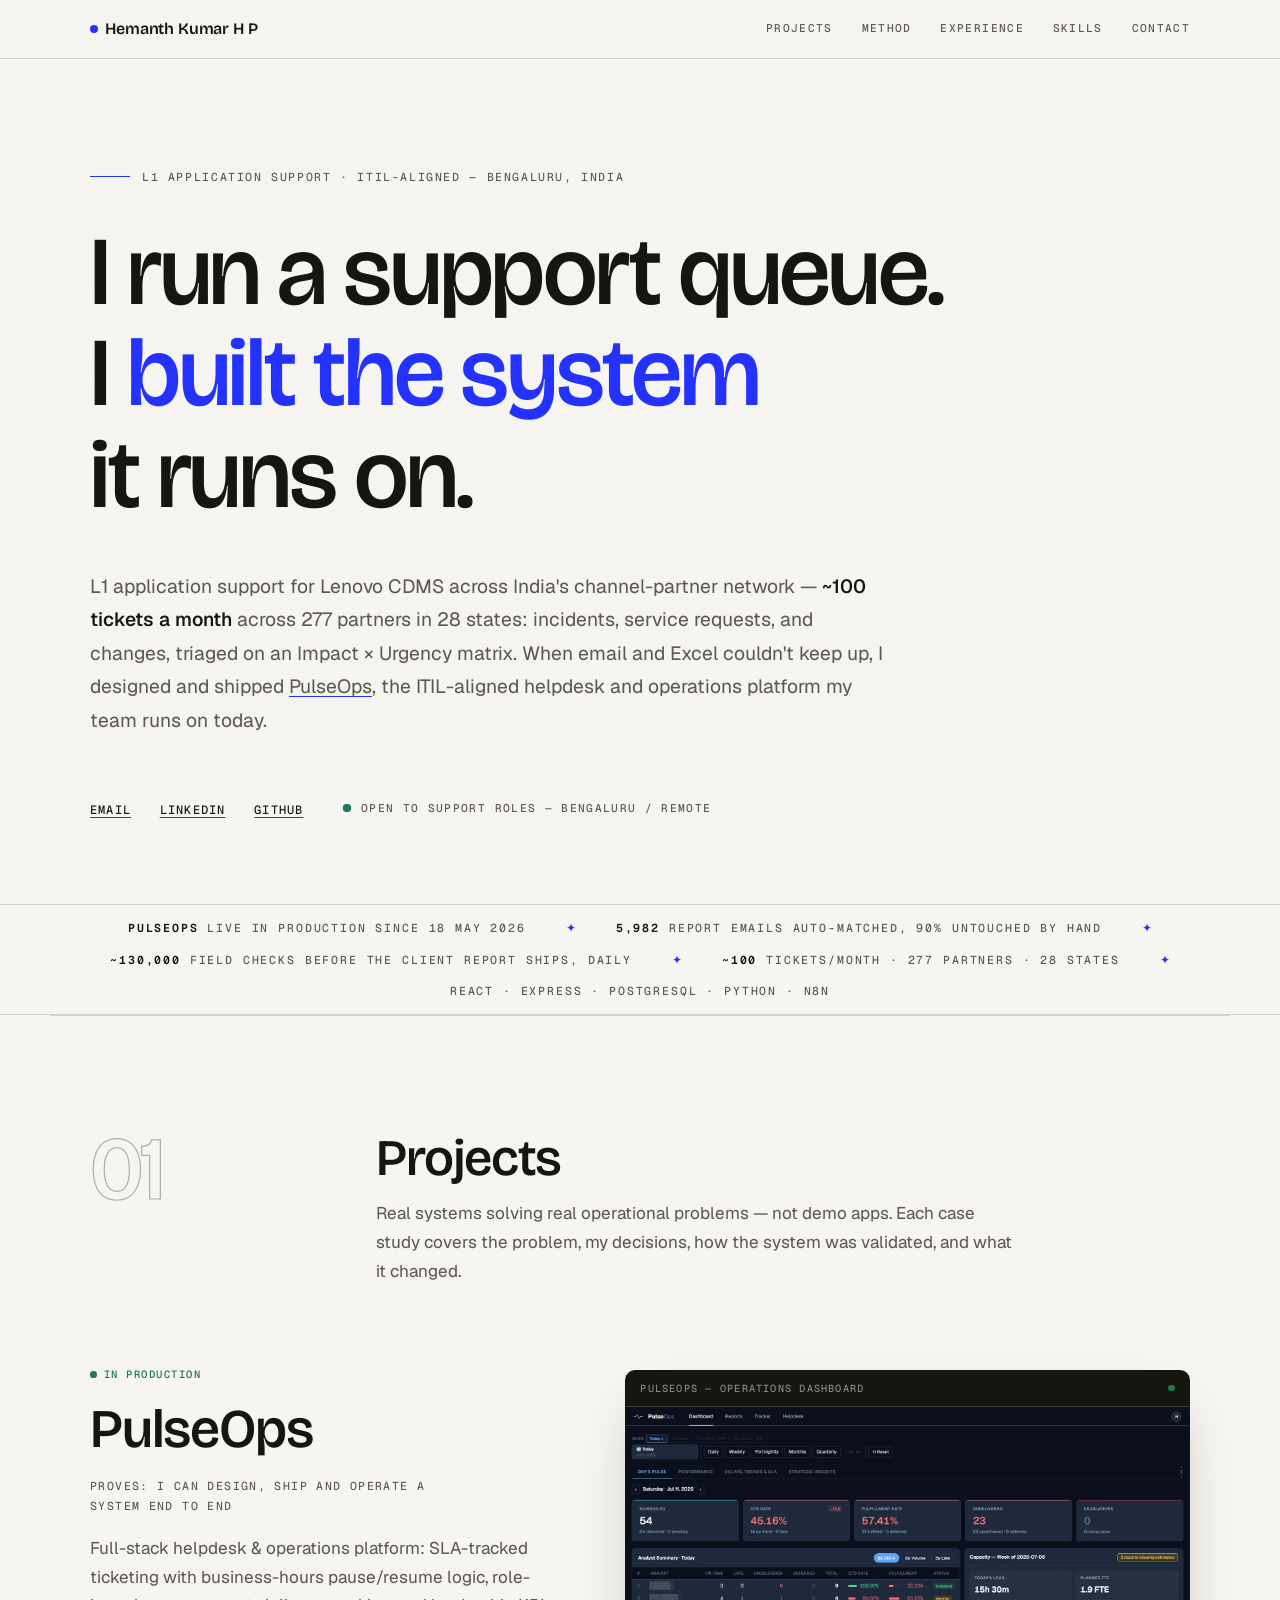
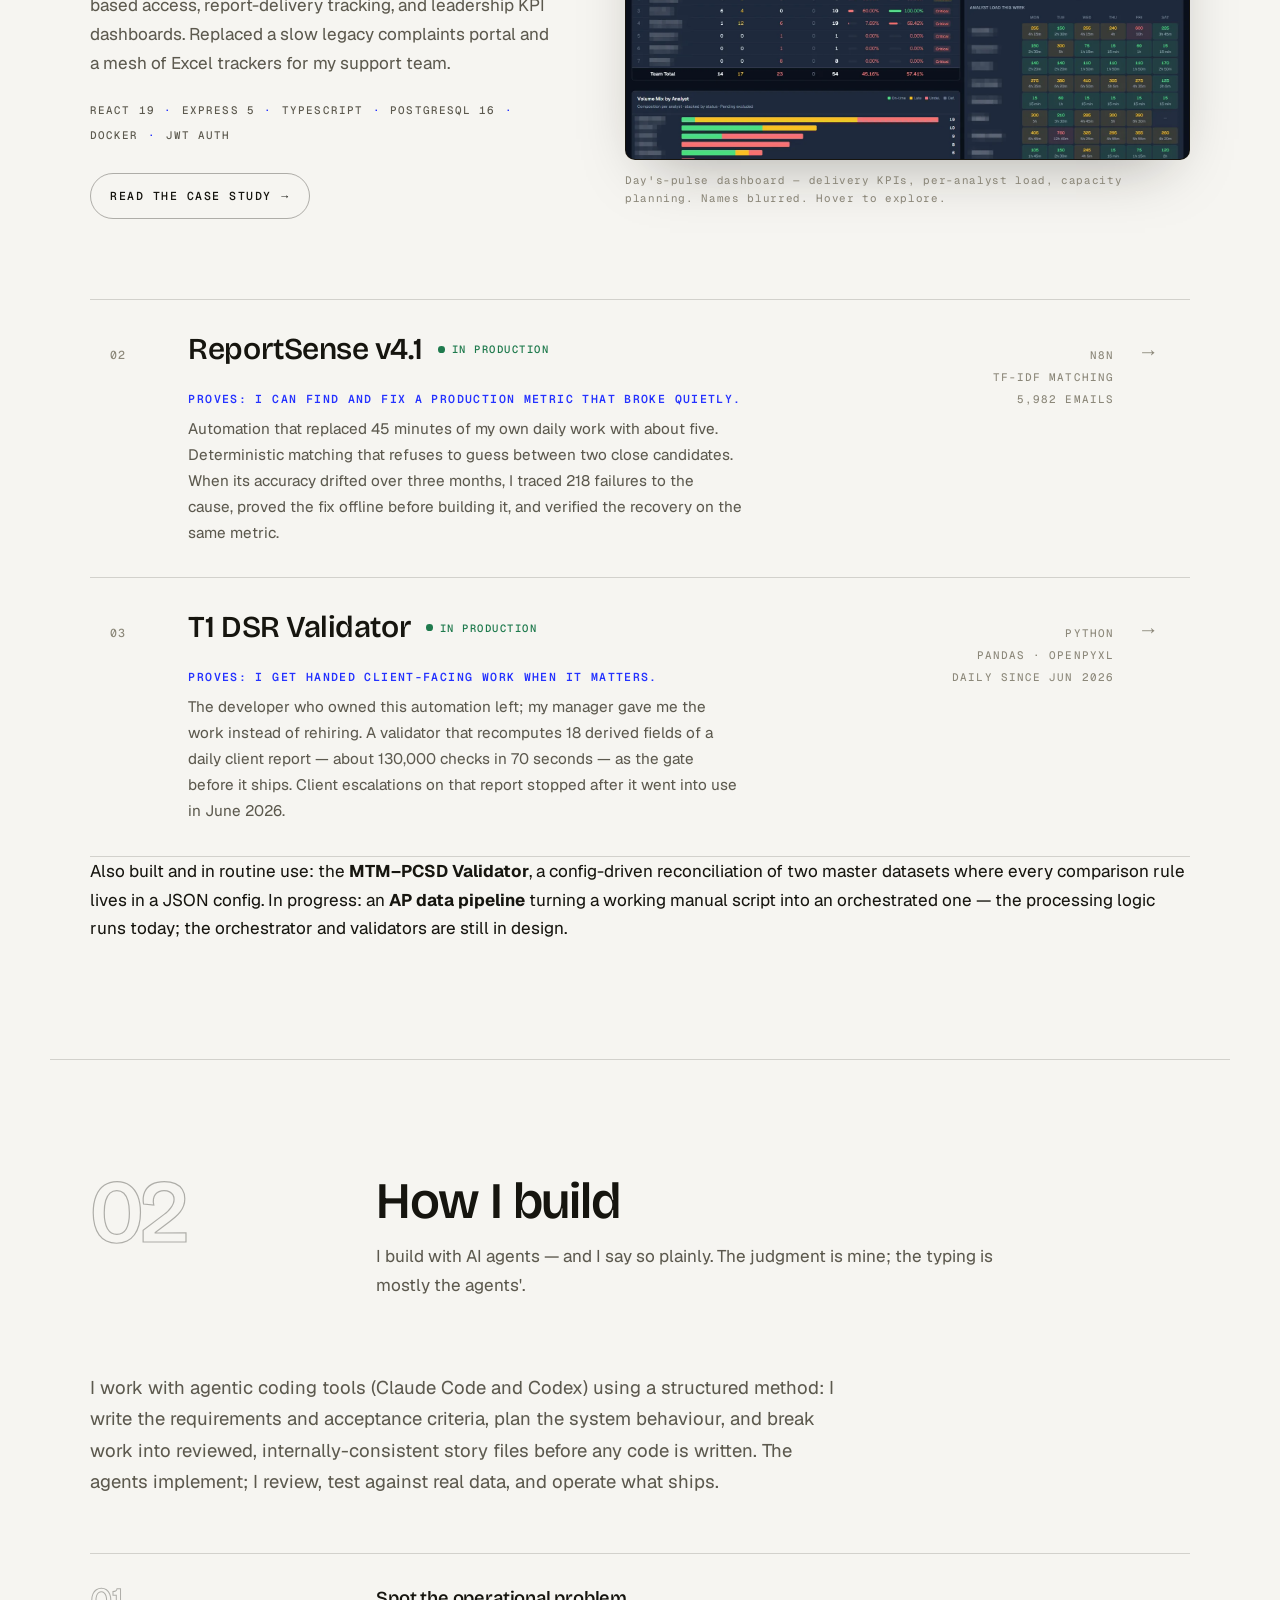
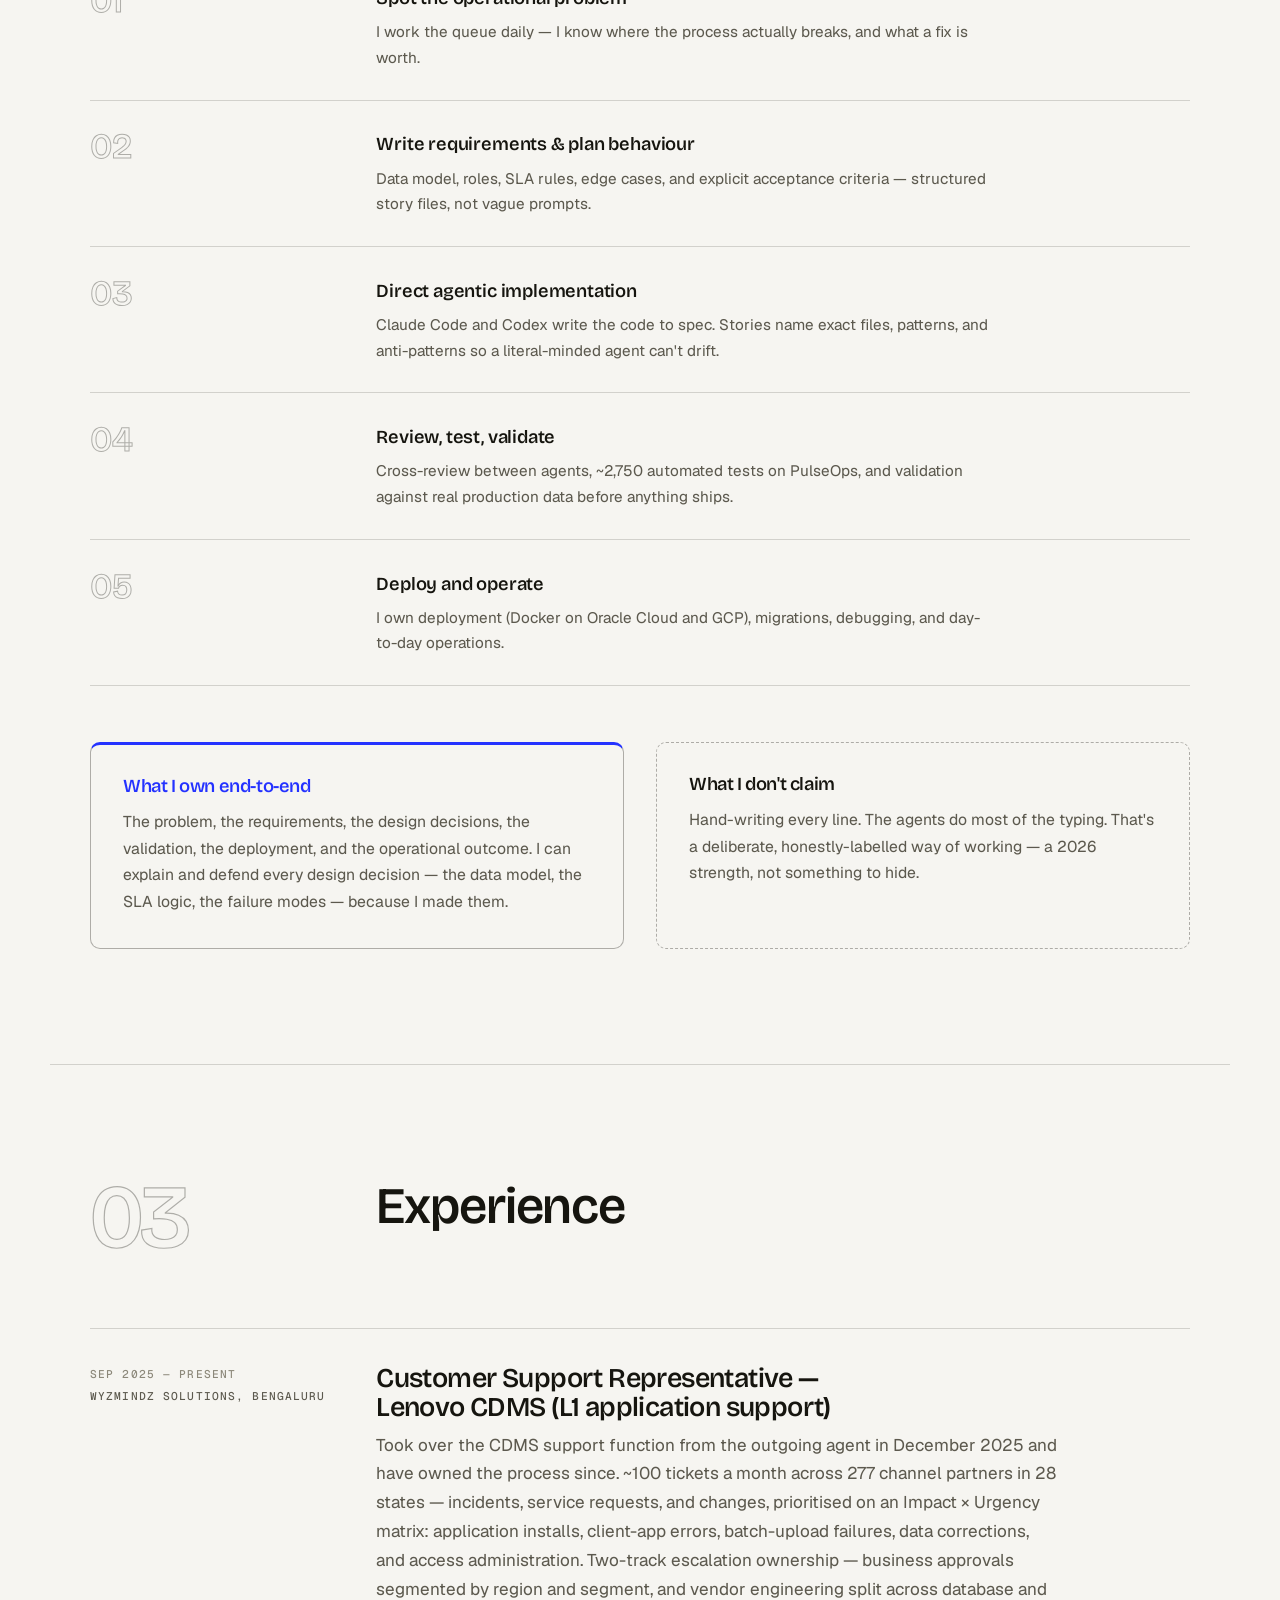
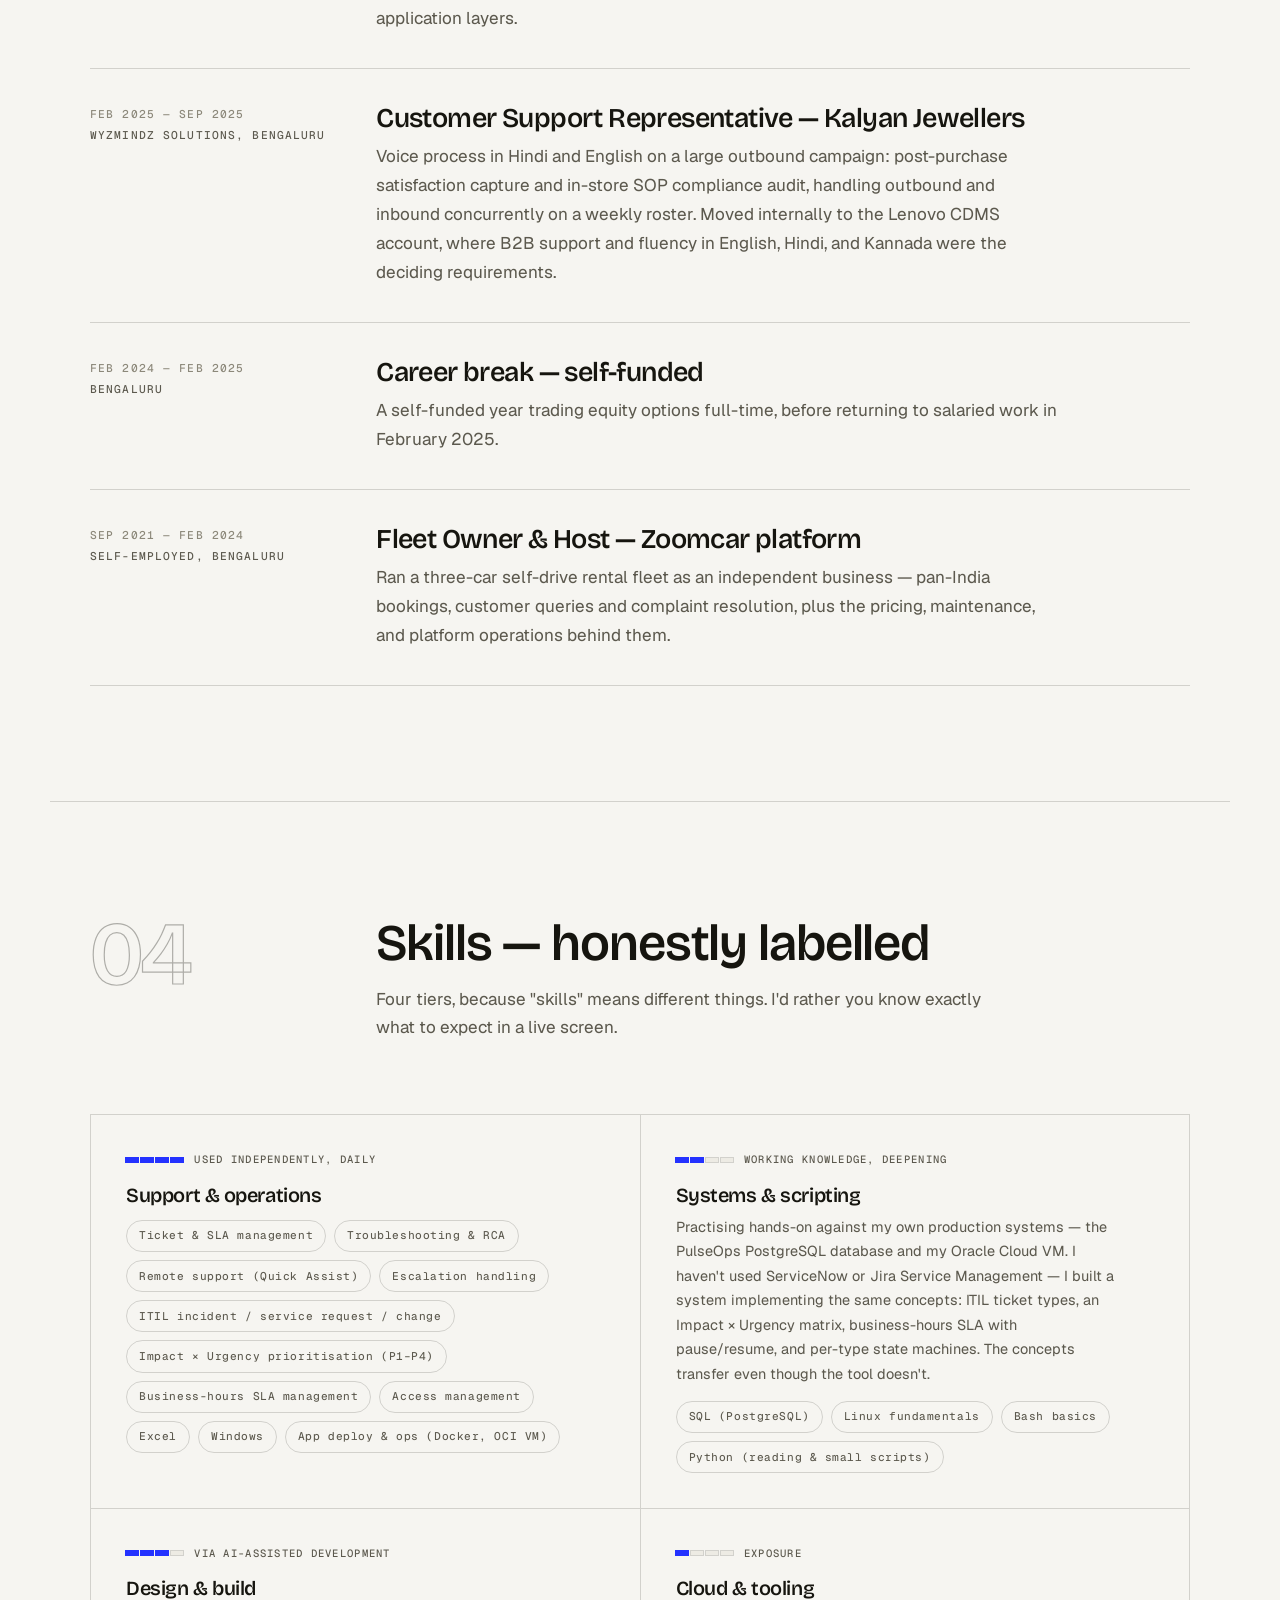
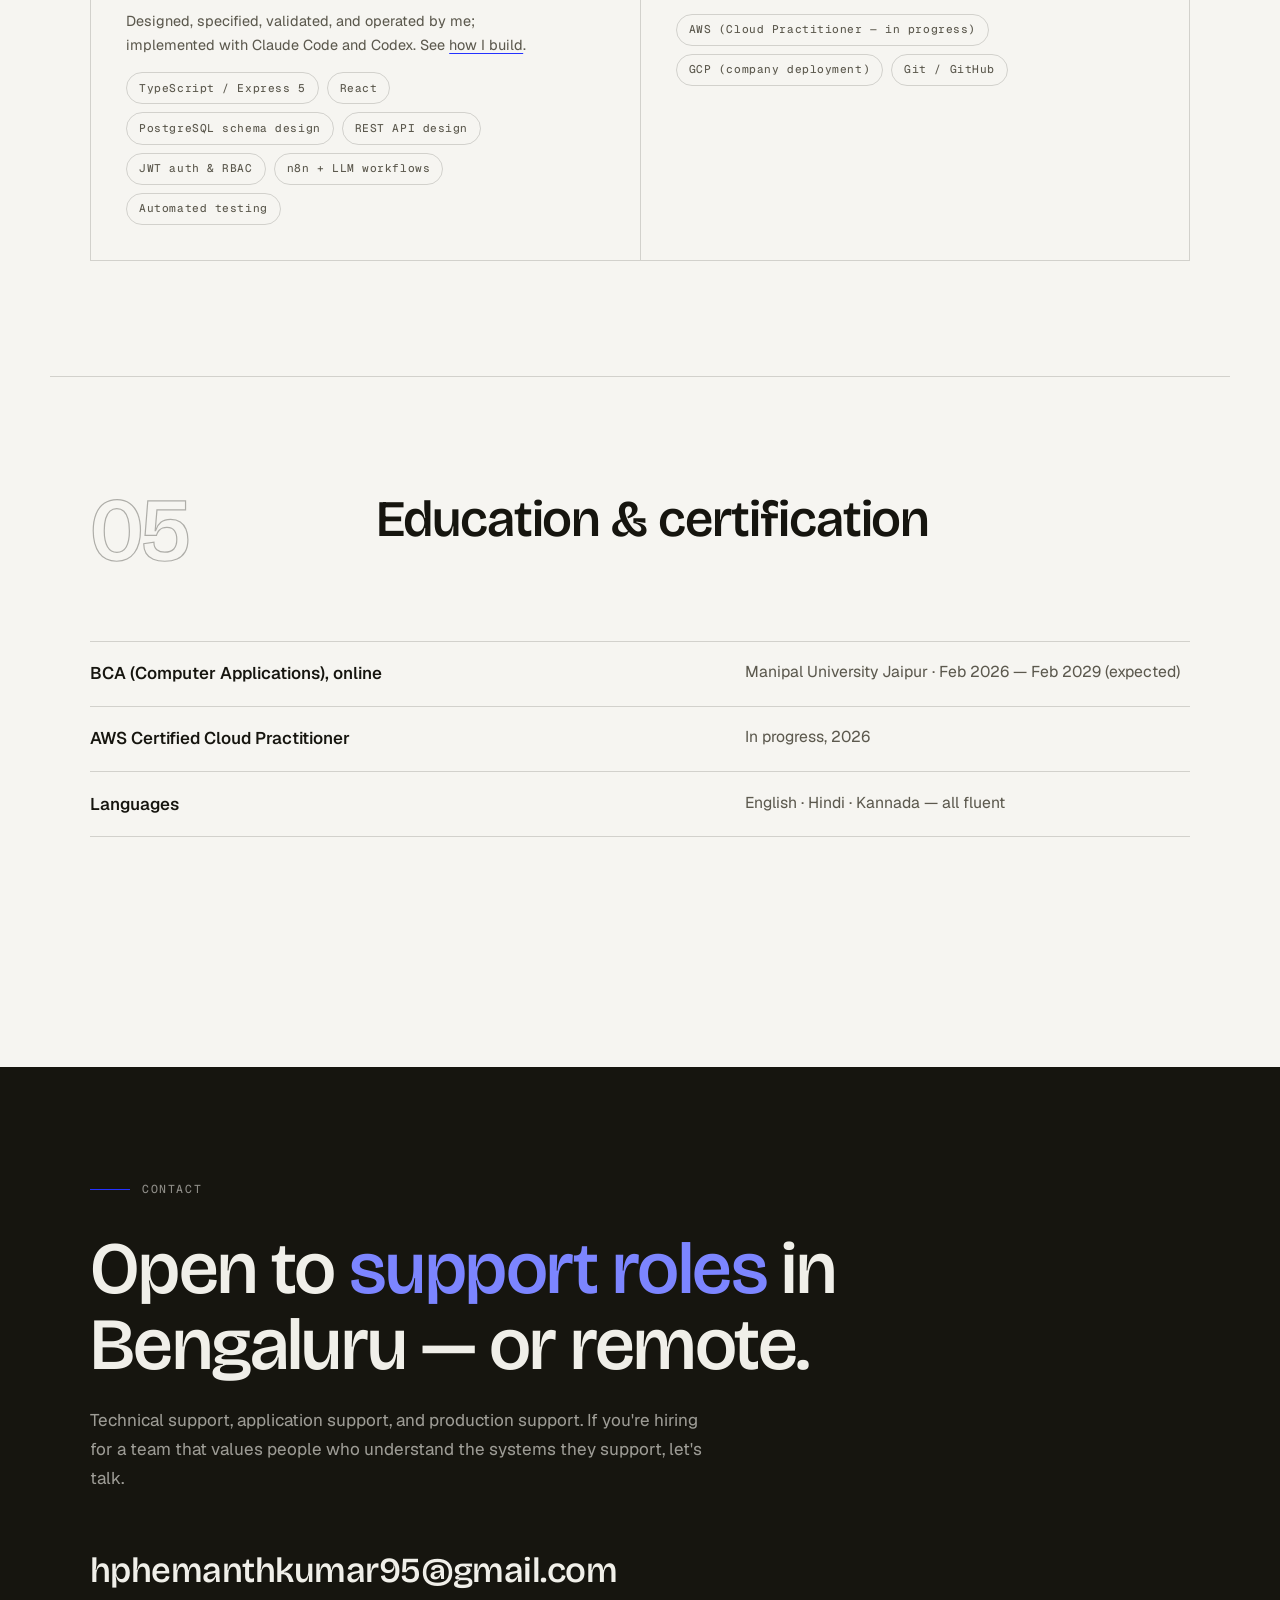
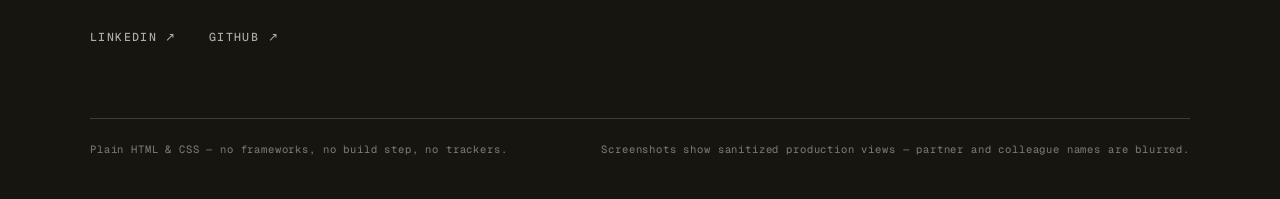
==== commit 9aeb9514: "Homepage: static evidence strip; projects grid states what each system proves" ====
--- a/index.html
+++ b/index.html
@@ -79,20 +79,15 @@
     </div>
   </section>
 
-  <!-- ============================ MARQUEE ============================ -->
-  <div class="marquee" aria-label="Key numbers">
+  <!-- ======================= EVIDENCE STRIP ======================= -->
+  <div class="marquee static" aria-label="Operating record">
     <div class="marquee-track">
       <div class="marquee-group">
-        <span><strong>~100</strong> tickets/month across 277 partners, 28 states</span><span class="sep" aria-hidden="true">✦</span>
-        <span><strong>2,750</strong> automated tests in the helpdesk platform I built</span><span class="sep" aria-hidden="true">✦</span>
-        <span><strong>Live</strong> in production since 18 May 2026 — PulseOps</span><span class="sep" aria-hidden="true">✦</span>
-        <span><strong>12</strong> months in application support, 19 in support</span><span class="sep" aria-hidden="true">✦</span>
-      </div>
-      <div class="marquee-group" aria-hidden="true">
-        <span><strong>~100</strong> tickets/month across 277 partners, 28 states</span><span class="sep">✦</span>
-        <span><strong>2,750</strong> automated tests in the helpdesk platform I built</span><span class="sep">✦</span>
-        <span><strong>Live</strong> in production since 18 May 2026 — PulseOps</span><span class="sep">✦</span>
-        <span><strong>12</strong> months in application support, 19 in support</span><span class="sep">✦</span>
+        <span><strong>PulseOps</strong> live in production since 18 May 2026</span><span class="sep" aria-hidden="true">✦</span>
+        <span><strong>5,982</strong> report emails auto-matched, 90% untouched by hand</span><span class="sep" aria-hidden="true">✦</span>
+        <span><strong>~130,000</strong> field checks before the client report ships, daily</span><span class="sep" aria-hidden="true">✦</span>
+        <span><strong>~100</strong> tickets/month · 277 partners · 28 states</span><span class="sep" aria-hidden="true">✦</span>
+        <span>React · Express · PostgreSQL · Python · n8n</span>
       </div>
     </div>
   </div>
@@ -116,6 +111,7 @@
       <div class="flagship-body reveal">
         <span class="badge">In production</span>
         <h3><a href="projects/pulseops.html">PulseOps</a></h3>
+        <p class="proj-proves mono">Proves: I can design, ship and operate a system end to end</p>
         <p>
           Full-stack helpdesk &amp; operations platform: SLA-tracked ticketing
           with business-hours pause/resume logic, role-based access,
@@ -147,33 +143,28 @@
       <a class="proj-row" href="projects/reportsense.html">
         <span class="proj-idx" aria-hidden="true">02</span>
         <span class="proj-name">ReportSense v4.1 <span class="badge">In production</span></span>
-        <span class="proj-desc">Email-ingestion automation that stamps partner report deliveries into PulseOps. Deterministic TF-IDF fuzzy matching first; an LLM is called only when confidence is low. Classifies recall and delay emails, and uses IMAP arrival time so delivery stamps can't be gamed.</span>
-        <span class="proj-meta">n8n<br>JavaScript · TF-IDF<br>LLM fallback</span>
+        <span class="proj-desc"><em>Proves: I can find and fix a production metric that broke quietly.</em> Automation that replaced 45 minutes of my own daily work with about five. Deterministic matching that refuses to guess between two close candidates. When its accuracy drifted over three months, I traced 218 failures to the cause, proved the fix offline before building it, and verified the recovery on the same metric.</span>
+        <span class="proj-meta">n8n<br>TF-IDF matching<br>5,982 emails</span>
         <span class="proj-arrow" aria-hidden="true">→</span>
       </a>
 
       <a class="proj-row" href="projects/t1-dsr-validator.html">
         <span class="proj-idx" aria-hidden="true">03</span>
         <span class="proj-name">T1 DSR Validator <span class="badge">In production</span></span>
-        <span class="proj-desc">Python validator that recomputes 18 fields of a daily client sales report against two reference workbooks before it ships. Run every day; the report's error rate has been zero since adoption. 28 unit tests.</span>
-        <span class="proj-meta">Python<br>pandas · openpyxl<br>28 tests</span>
+        <span class="proj-desc"><em>Proves: I get handed client-facing work when it matters.</em> The developer who owned this automation left; my manager gave me the work instead of rehiring. A validator that recomputes 18 derived fields of a daily client report — about 130,000 checks in 70 seconds — as the gate before it ships. Client escalations on that report stopped after it went into use in June 2026.</span>
+        <span class="proj-meta">Python<br>pandas · openpyxl<br>daily since Jun 2026</span>
         <span class="proj-arrow" aria-hidden="true">→</span>
       </a>
 
-      <div class="proj-row">
-        <span class="proj-idx" aria-hidden="true">04</span>
-        <span class="proj-name">MTM–PCSD Validator <span class="badge">In production</span></span>
-        <span class="proj-desc">Config-driven reconciliation of two master datasets: flags mismatches, missing records, and duplicates into a timestamped Excel report with execution logs. All comparison rules live in a JSON config, so field pairs can change without touching code. In routine use.</span>
-        <span class="proj-meta">Python<br>pandas<br>config-driven</span>
-      </div>
-
-      <div class="proj-row">
-        <span class="proj-idx" aria-hidden="true">05</span>
-        <span class="proj-name">AP Data Pipeline <span class="badge plain">In progress</span></span>
-        <span class="proj-desc">Turning a working manual data-processing script into an orchestrated pipeline — browser-automated download, structural validation, MTM-exception enrichment, and validated Excel outputs with per-run state and logs. Processing logic works today; orchestrator and validators are in design.</span>
-        <span class="proj-meta">Python<br>orchestration<br>planned</span>
-      </div>
-    </div>
+    </div>
+    <p class="note reveal">
+      Also built and in routine use: the <strong>MTM&ndash;PCSD Validator</strong>,
+      a config-driven reconciliation of two master datasets where every
+      comparison rule lives in a JSON config. In progress: an
+      <strong>AP data pipeline</strong> turning a working manual script into an
+      orchestrated one &mdash; the processing logic runs today; the orchestrator
+      and validators are still in design.
+    </p>
   </section>
 
   <!-- ============================ HOW I BUILD ============================ -->
--- a/styles.css
+++ b/styles.css
@@ -332,6 +332,28 @@
 .marquee-group span strong { color: var(--ink); font-weight: 620; }
 .marquee-group .sep { color: var(--accent); letter-spacing: 0; }
 @keyframes marquee { to { transform: translateX(calc(-50% - 1.75rem)); } }
+.marquee.static { overflow: visible; }
+.marquee.static .marquee-track { width: auto; flex-wrap: wrap; justify-content: center; }
+html.js .marquee.static .marquee-track { animation: none; }
+.marquee.static .marquee-group { flex-wrap: wrap; justify-content: center; gap: 0.75rem 2.5rem; }
+.proj-proves {
+  font-size: 0.72rem;
+  letter-spacing: 0.12em;
+  text-transform: uppercase;
+  color: var(--accent);
+  margin-bottom: 0.9rem;
+}
+.proj-desc em {
+  display: block;
+  font-style: normal;
+  font-family: var(--font-mono);
+  font-size: 0.72rem;
+  letter-spacing: 0.12em;
+  text-transform: uppercase;
+  color: var(--accent);
+  font-weight: 560;
+  margin-bottom: 0.5rem;
+}
 
 /* ---------- Sections ---------- */
 .section {
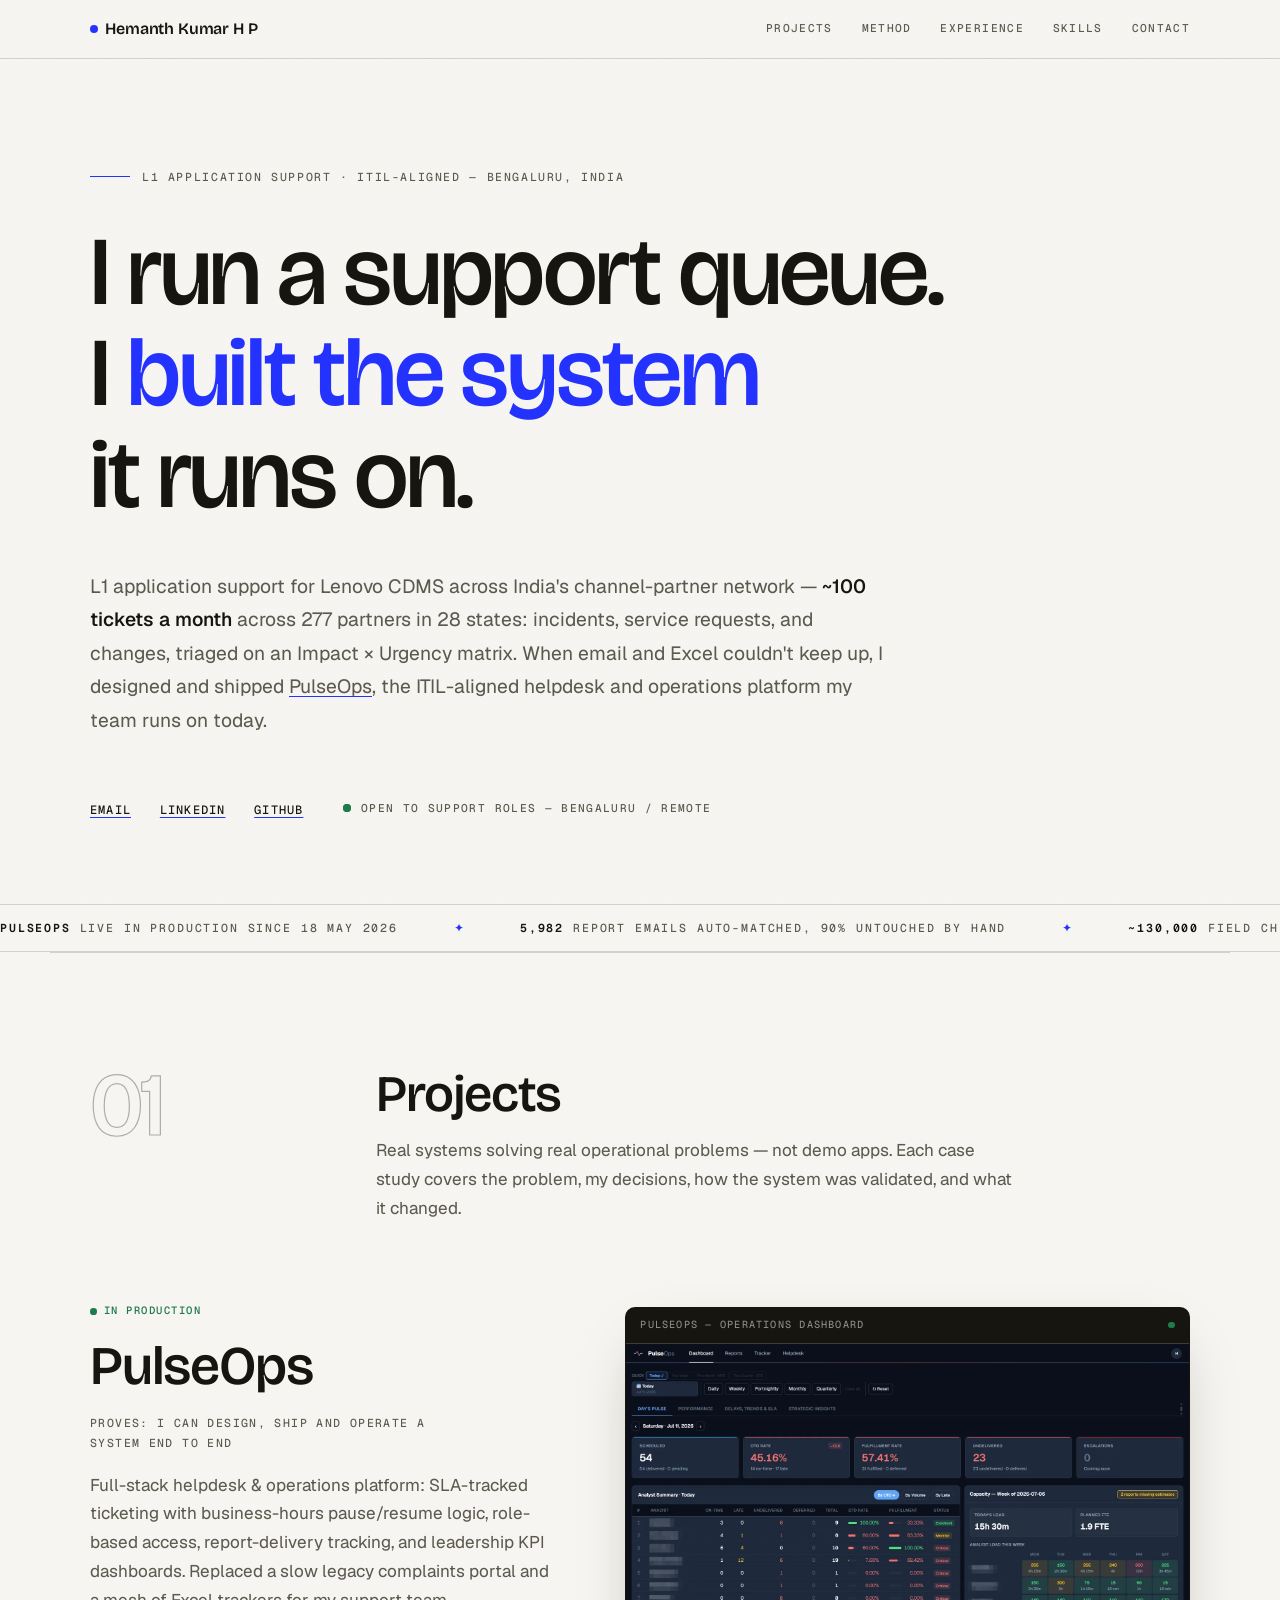
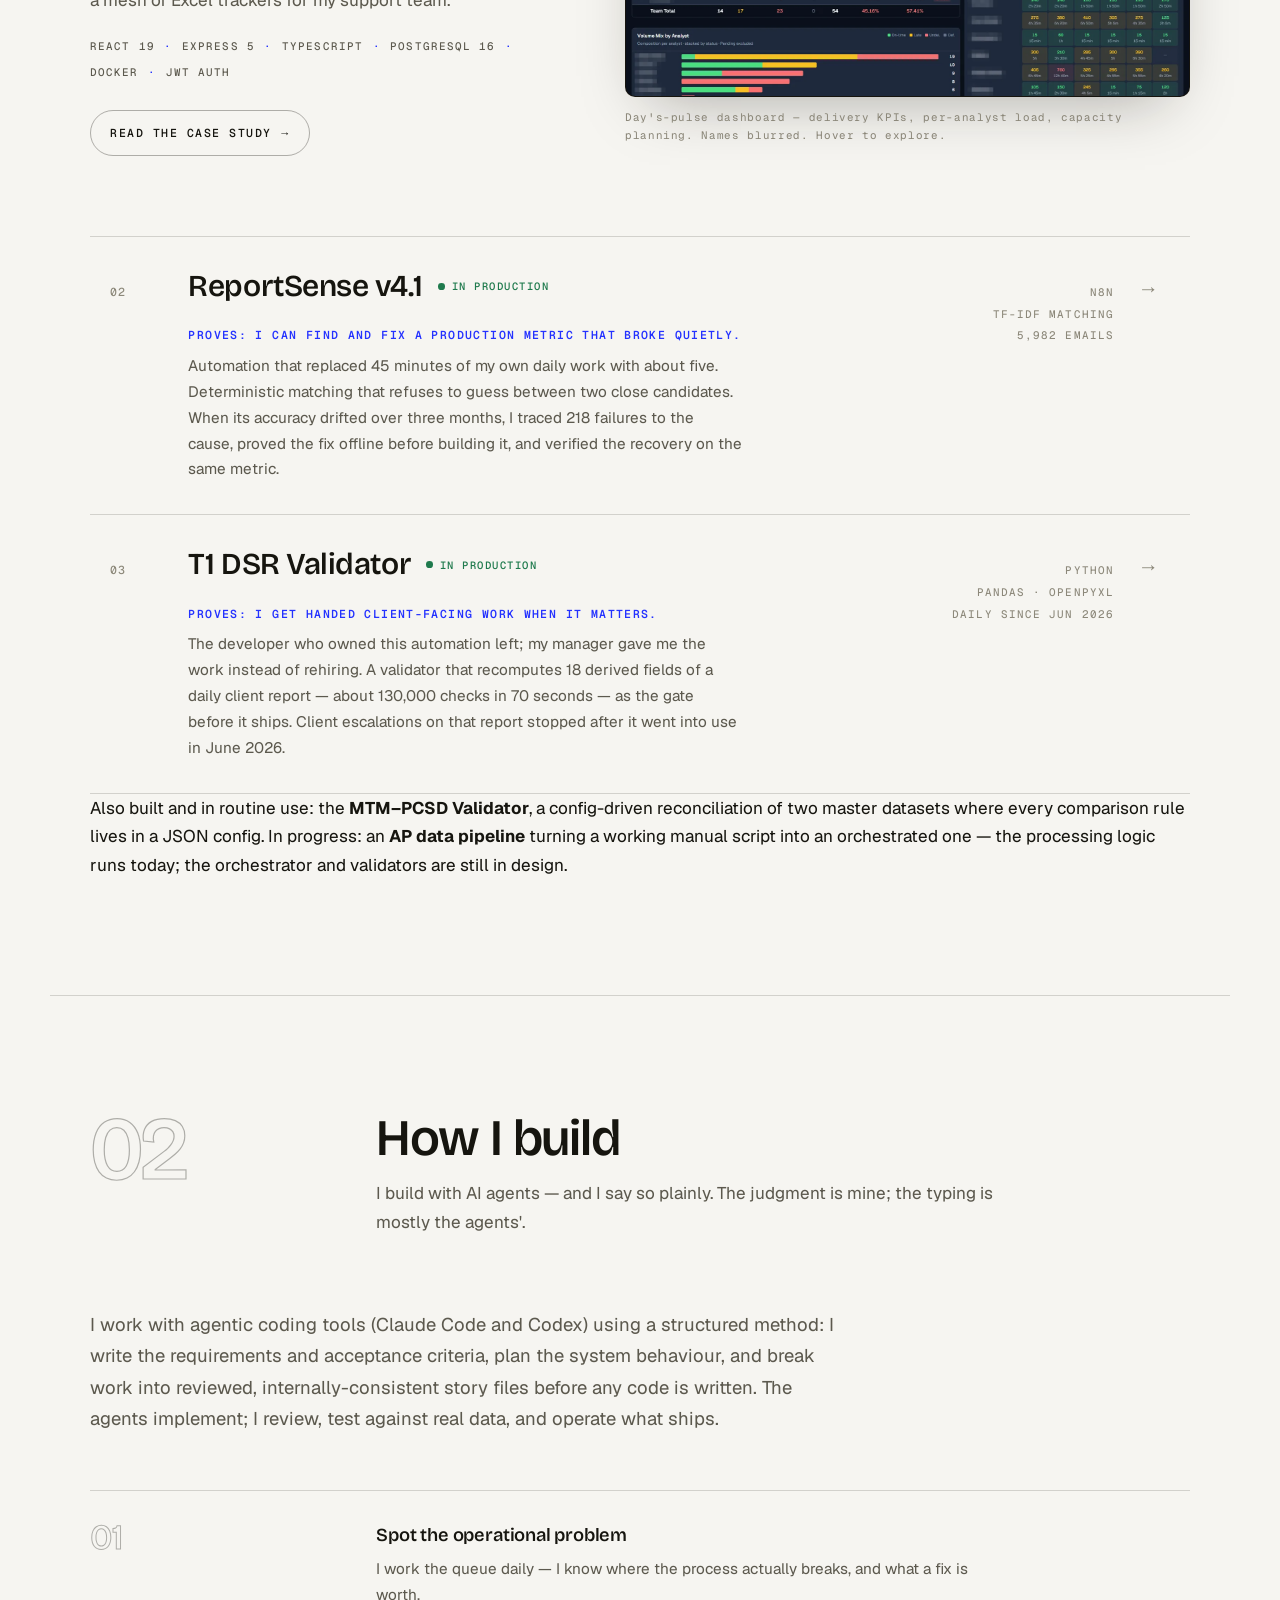
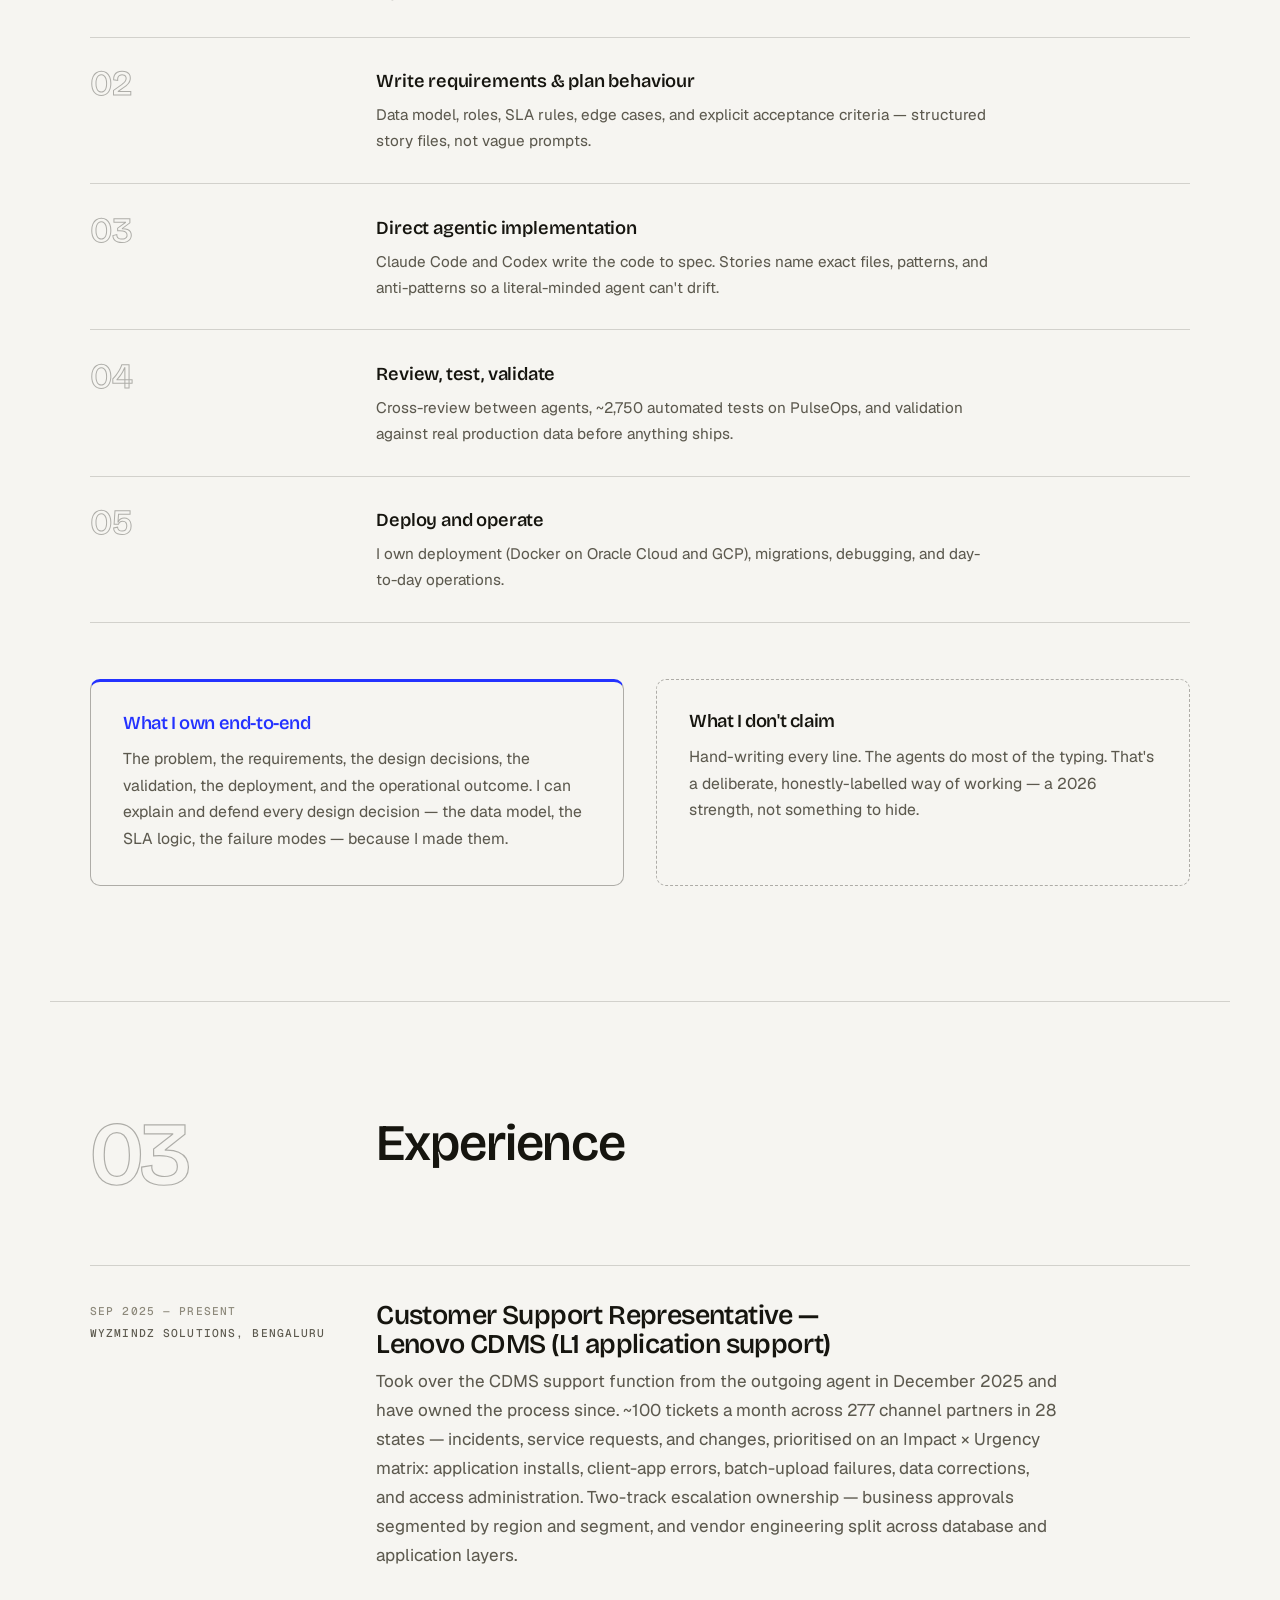
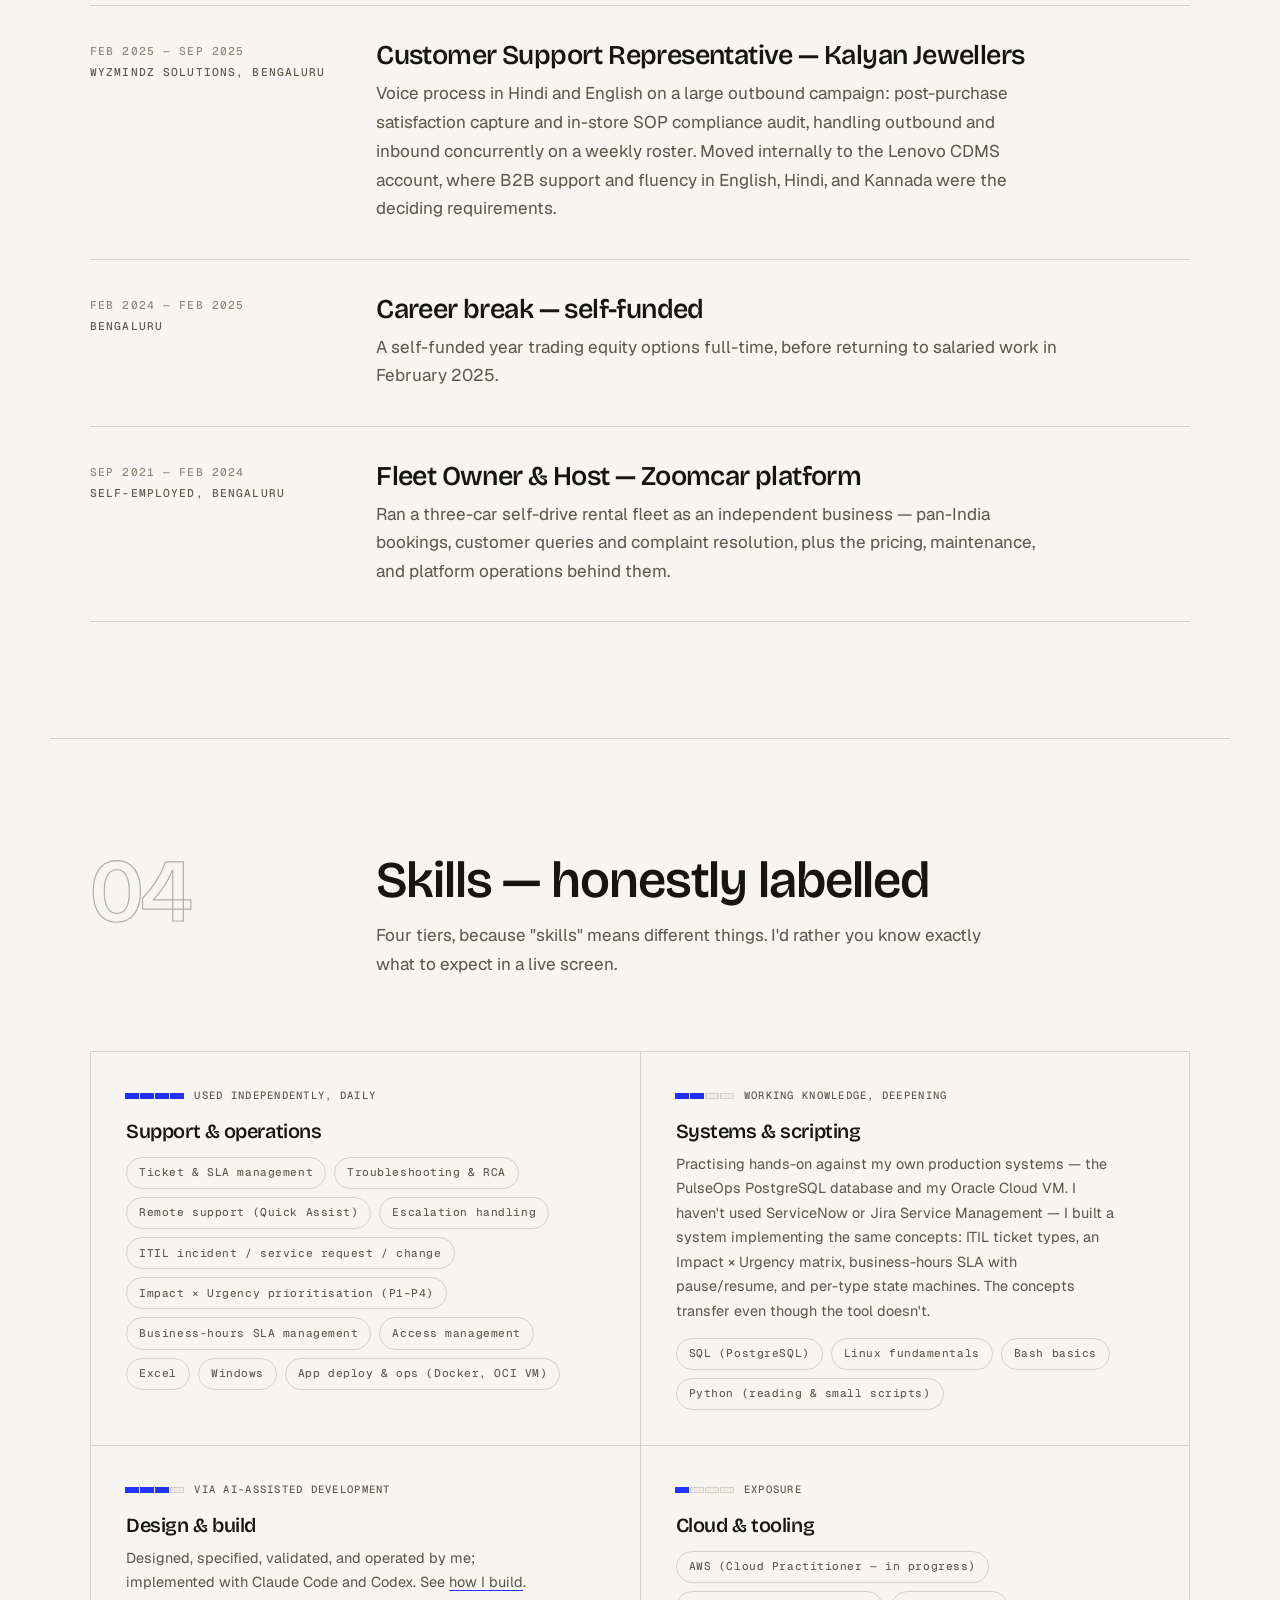
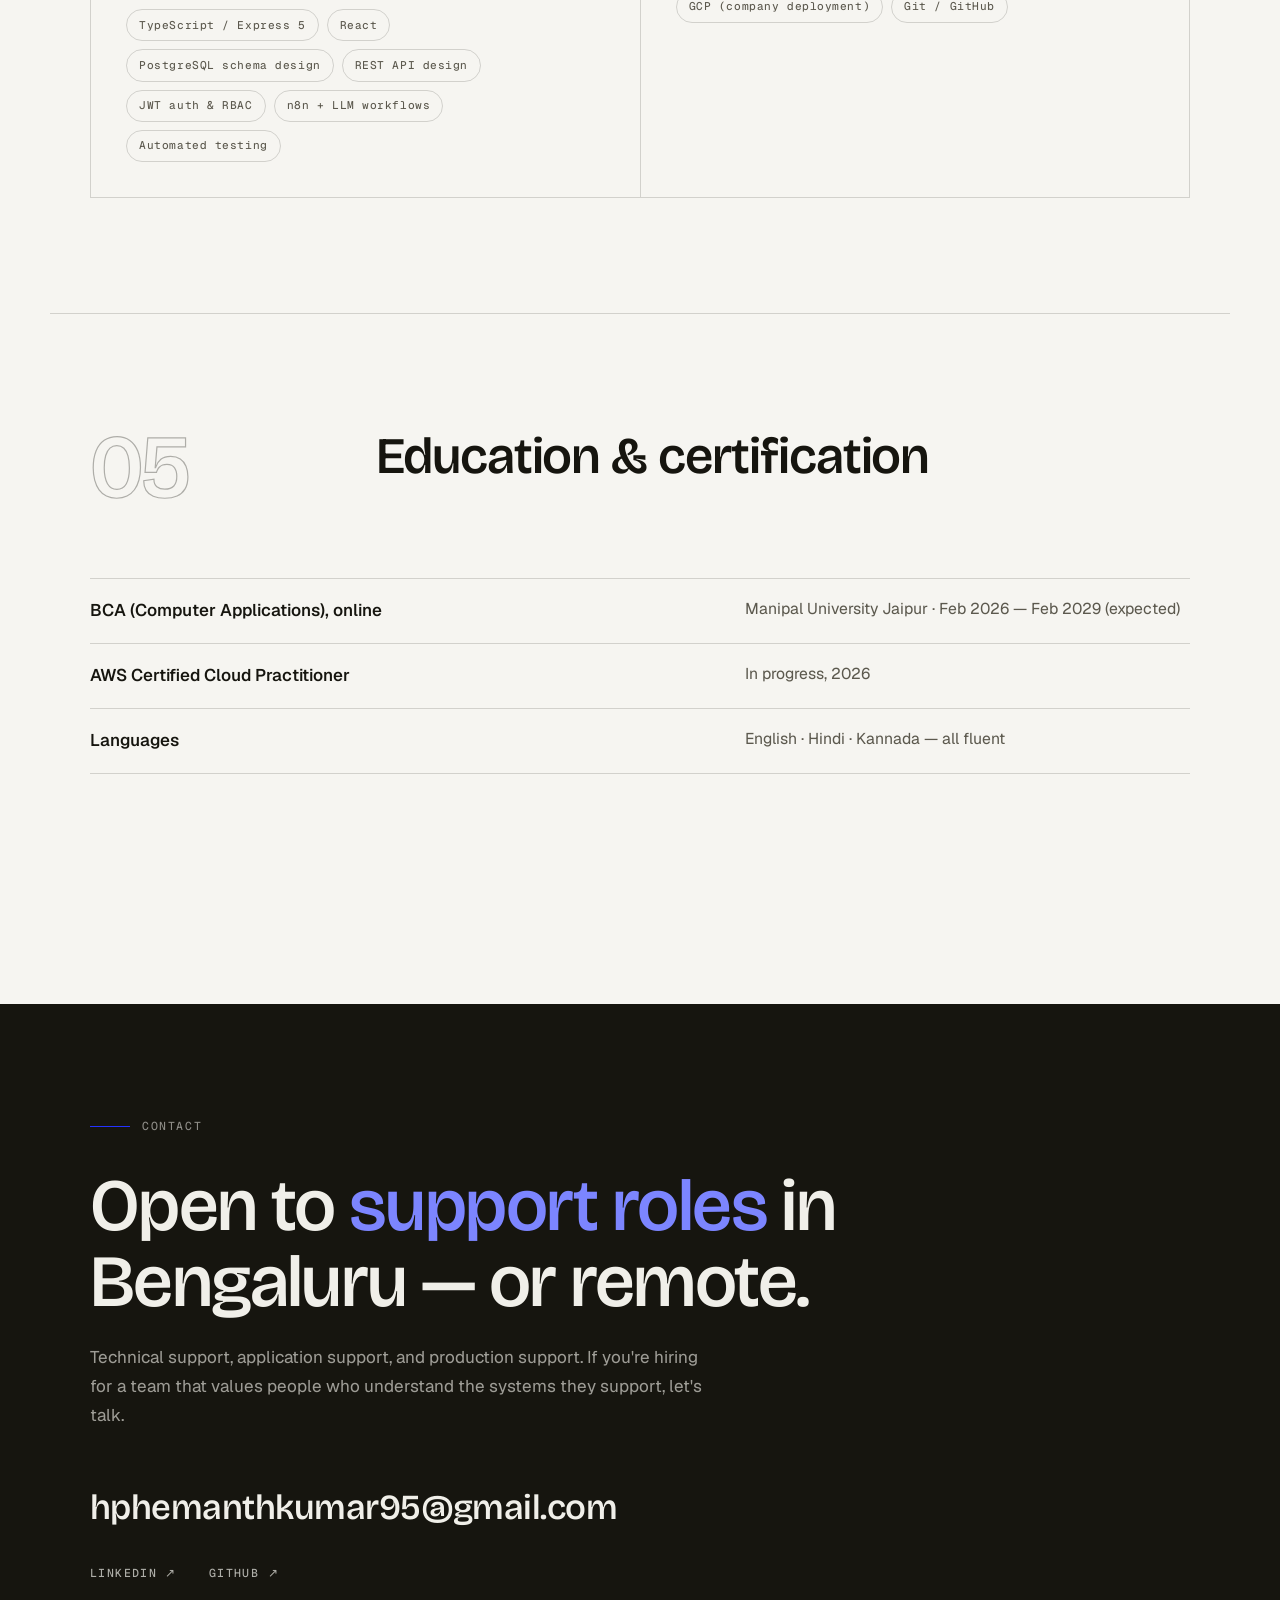
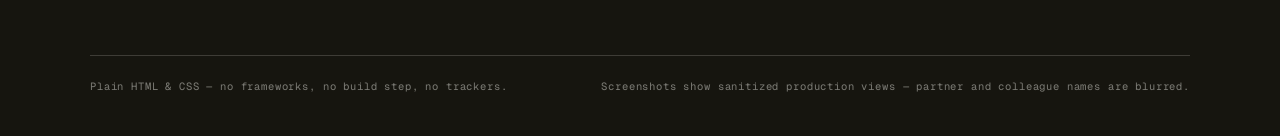
==== commit 1551c56a: "Restore scrolling ticker with corrected facts; pause on hover/focus" ====
--- a/index.html
+++ b/index.html
@@ -80,14 +80,21 @@
   </section>
 
   <!-- ======================= EVIDENCE STRIP ======================= -->
-  <div class="marquee static" aria-label="Operating record">
+  <div class="marquee" aria-label="Operating record">
     <div class="marquee-track">
       <div class="marquee-group">
         <span><strong>PulseOps</strong> live in production since 18 May 2026</span><span class="sep" aria-hidden="true">✦</span>
         <span><strong>5,982</strong> report emails auto-matched, 90% untouched by hand</span><span class="sep" aria-hidden="true">✦</span>
         <span><strong>~130,000</strong> field checks before the client report ships, daily</span><span class="sep" aria-hidden="true">✦</span>
         <span><strong>~100</strong> tickets/month · 277 partners · 28 states</span><span class="sep" aria-hidden="true">✦</span>
-        <span>React · Express · PostgreSQL · Python · n8n</span>
+        <span>React · Express · PostgreSQL · Python · n8n</span><span class="sep" aria-hidden="true">✦</span>
+      </div>
+      <div class="marquee-group" aria-hidden="true">
+        <span><strong>PulseOps</strong> live in production since 18 May 2026</span><span class="sep">✦</span>
+        <span><strong>5,982</strong> report emails auto-matched, 90% untouched by hand</span><span class="sep">✦</span>
+        <span><strong>~130,000</strong> field checks before the client report ships, daily</span><span class="sep">✦</span>
+        <span><strong>~100</strong> tickets/month · 277 partners · 28 states</span><span class="sep">✦</span>
+        <span>React · Express · PostgreSQL · Python · n8n</span><span class="sep">✦</span>
       </div>
     </div>
   </div>
--- a/styles.css
+++ b/styles.css
@@ -315,6 +315,7 @@
   gap: 3.5rem;
 }
 html.js .marquee-track { animation: marquee 30s linear infinite; }
+.marquee:hover .marquee-track, .marquee:focus-within .marquee-track { animation-play-state: paused; }
 .marquee-group {
   display: flex;
   gap: 3.5rem;
@@ -332,10 +333,6 @@
 .marquee-group span strong { color: var(--ink); font-weight: 620; }
 .marquee-group .sep { color: var(--accent); letter-spacing: 0; }
 @keyframes marquee { to { transform: translateX(calc(-50% - 1.75rem)); } }
-.marquee.static { overflow: visible; }
-.marquee.static .marquee-track { width: auto; flex-wrap: wrap; justify-content: center; }
-html.js .marquee.static .marquee-track { animation: none; }
-.marquee.static .marquee-group { flex-wrap: wrap; justify-content: center; gap: 0.75rem 2.5rem; }
 .proj-proves {
   font-size: 0.72rem;
   letter-spacing: 0.12em;
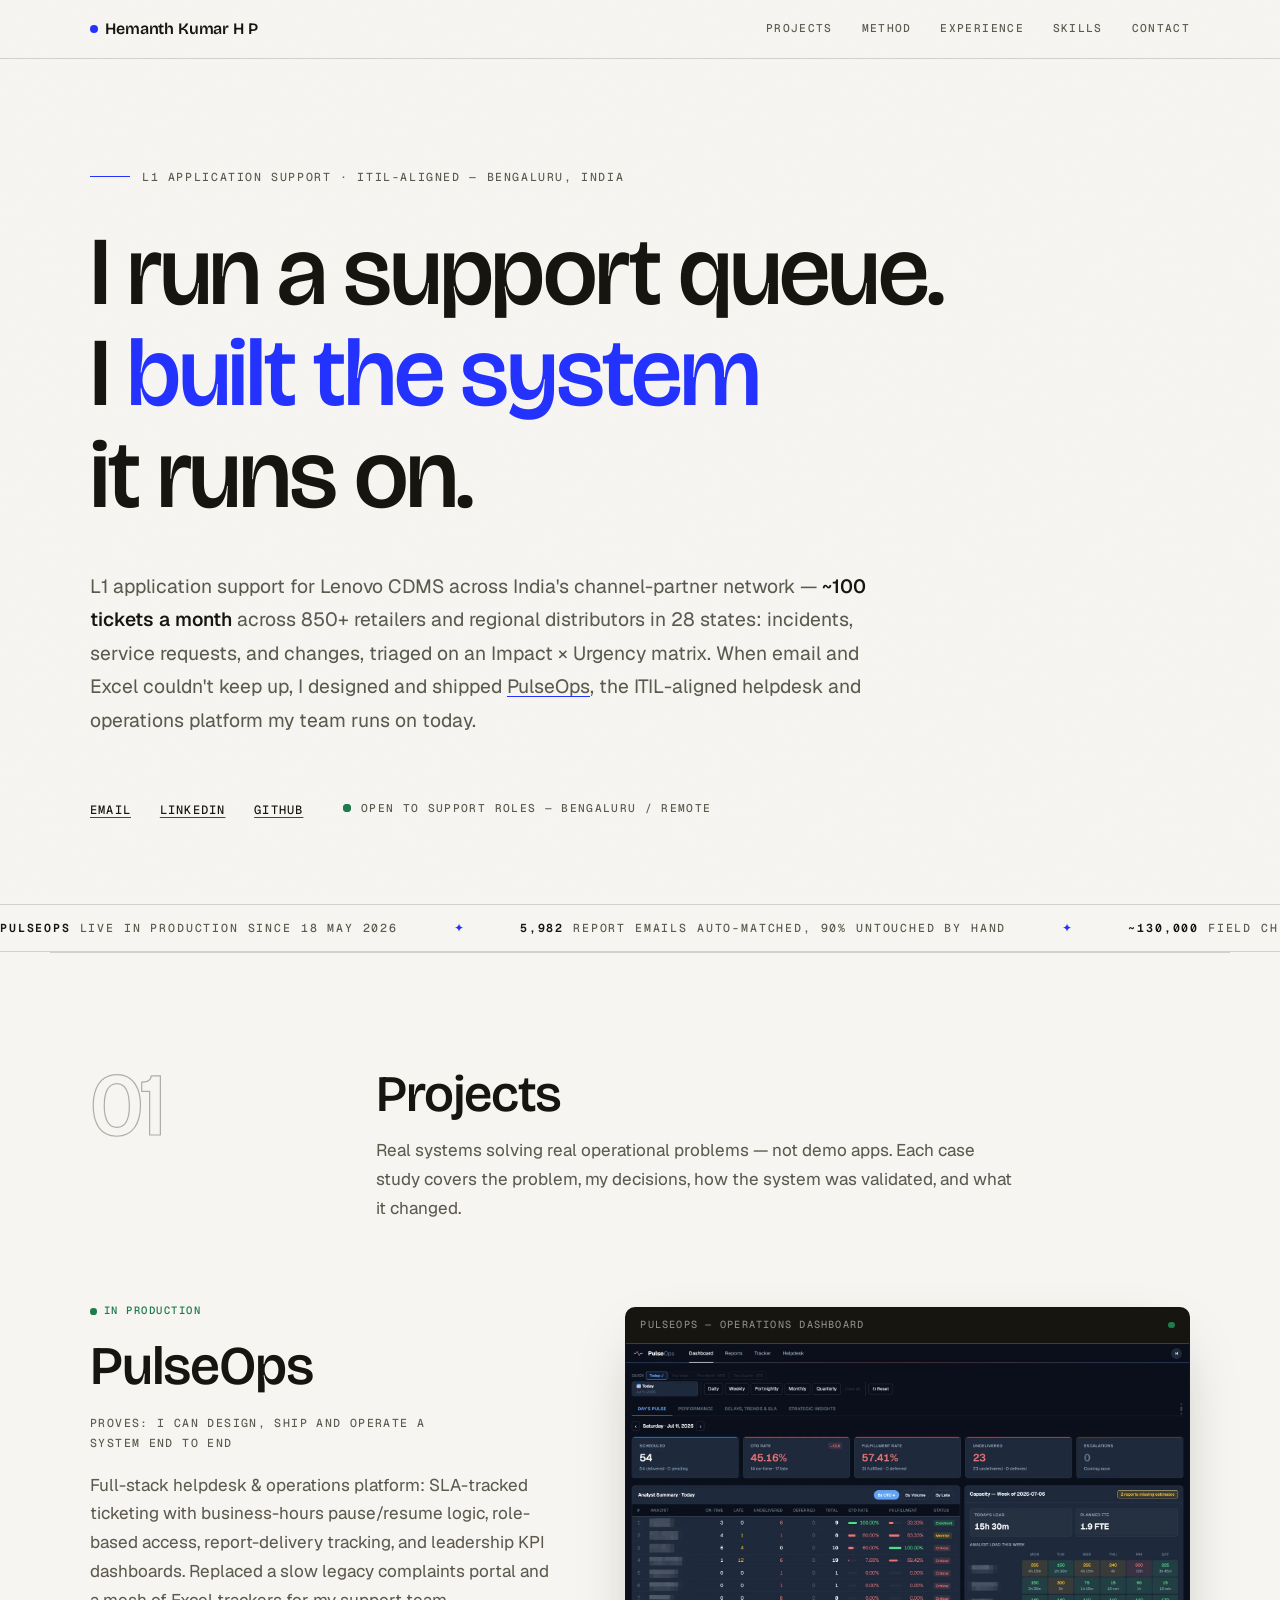
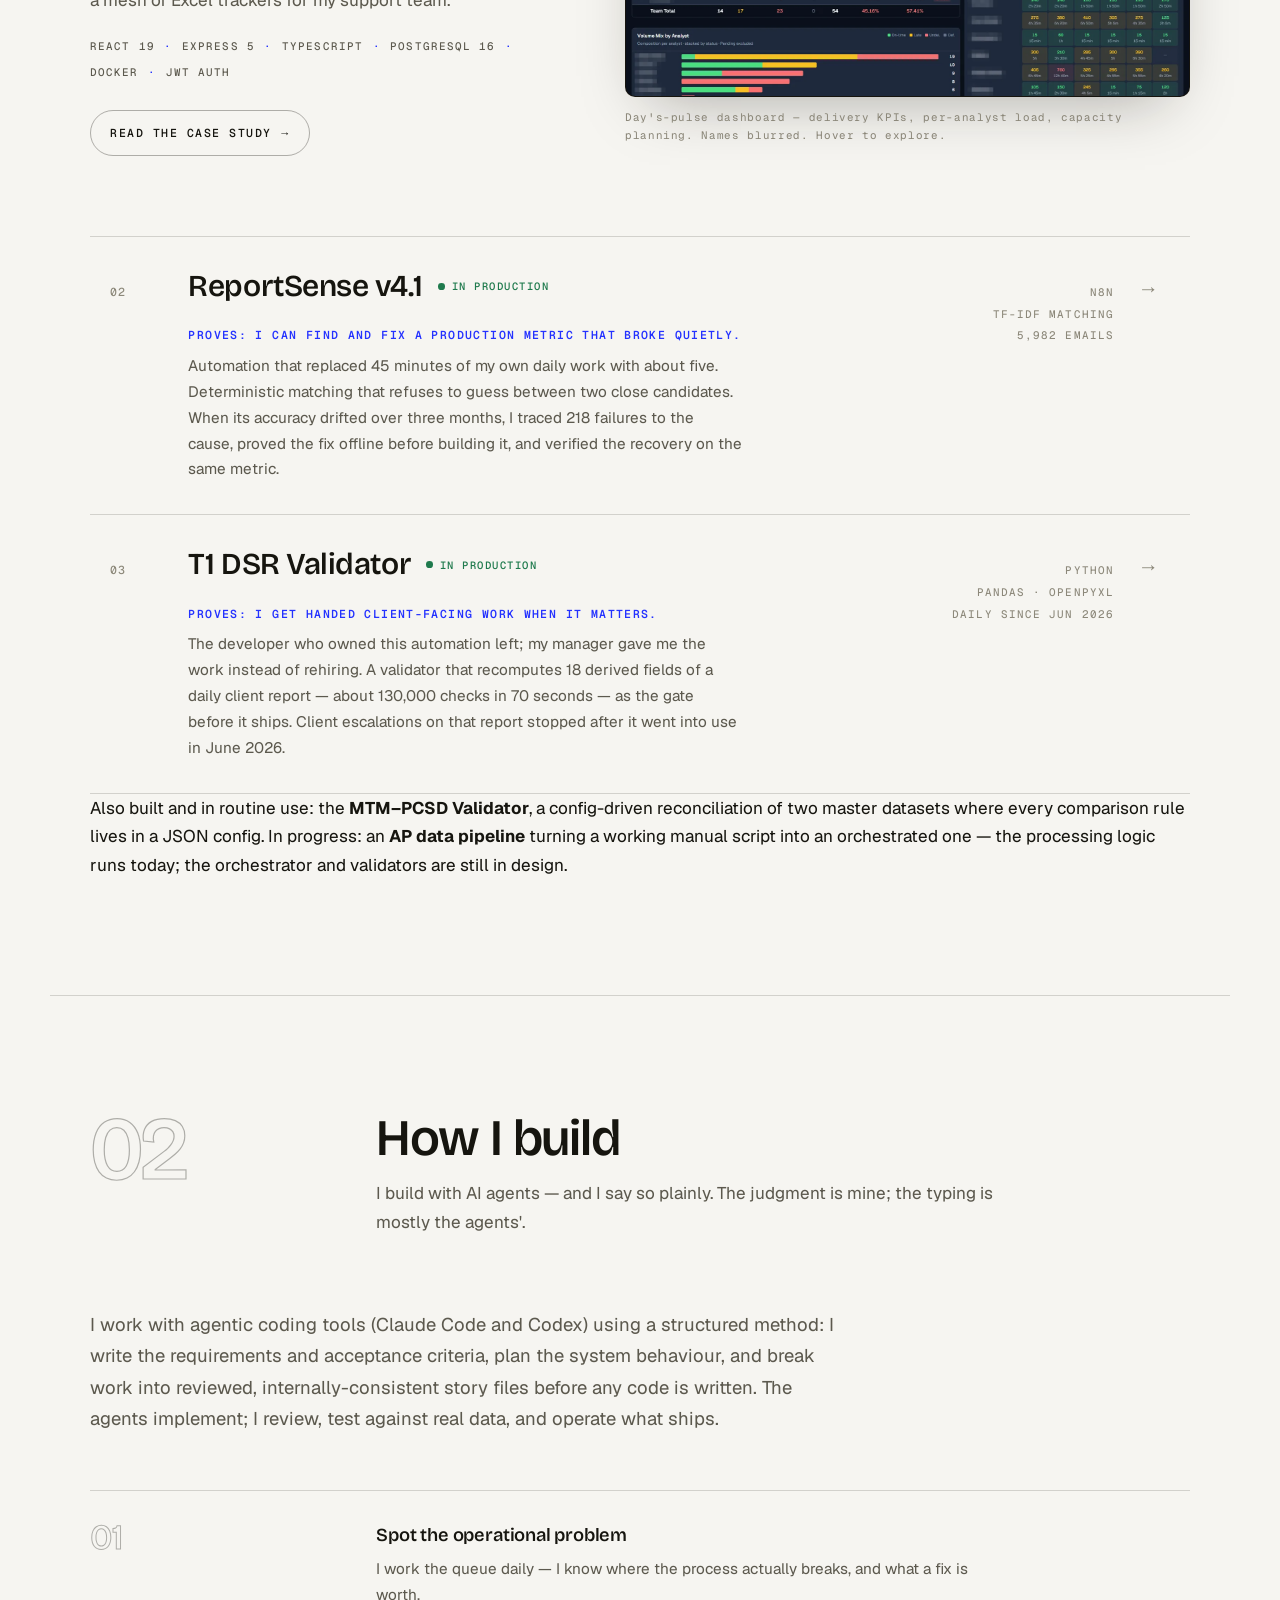
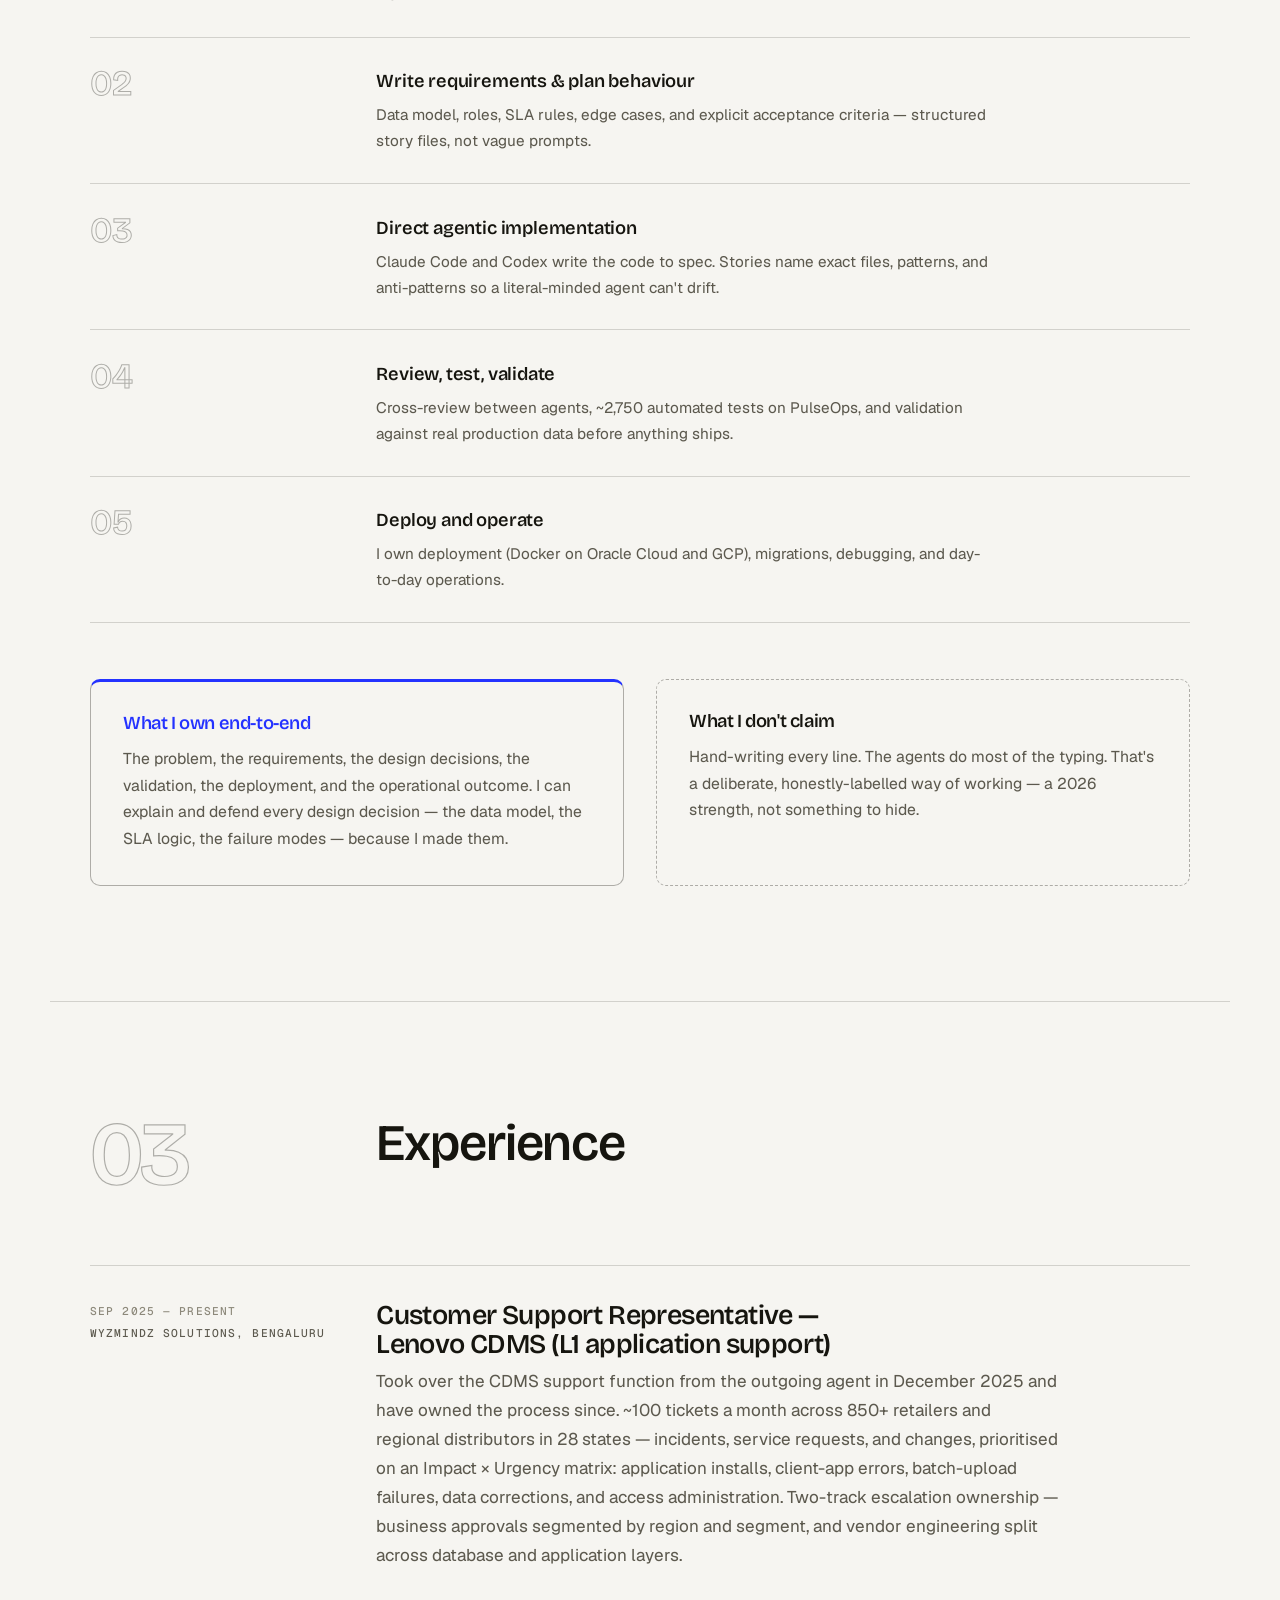
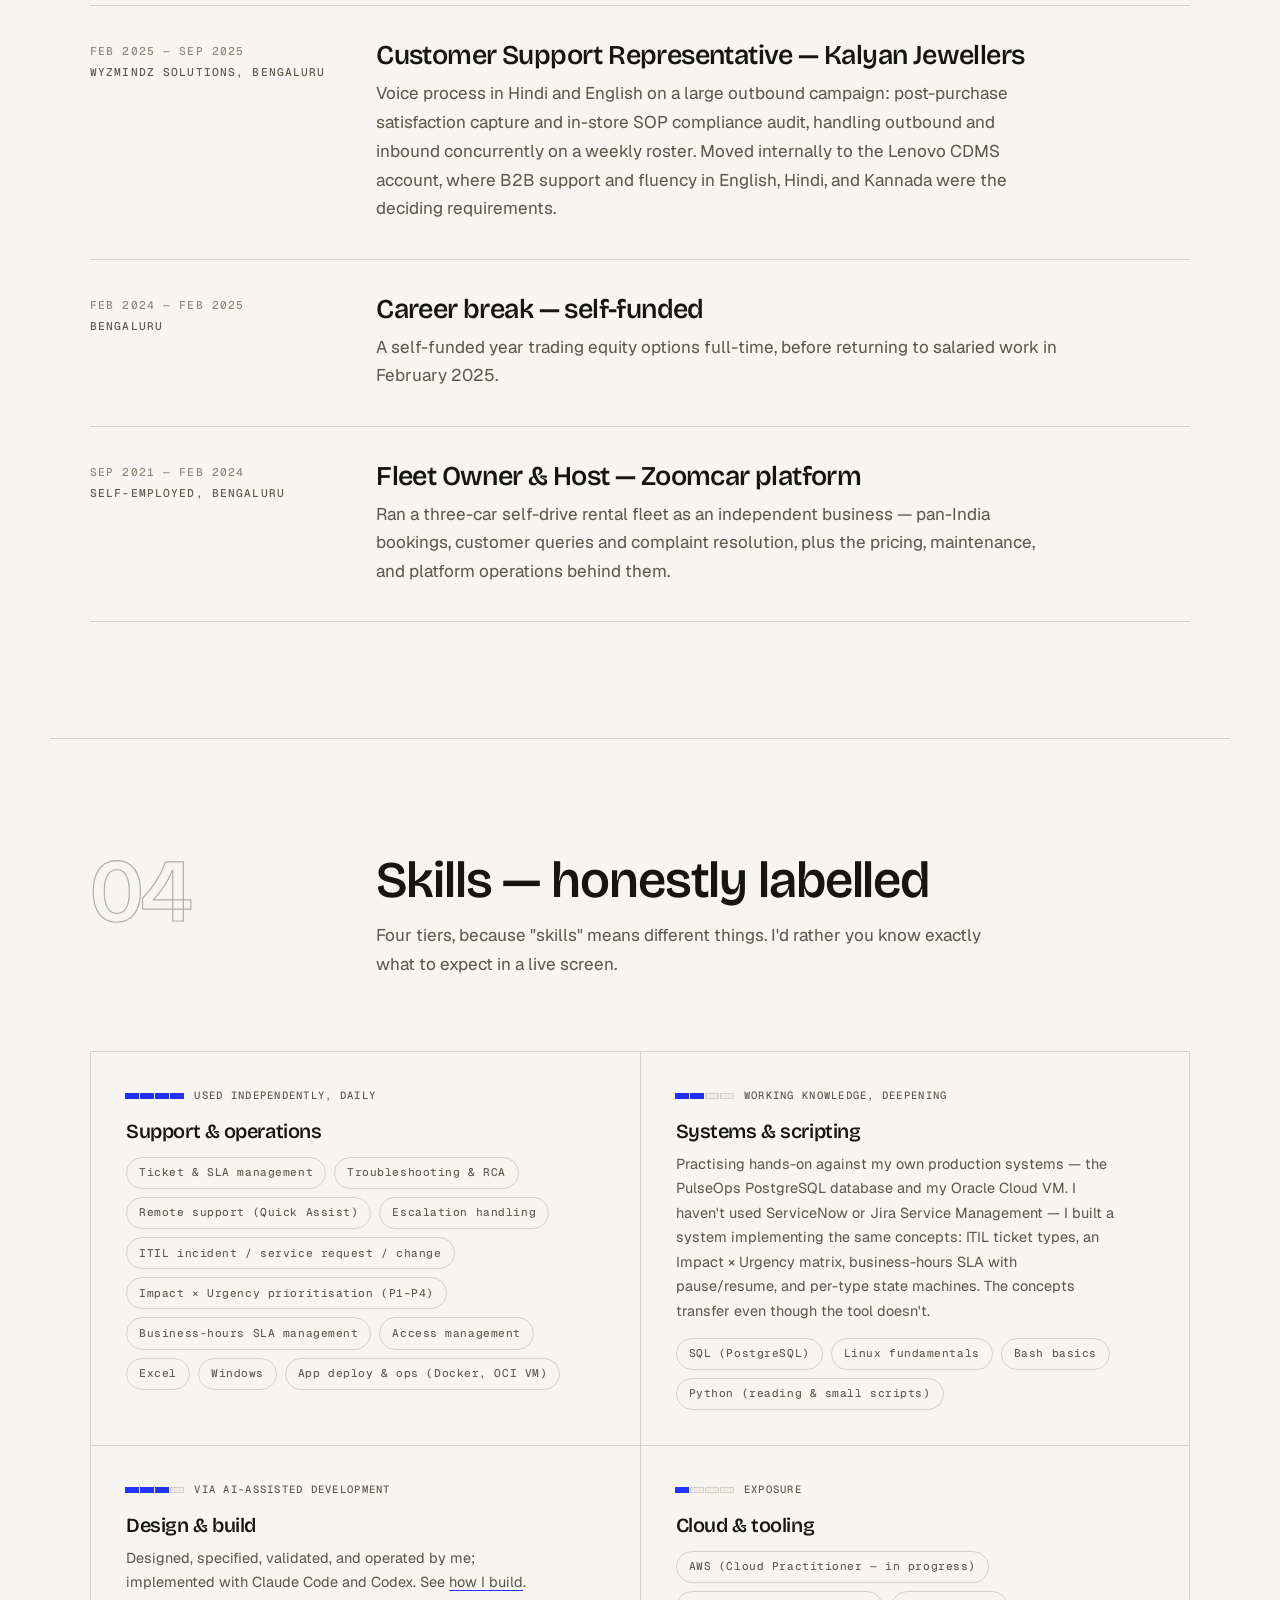
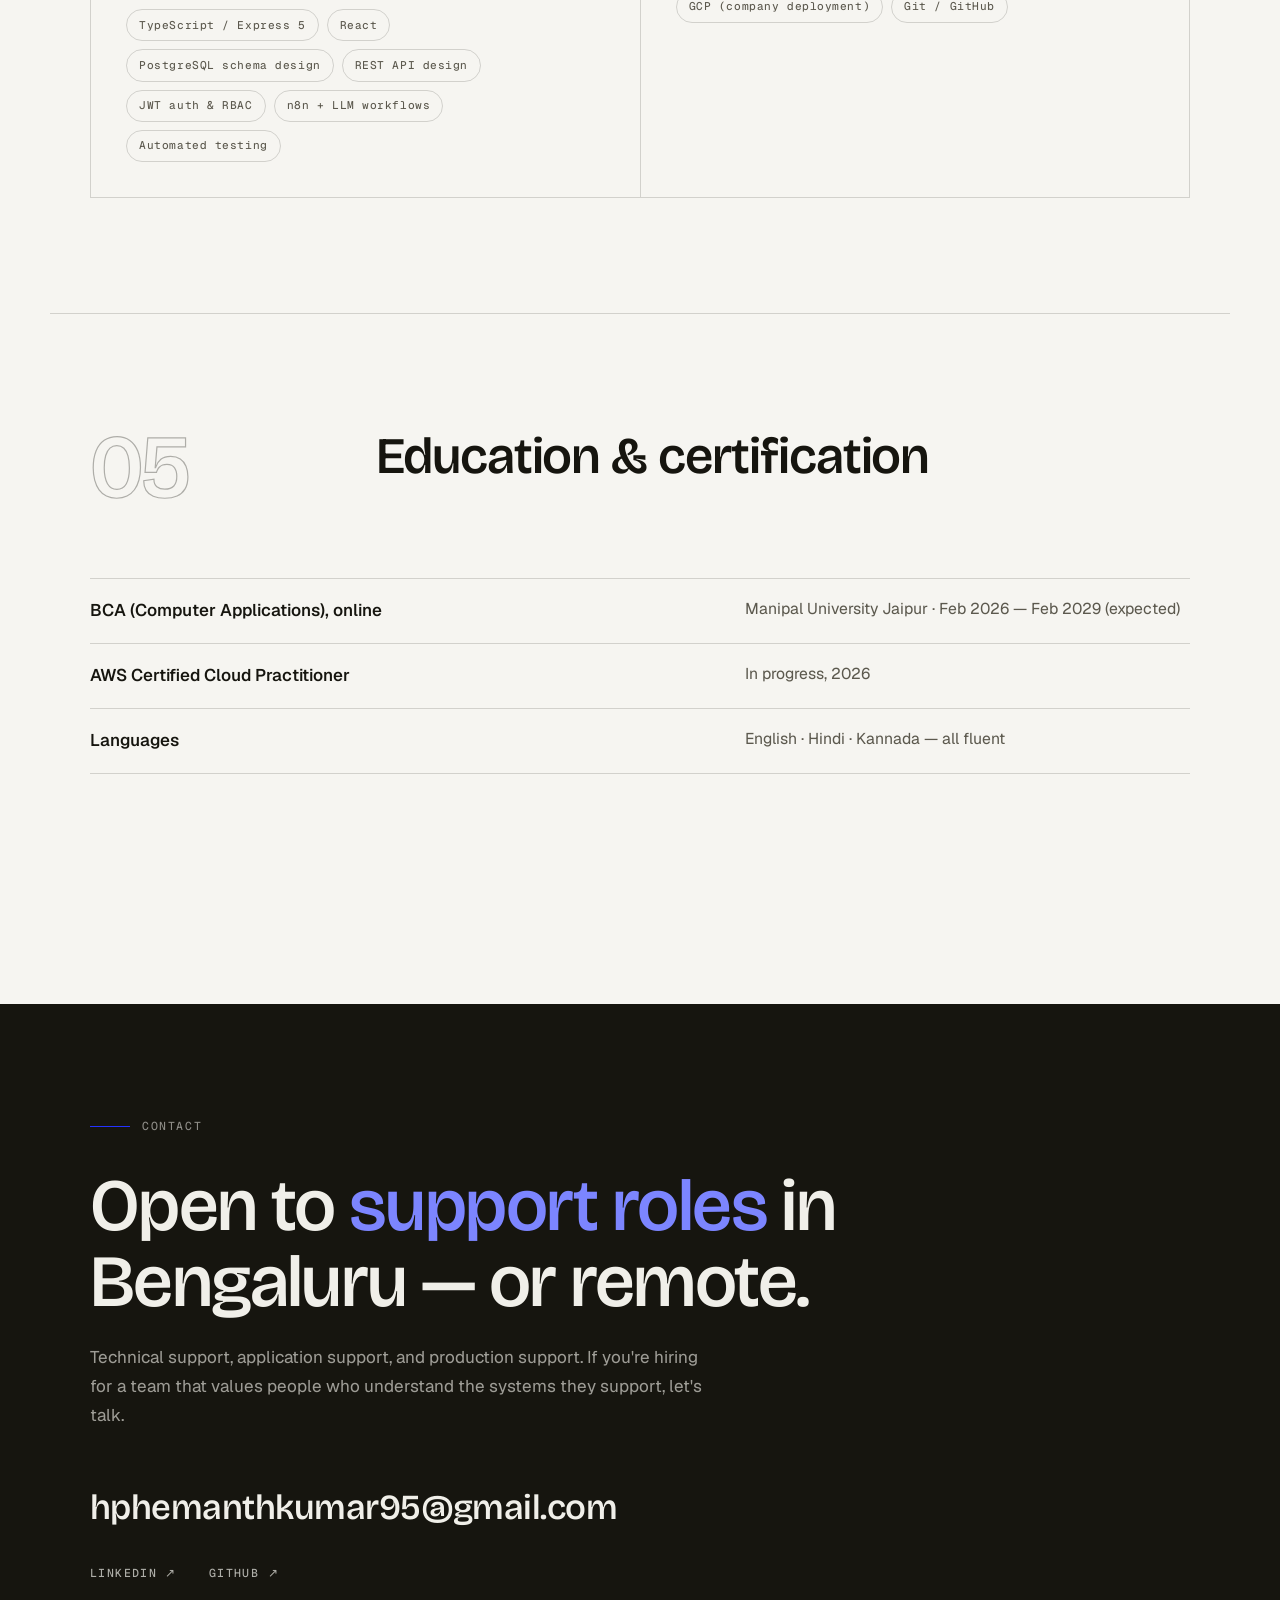
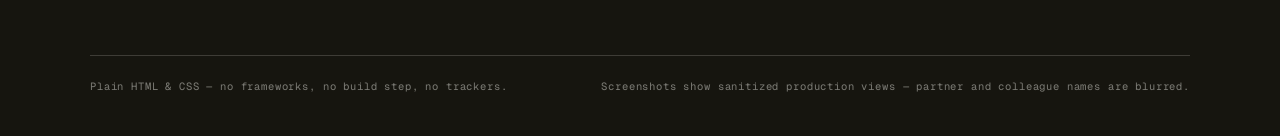
==== commit 4bab6b77: "Correct partner count to 850+ retailers and regional distributors" ====
--- a/index.html
+++ b/index.html
@@ -63,8 +63,9 @@
     </h1>
     <p class="lede reveal" style="--d:.45s">
       L1 application support for Lenovo CDMS across India's channel-partner
-      network — <strong>~100 tickets a month</strong> across 277 partners in 28
-      states: incidents, service requests, and changes, triaged on an
+      network — <strong>~100 tickets a month</strong> across 850+ retailers and
+      regional distributors in 28 states: incidents, service requests, and
+      changes, triaged on an
       Impact &times; Urgency matrix. When email and Excel couldn't keep up, I
       designed and shipped <a href="projects/pulseops.html">PulseOps</a>, the
       ITIL-aligned helpdesk and operations platform my team runs on today.
@@ -86,14 +87,14 @@
         <span><strong>PulseOps</strong> live in production since 18 May 2026</span><span class="sep" aria-hidden="true">✦</span>
         <span><strong>5,982</strong> report emails auto-matched, 90% untouched by hand</span><span class="sep" aria-hidden="true">✦</span>
         <span><strong>~130,000</strong> field checks before the client report ships, daily</span><span class="sep" aria-hidden="true">✦</span>
-        <span><strong>~100</strong> tickets/month · 277 partners · 28 states</span><span class="sep" aria-hidden="true">✦</span>
+        <span><strong>~100</strong> tickets/month · 850+ retailers &amp; distributors · 28 states</span><span class="sep" aria-hidden="true">✦</span>
         <span>React · Express · PostgreSQL · Python · n8n</span><span class="sep" aria-hidden="true">✦</span>
       </div>
       <div class="marquee-group" aria-hidden="true">
         <span><strong>PulseOps</strong> live in production since 18 May 2026</span><span class="sep">✦</span>
         <span><strong>5,982</strong> report emails auto-matched, 90% untouched by hand</span><span class="sep">✦</span>
         <span><strong>~130,000</strong> field checks before the client report ships, daily</span><span class="sep">✦</span>
-        <span><strong>~100</strong> tickets/month · 277 partners · 28 states</span><span class="sep">✦</span>
+        <span><strong>~100</strong> tickets/month · 850+ retailers &amp; distributors · 28 states</span><span class="sep">✦</span>
         <span>React · Express · PostgreSQL · Python · n8n</span><span class="sep">✦</span>
       </div>
     </div>
@@ -255,8 +256,8 @@
           <p>
             Took over the CDMS support function from the outgoing agent in
             December 2025 and have owned the process since. ~100 tickets a month
-            across 277 channel partners in 28 states — incidents, service
-            requests, and changes, prioritised on an Impact &times; Urgency
+            across 850+ retailers and regional distributors in 28 states —
+            incidents, service requests, and changes, prioritised on an Impact &times; Urgency
             matrix: application installs, client-app errors, batch-upload
             failures, data corrections, and access administration. Two-track
             escalation ownership — business approvals segmented by region and
